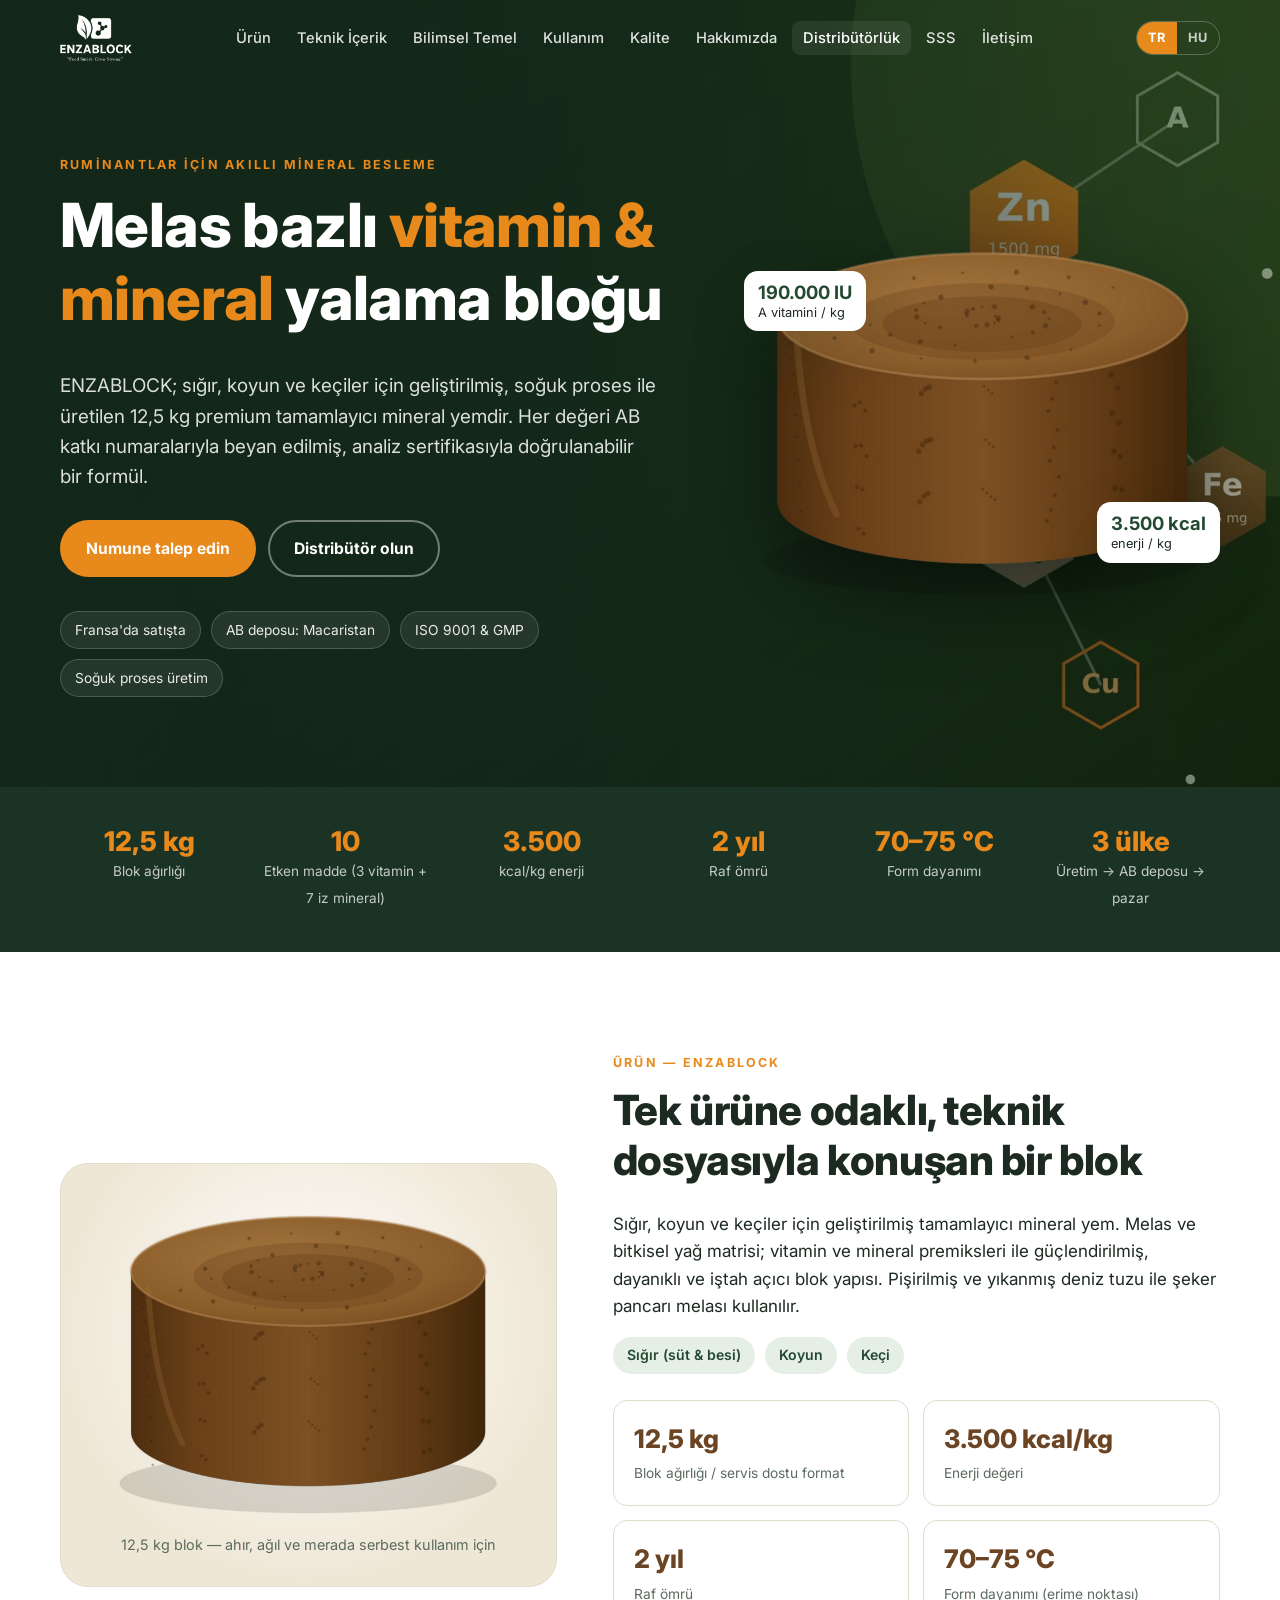
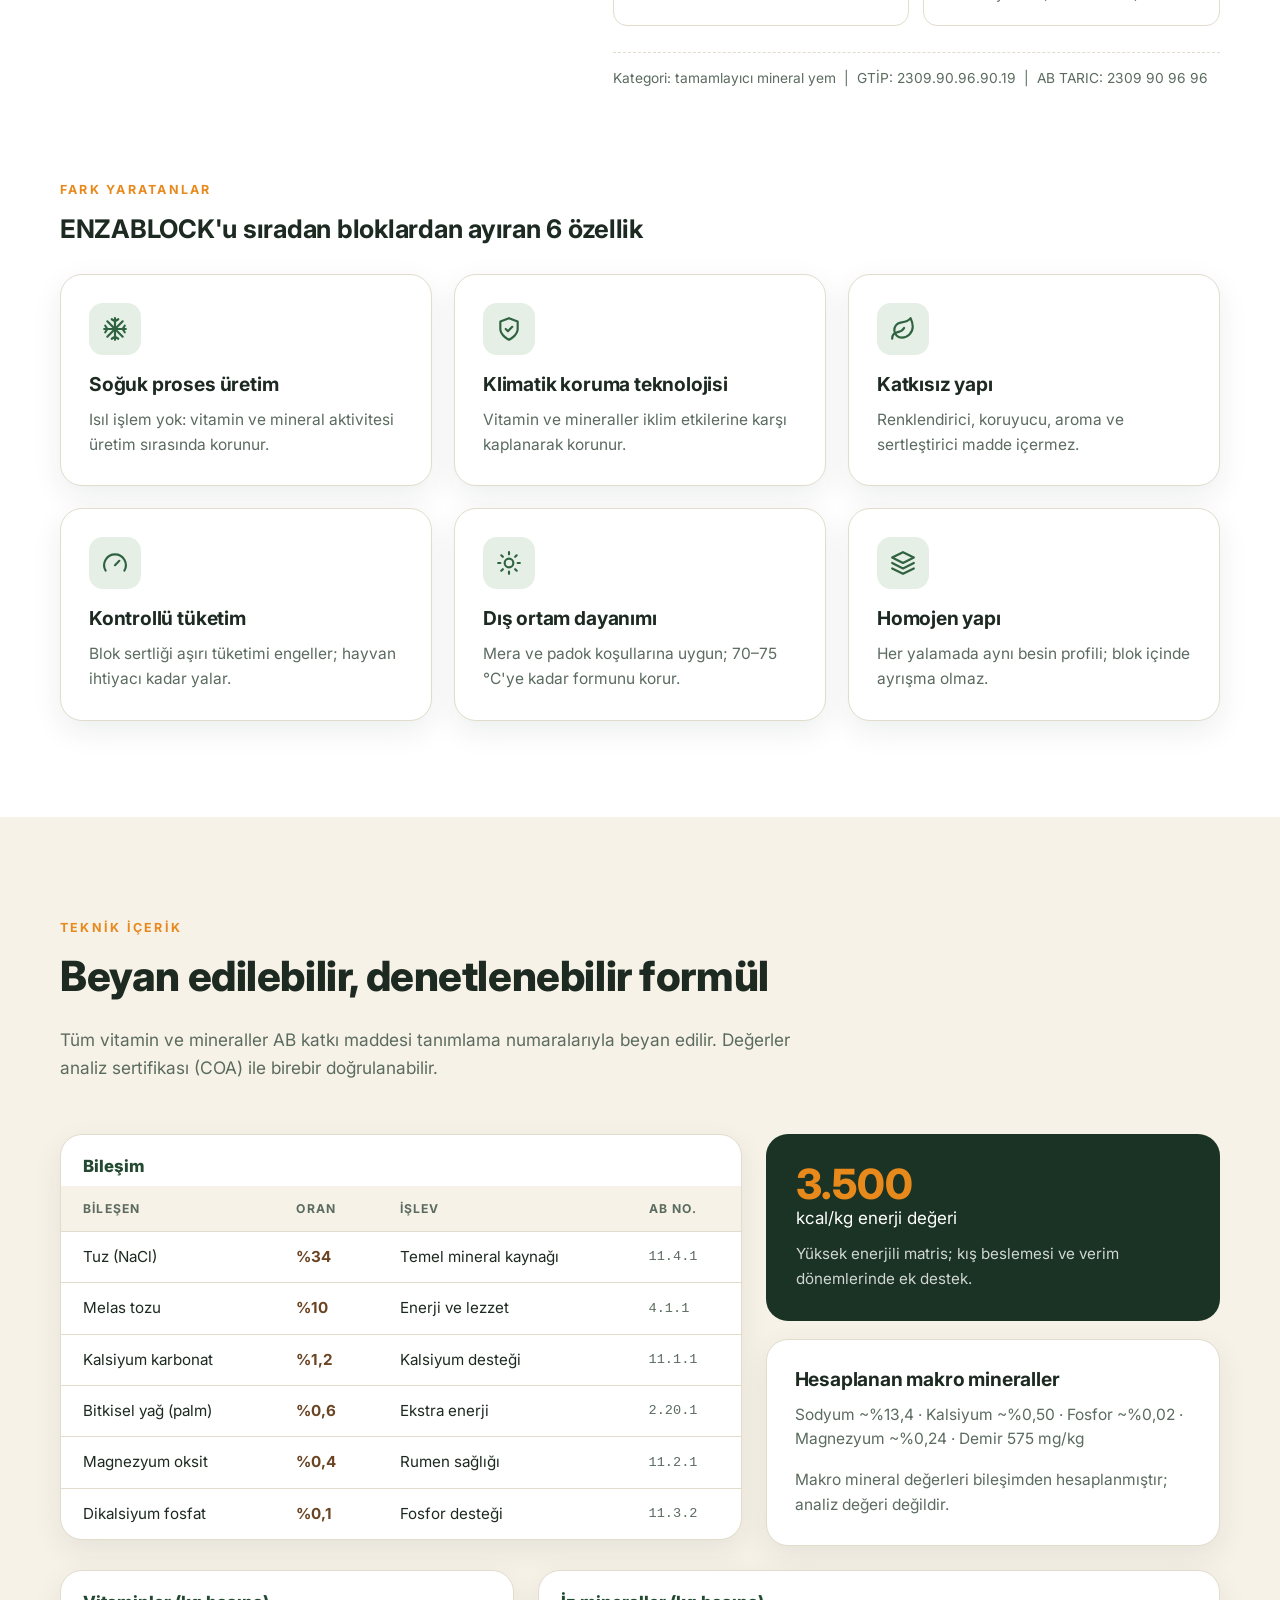
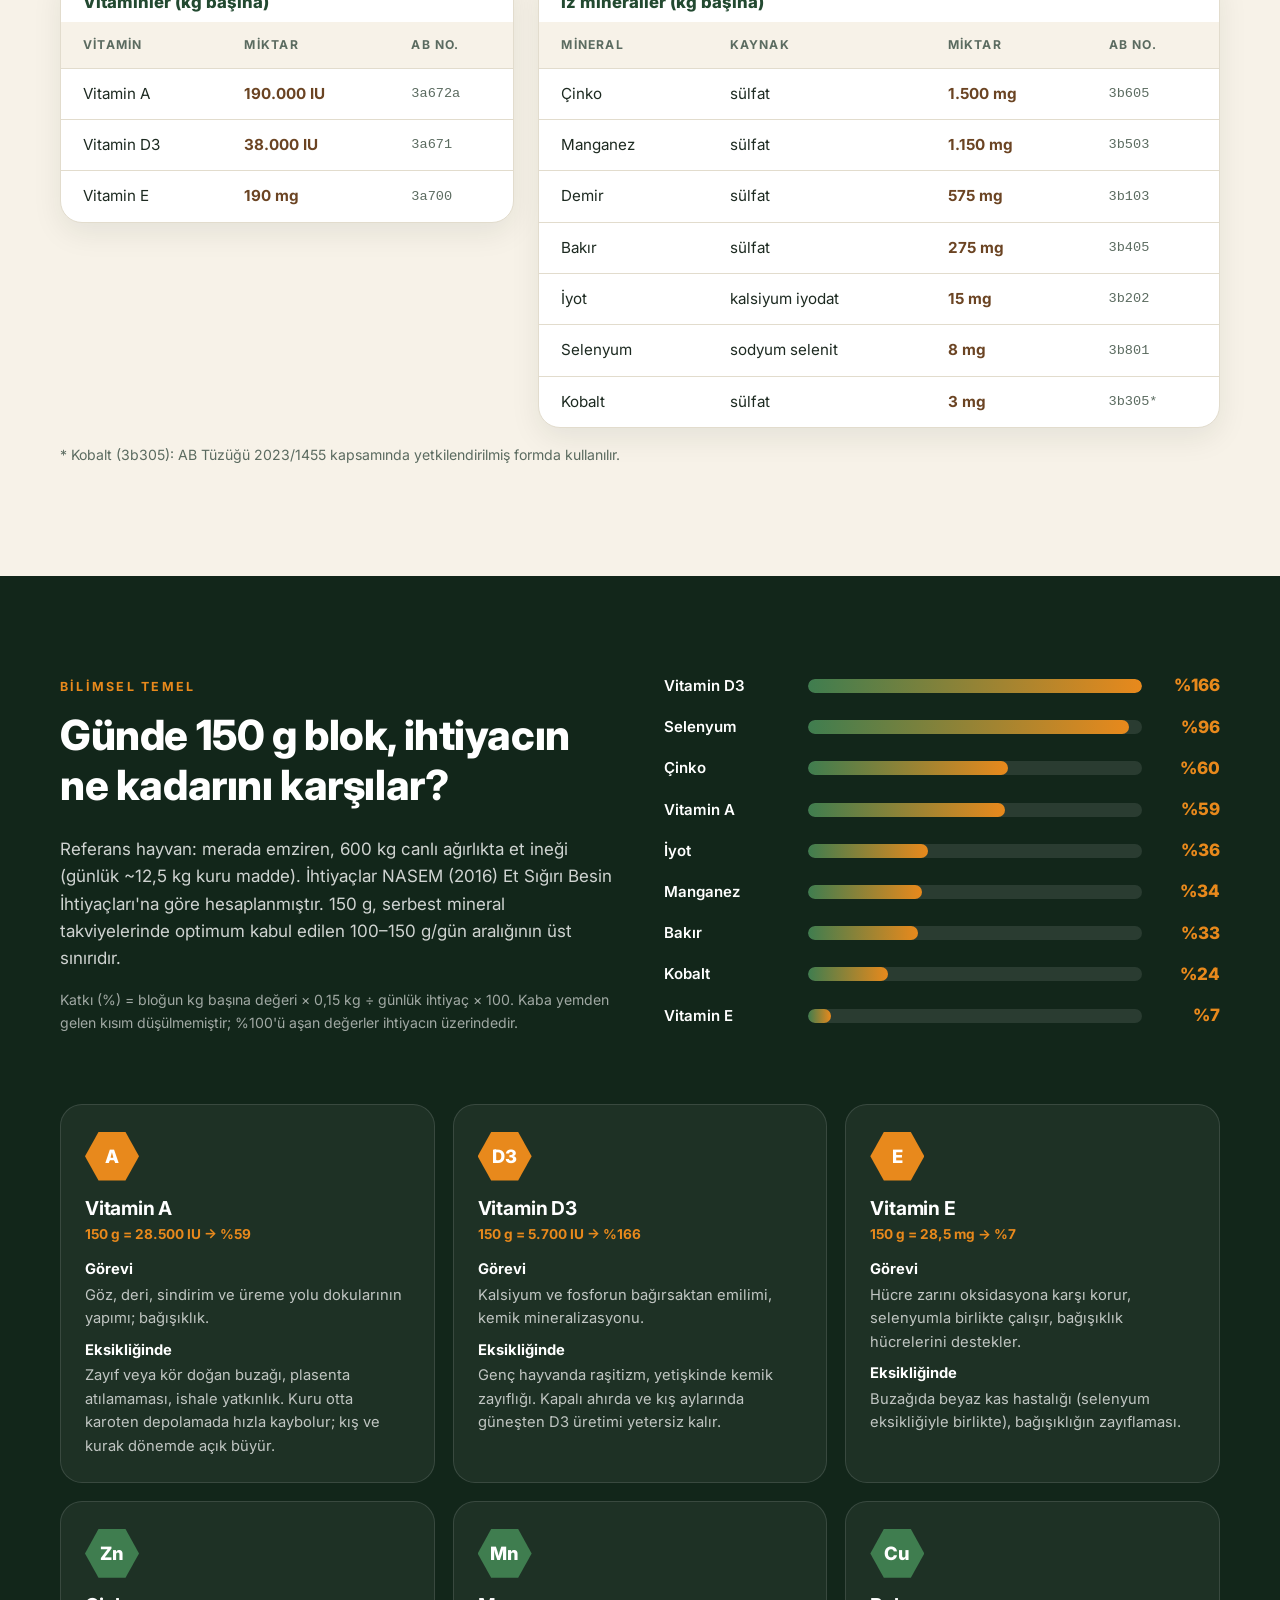
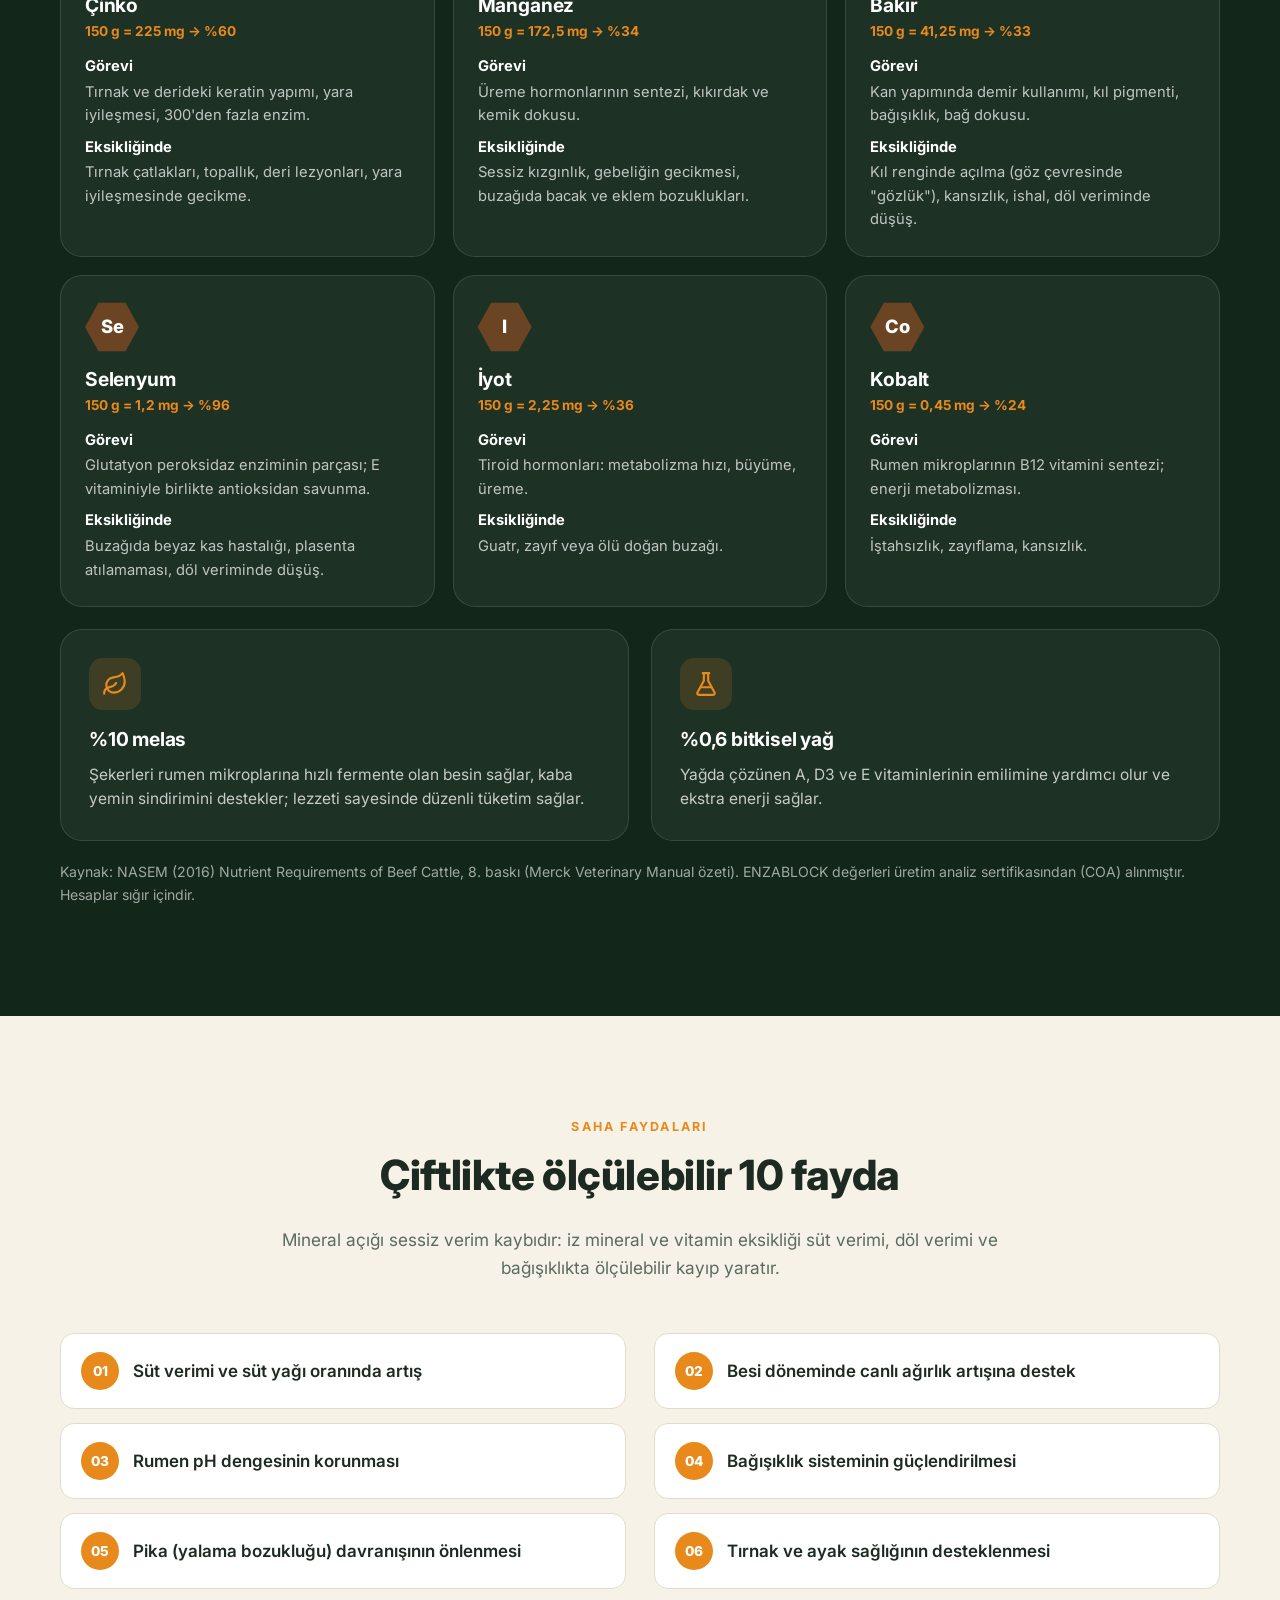
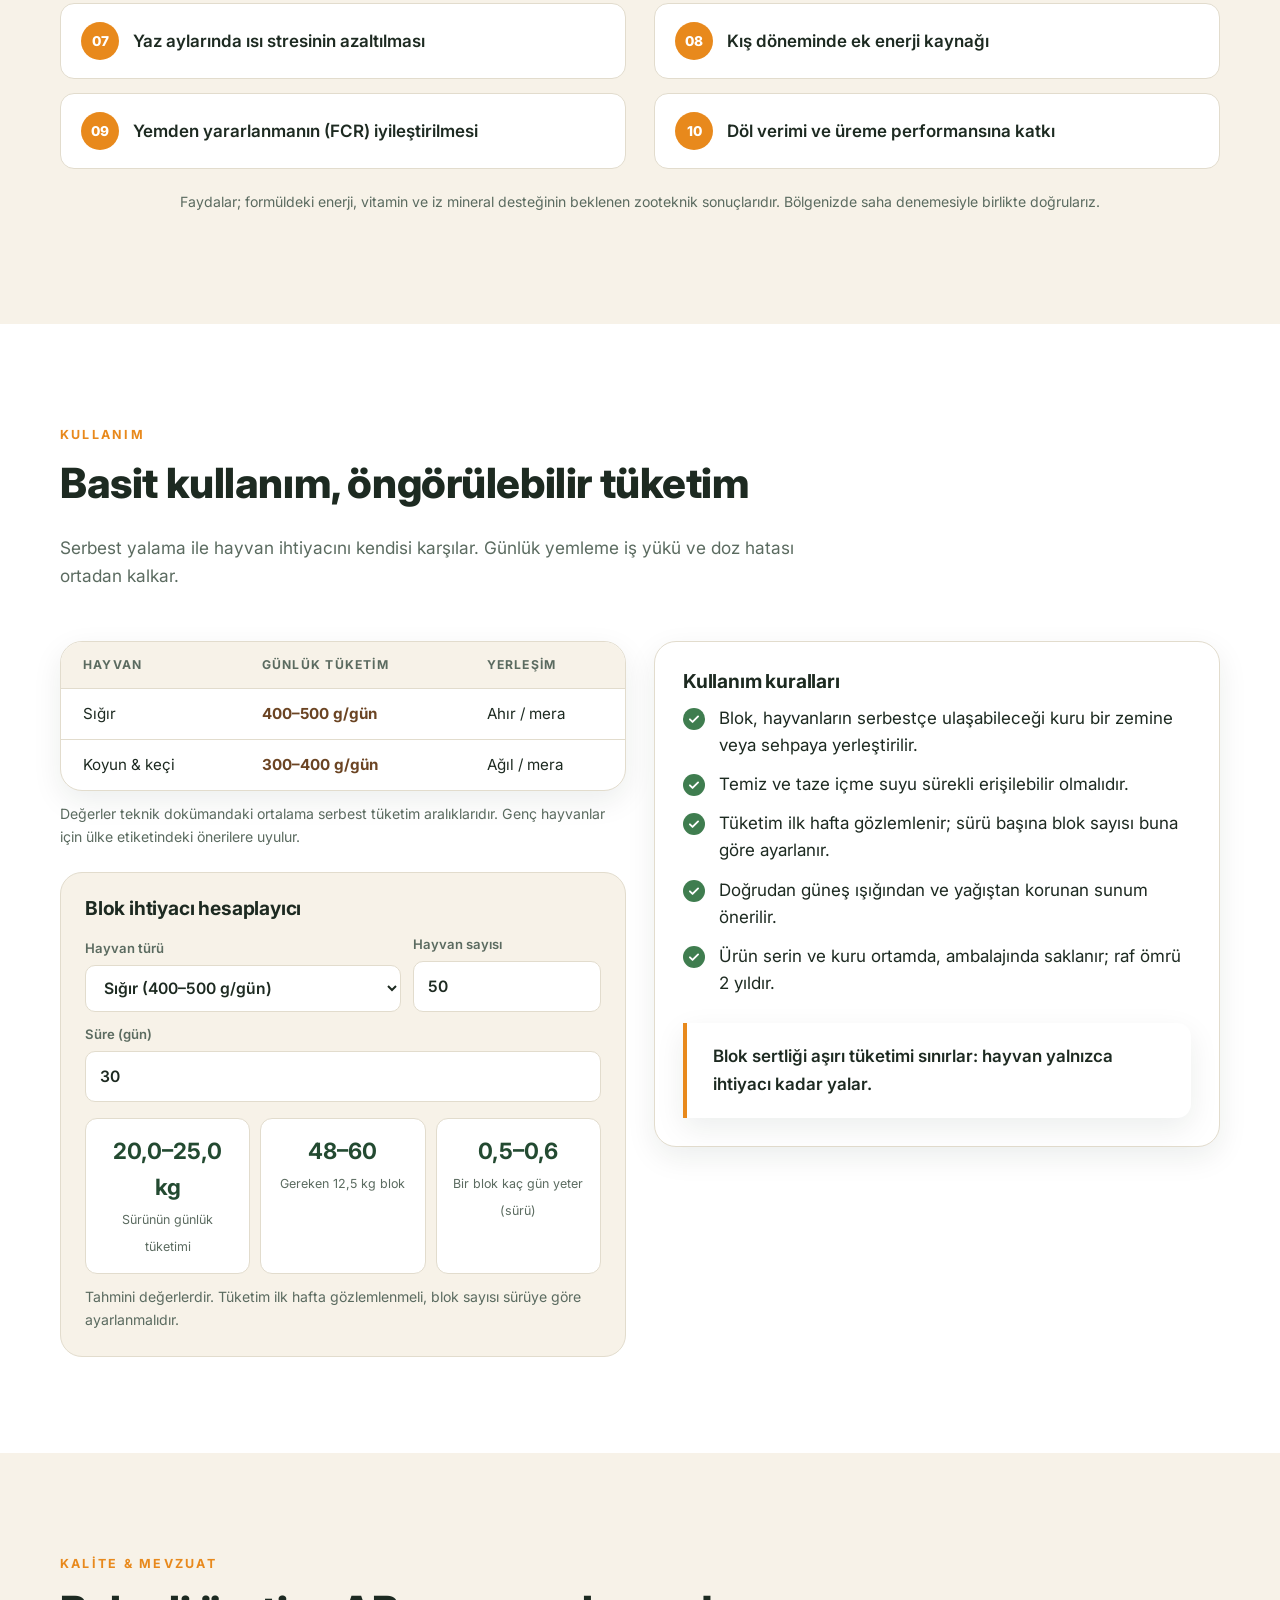
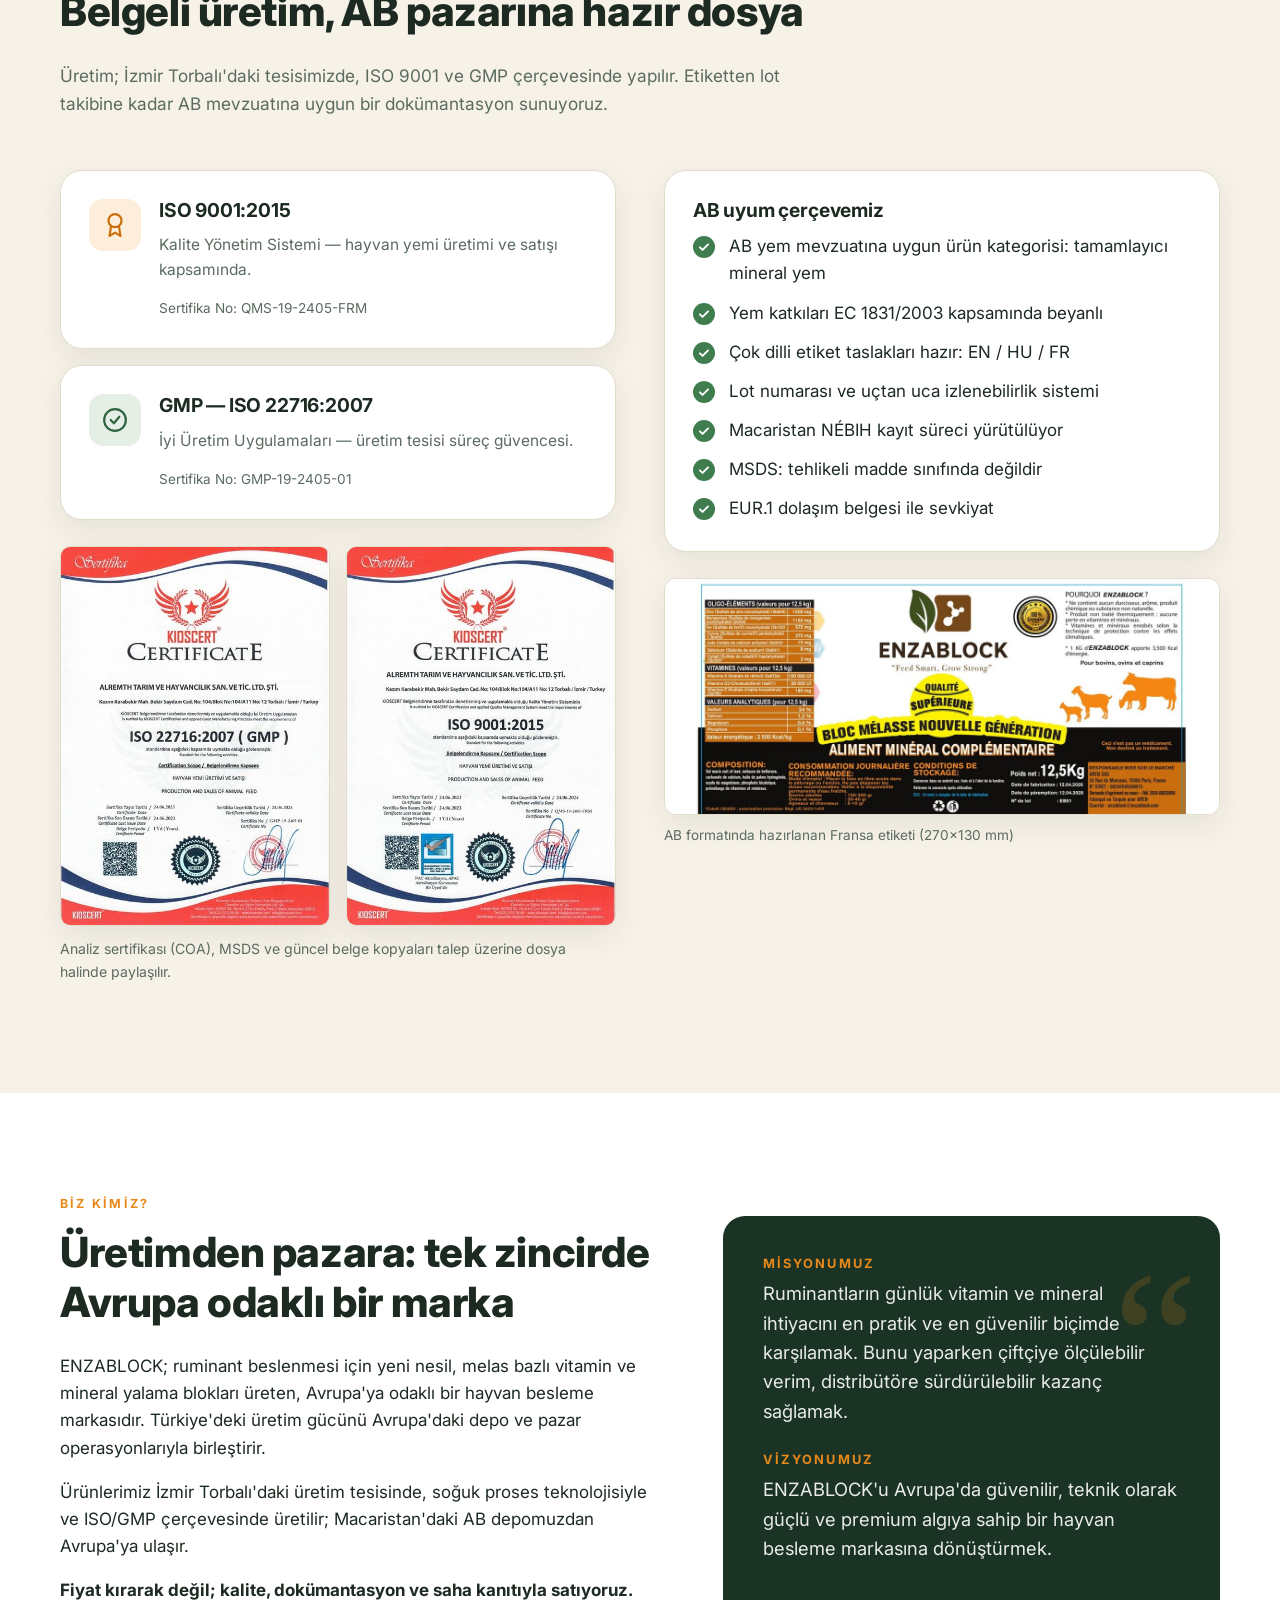
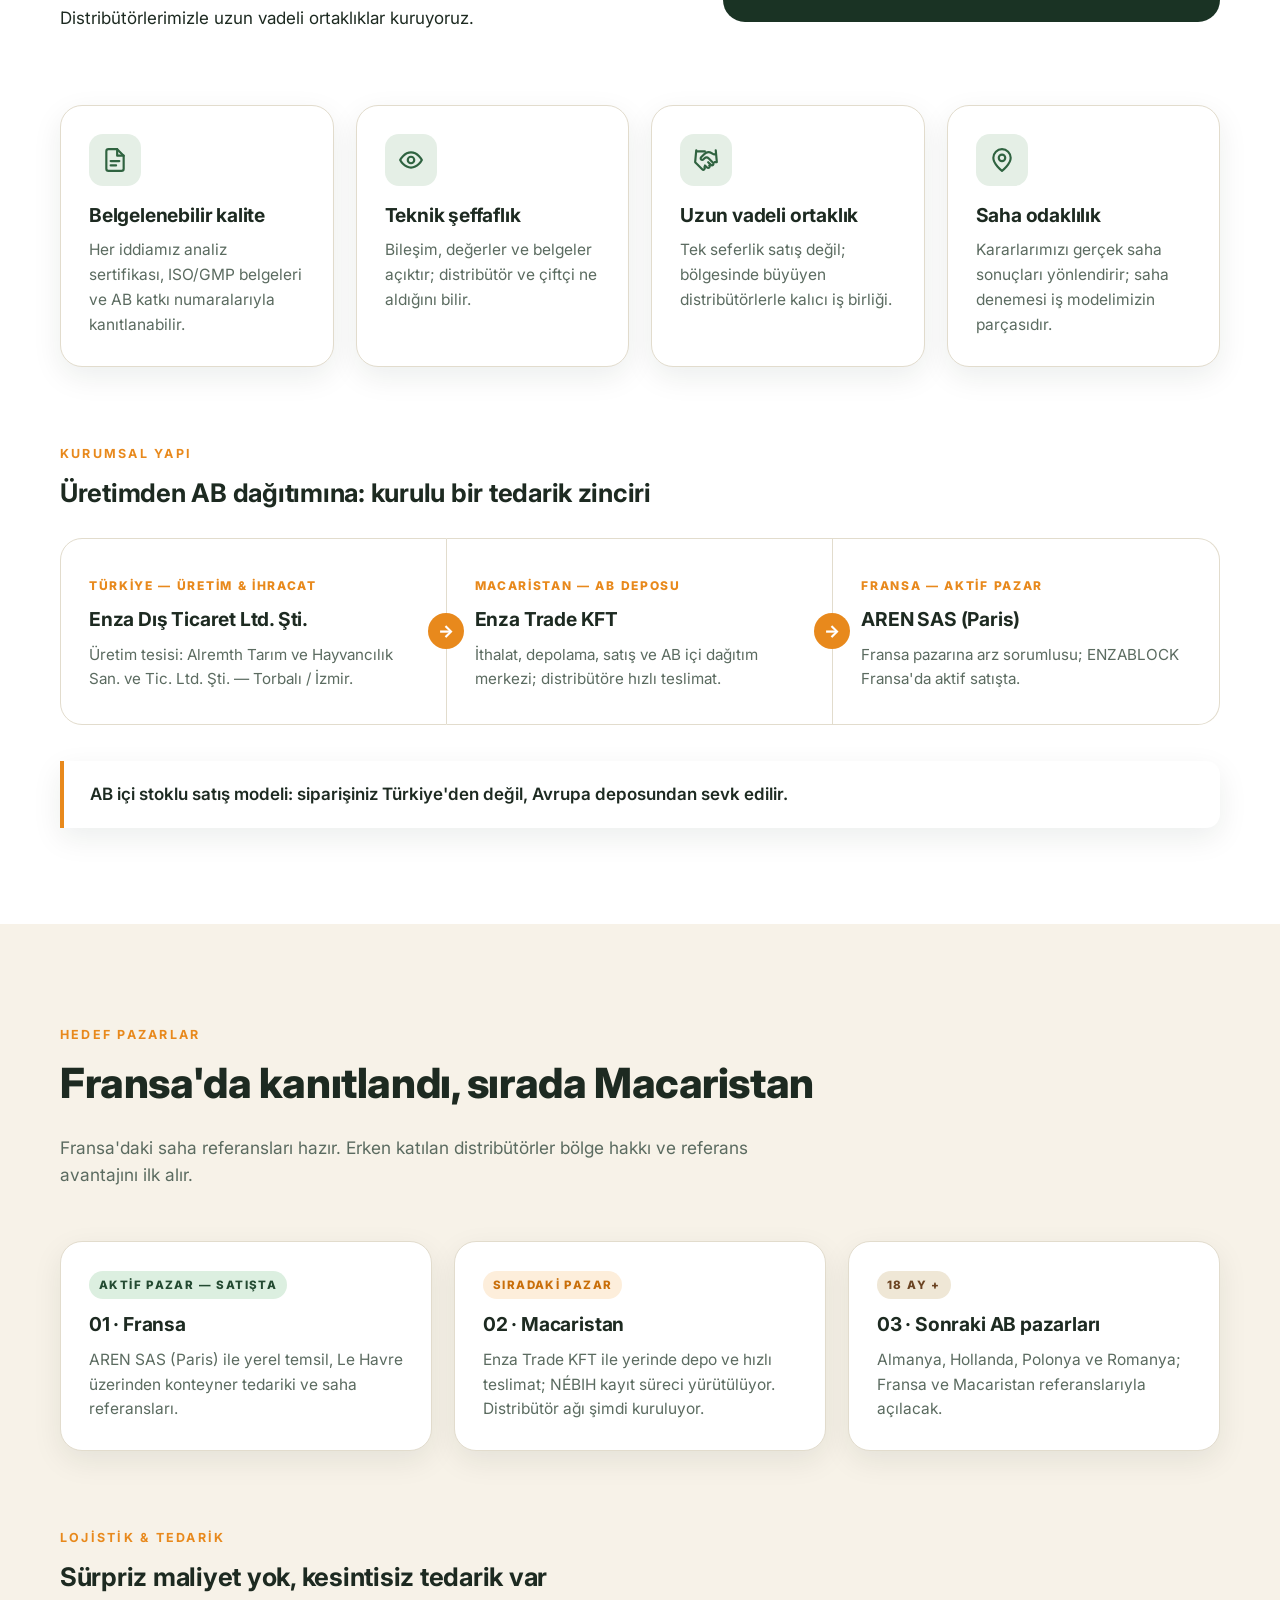
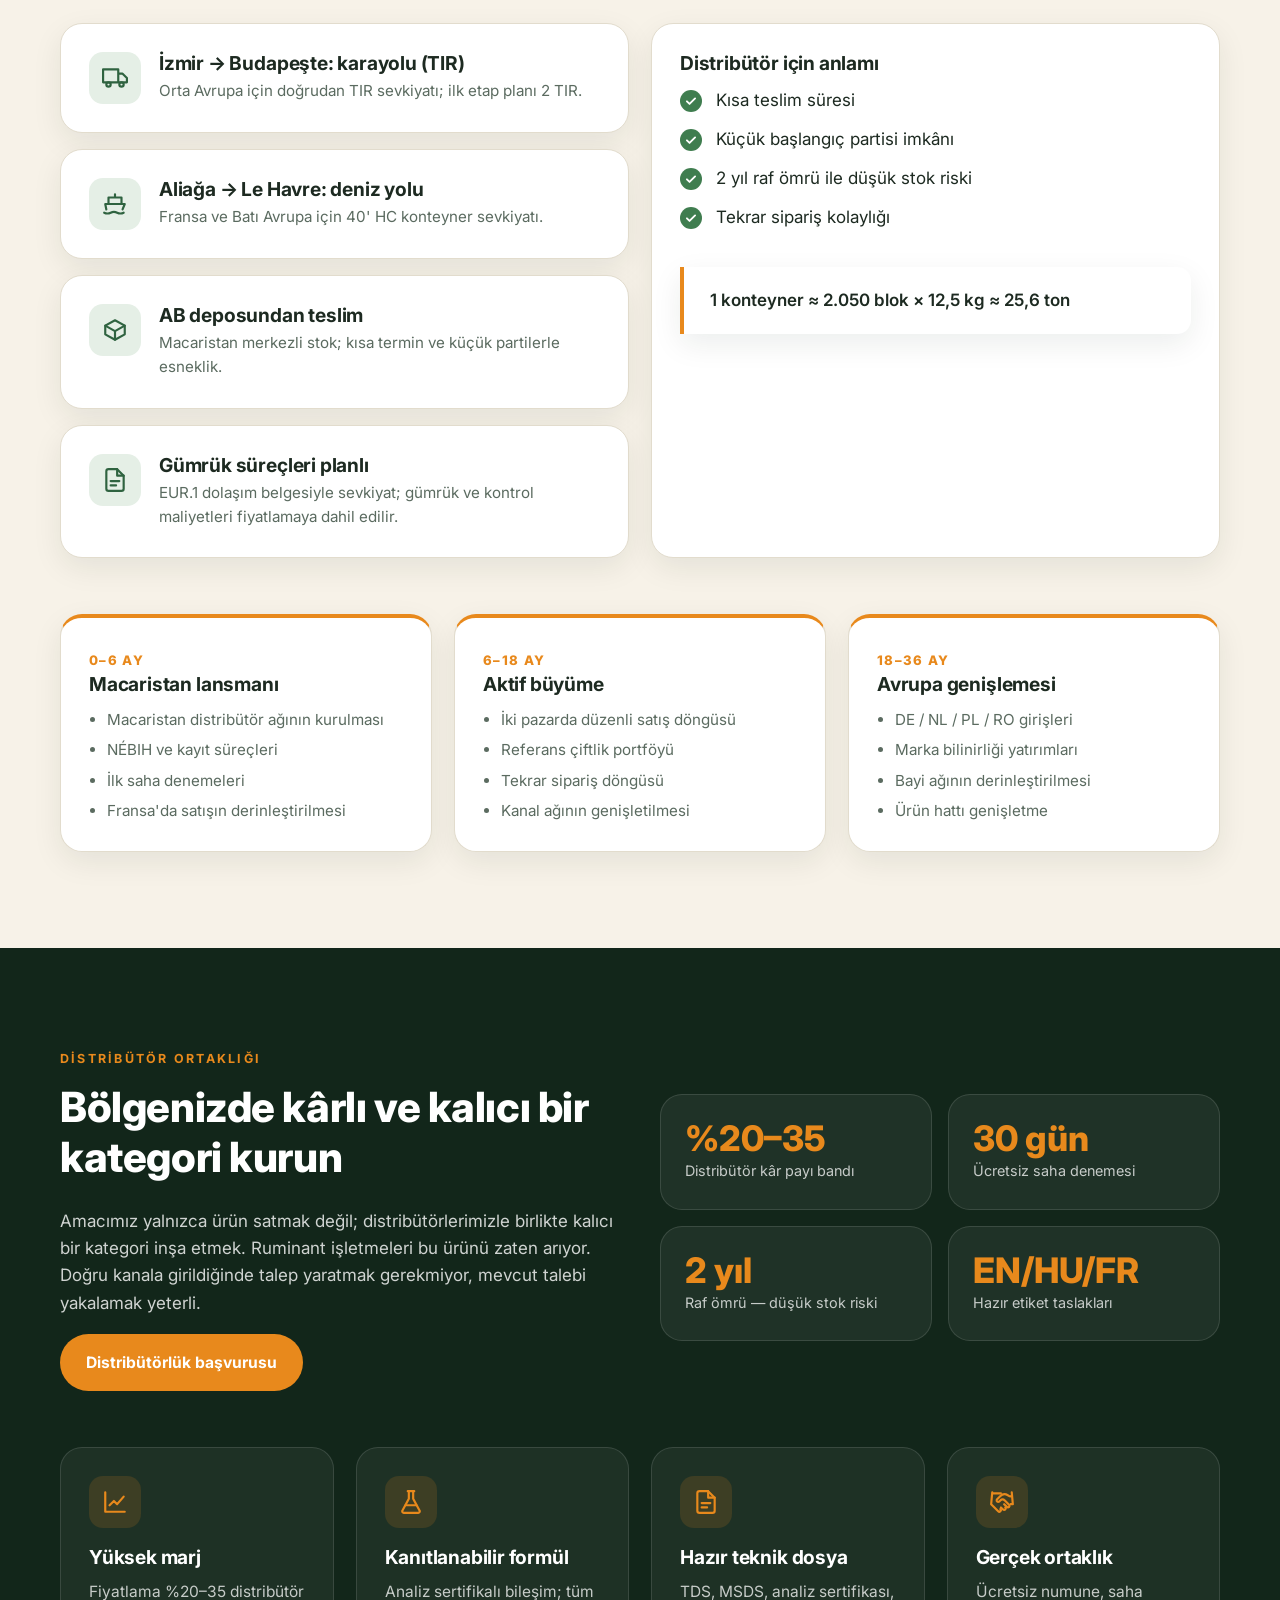
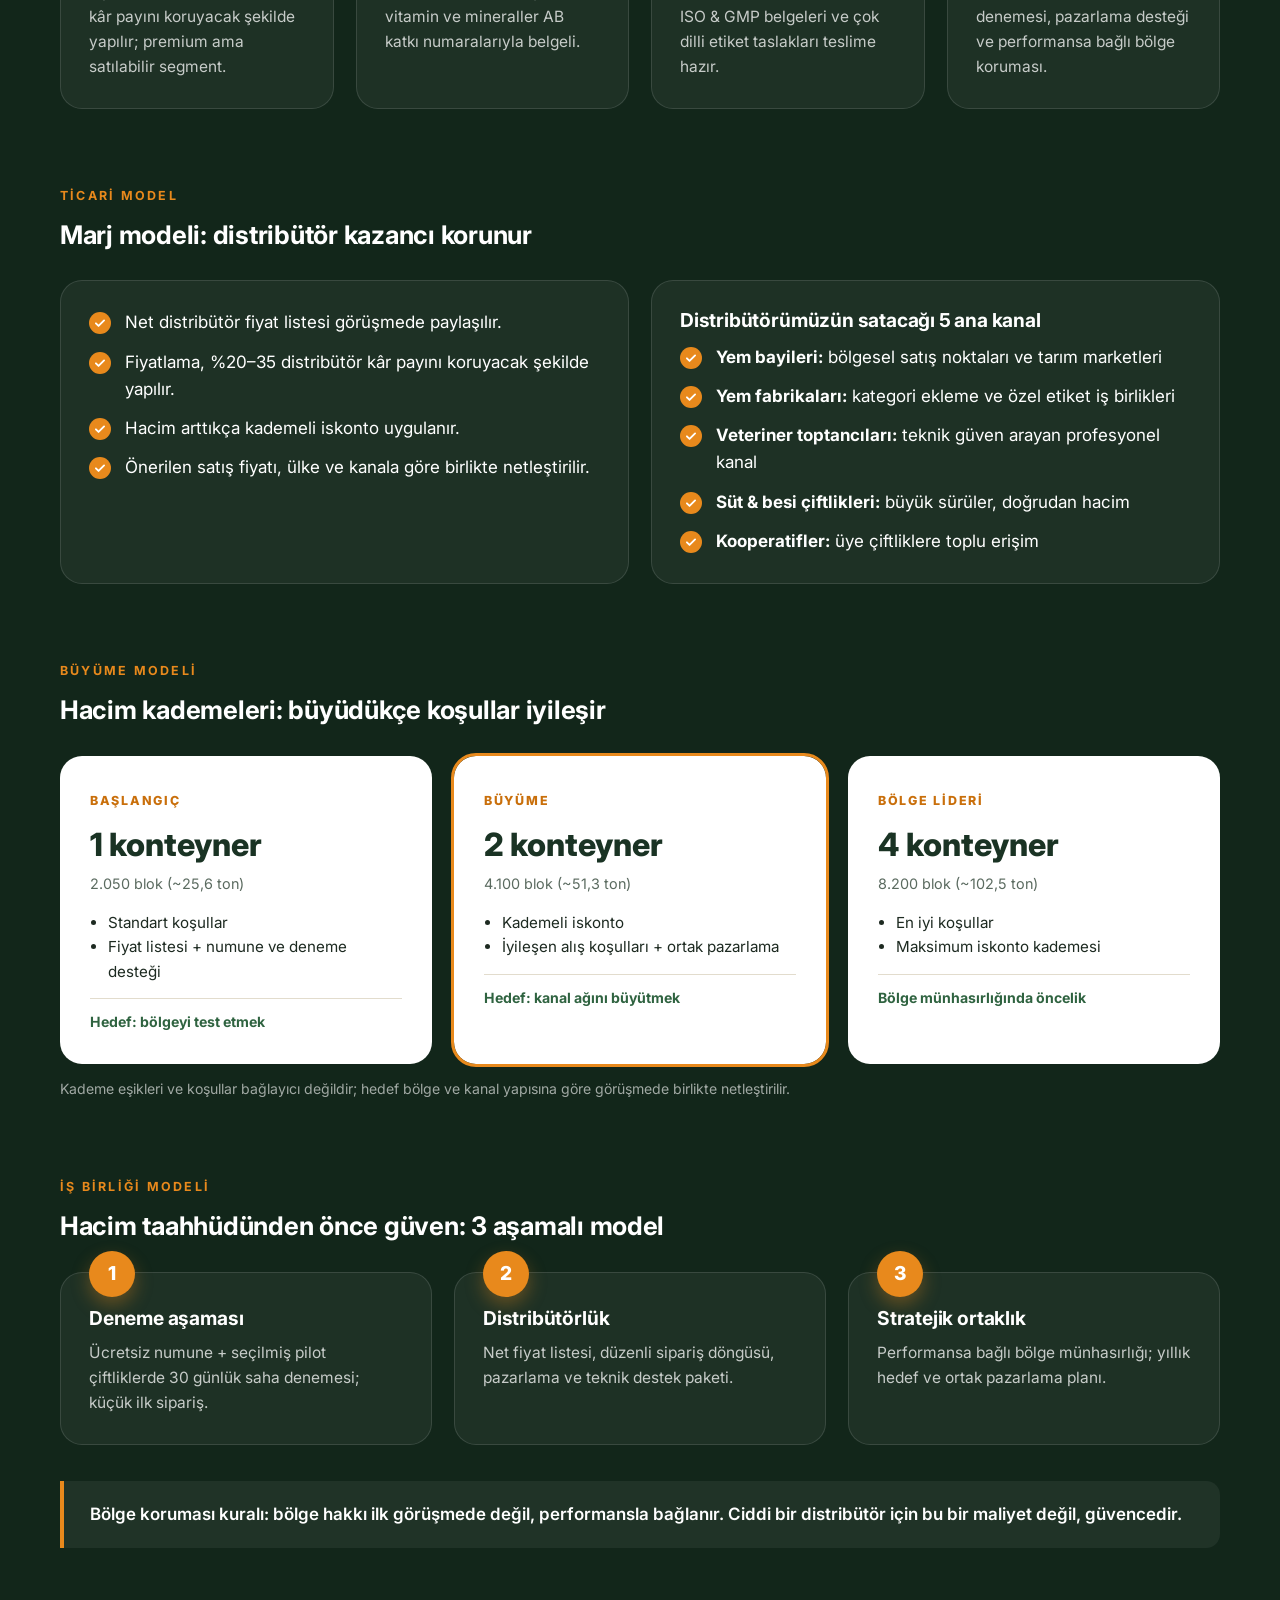
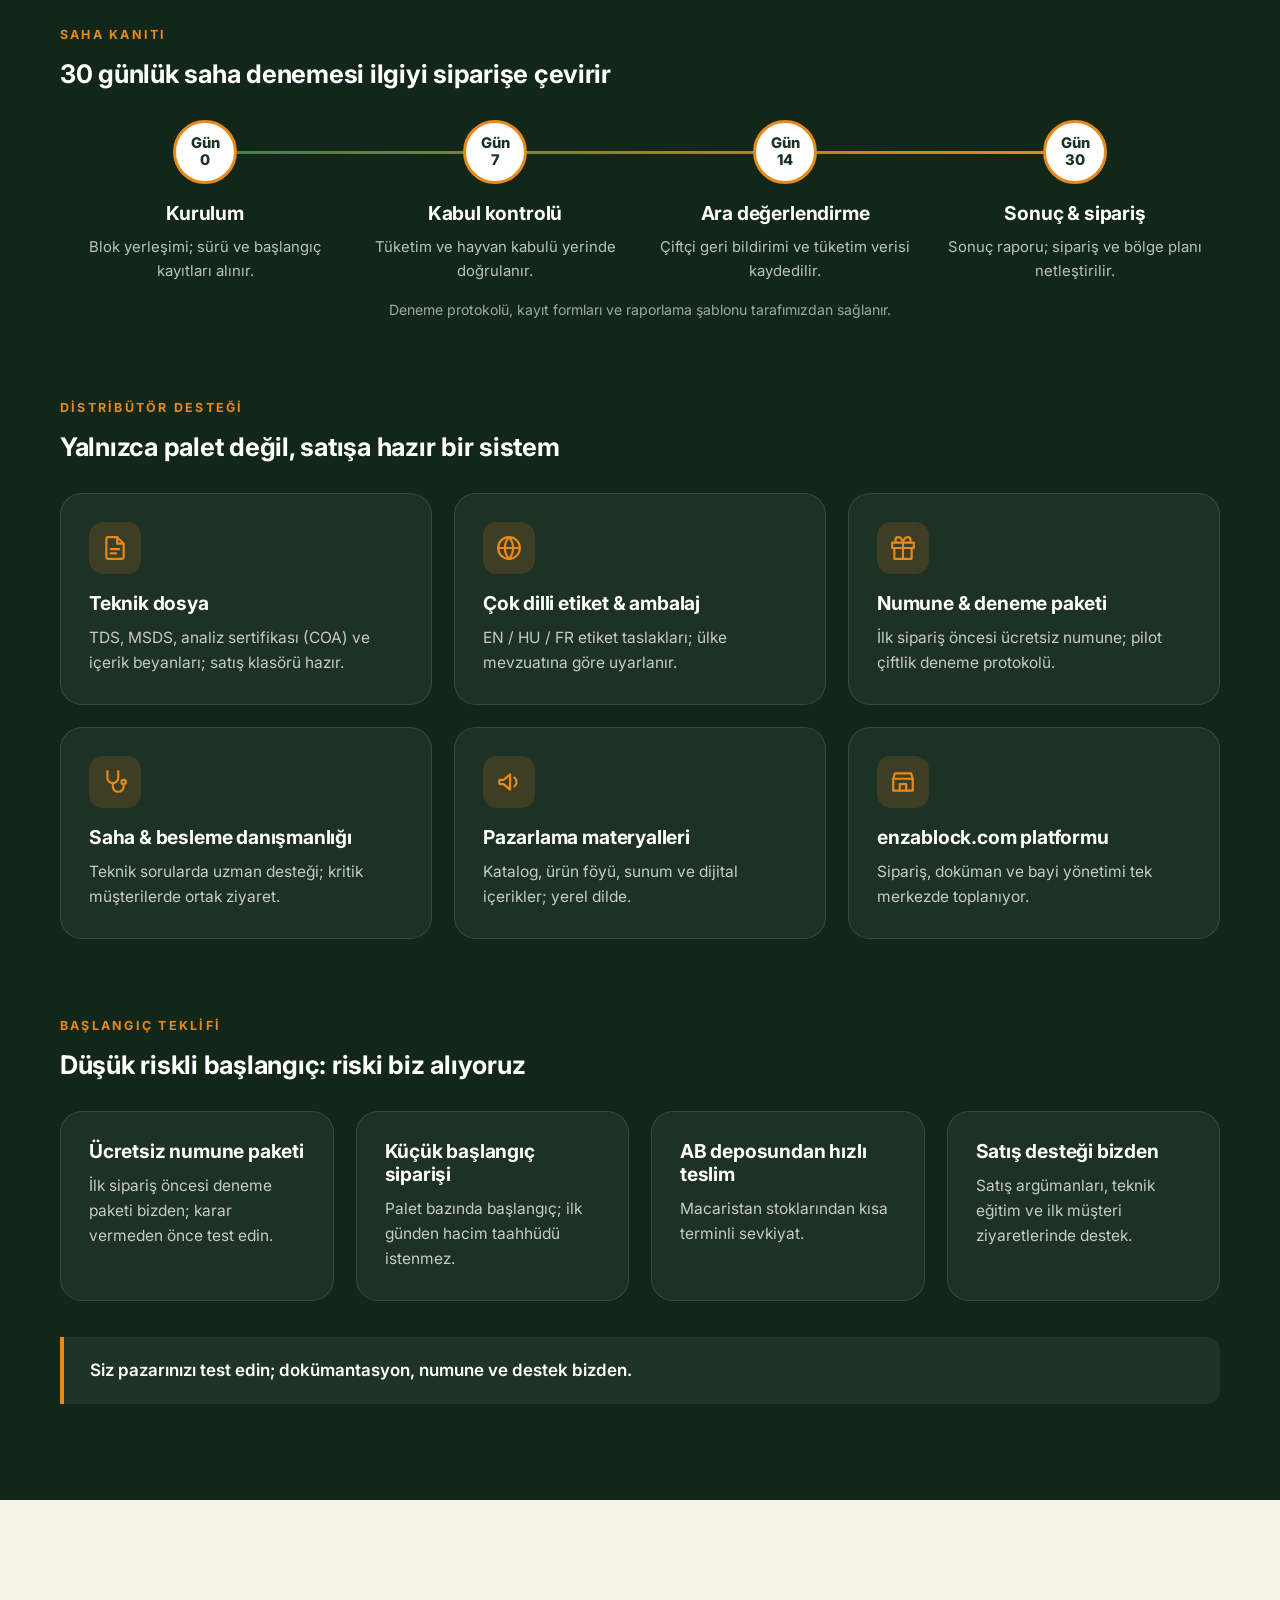
==== index.html @ 6ae9e3ce "Add bilingual (TR/HU) ENZABLOCK website Static product and distributor site built from the company d" ====
<!doctype html>
<html lang="tr">
<head>
  <meta charset="utf-8">
  <script>document.documentElement.classList.add("js")</script>
  <meta name="viewport" content="width=device-width, initial-scale=1">
  <title>ENZABLOCK — Melas Bazlı Vitamin & Mineral Yalama Bloğu</title>
  <meta name="description" content="ENZABLOCK: sığır, koyun ve keçiler için melas bazlı, vitamin ve mineral destekli 12,5 kg premium yalama bloğu. Soğuk proses üretim, ISO 9001 & GMP, AB katkı numaralarıyla beyanlı formül. Fransa'da satışta, Macaristan'da AB deposu.">
  <meta name="theme-color" content="#12261a">
  <link rel="canonical" href="https://www.enzablock.com/">
  <link rel="alternate" hreflang="tr" href="https://www.enzablock.com/">
  <link rel="alternate" hreflang="hu" href="https://www.enzablock.com/hu/">
  <link rel="alternate" hreflang="x-default" href="https://www.enzablock.com/">
  <meta property="og:type" content="website">
  <meta property="og:site_name" content="ENZABLOCK">
  <meta property="og:title" content="ENZABLOCK — Feed Smart, Grow Strong">
  <meta property="og:description" content="Melas bazlı vitamin & mineral yalama bloğu — sığır, koyun ve keçiler için 12,5 kg premium blok.">
  <meta property="og:image" content="https://www.enzablock.com/assets/img/og-image.jpg">
  <meta property="og:locale" content="tr_TR">
  <meta property="og:locale:alternate" content="hu_HU">
  <link rel="icon" type="image/png" href="assets/img/favicon.png">
  <link rel="apple-touch-icon" href="assets/img/apple-touch-icon.png">
  <link rel="preconnect" href="https://fonts.googleapis.com">
  <link rel="preconnect" href="https://fonts.gstatic.com" crossorigin>
  <link href="https://fonts.googleapis.com/css2?family=Inter:wght@400;500;600;700;800&display=swap" rel="stylesheet">
  <link rel="stylesheet" href="assets/css/style.css">
  <script type="application/ld+json">
  {
    "@context": "https://schema.org",
    "@graph": [
      {
        "@type": "Organization",
        "name": "ENZABLOCK",
        "url": "https://www.enzablock.com/",
        "logo": "https://www.enzablock.com/assets/img/logo-white.png",
        "slogan": "Feed Smart, Grow Strong",
        "email": "info@enzablock.com",
        "telephone": "+36 70 533 31 51",
        "founder": { "@type": "Person", "name": "Eray Arpasin", "jobTitle": "Founder & President" }
      },
      {
        "@type": "Product",
        "name": "ENZABLOCK 12,5 kg",
        "brand": { "@type": "Brand", "name": "ENZABLOCK" },
        "image": "https://www.enzablock.com/assets/img/product.png",
        "description": "Sığır, koyun ve keçiler için melas bazlı vitamin ve mineral yalama bloğu (tamamlayıcı mineral yem).",
        "weight": { "@type": "QuantitativeValue", "value": 12.5, "unitCode": "KGM" }
      }
    ]
  }
  </script>
</head>
<body>
<a class="skip-link" href="#main">İçeriğe geç</a>

<svg width="0" height="0" style="position:absolute" aria-hidden="true">
  <defs>
    <symbol id="i-snow" viewBox="0 0 24 24" fill="none" stroke="currentColor" stroke-width="2" stroke-linecap="round" stroke-linejoin="round"><path d="M12 2v20M4.9 4.9l14.2 14.2M2 12h20M4.9 19.1L19.1 4.9M9 3l3 2 3-2M9 21l3-2 3 2M3 9l2 3-2 3M21 9l-2 3 2 3"/></symbol>
    <symbol id="i-shield" viewBox="0 0 24 24" fill="none" stroke="currentColor" stroke-width="2" stroke-linecap="round" stroke-linejoin="round"><path d="M12 22s8-4 8-10V5l-8-3-8 3v7c0 6 8 10 8 10z"/><path d="M9 12l2 2 4-4"/></symbol>
    <symbol id="i-leaf" viewBox="0 0 24 24" fill="none" stroke="currentColor" stroke-width="2" stroke-linecap="round" stroke-linejoin="round"><path d="M11 20A7 7 0 0 1 9.8 6.1C15.5 5 17 4.5 19 2c1 2 2 4.2 2 8 0 5.5-4.8 10-10 10z"/><path d="M2 21c0-3 1.9-5.5 5.1-6.1 2.4-.5 4.9-2 5.9-3.9"/></symbol>
    <symbol id="i-gauge" viewBox="0 0 24 24" fill="none" stroke="currentColor" stroke-width="2" stroke-linecap="round" stroke-linejoin="round"><path d="M12 14l4-4"/><path d="M3.3 19a10 10 0 1 1 17.4 0"/></symbol>
    <symbol id="i-sun" viewBox="0 0 24 24" fill="none" stroke="currentColor" stroke-width="2" stroke-linecap="round" stroke-linejoin="round"><circle cx="12" cy="12" r="4"/><path d="M12 2v2M12 20v2M4.9 4.9l1.4 1.4M17.7 17.7l1.4 1.4M2 12h2M20 12h2M6.3 17.7l-1.4 1.4M19.1 4.9l-1.4 1.4"/></symbol>
    <symbol id="i-layers" viewBox="0 0 24 24" fill="none" stroke="currentColor" stroke-width="2" stroke-linecap="round" stroke-linejoin="round"><path d="M12 2l10 5-10 5L2 7l10-5z"/><path d="M2 17l10 5 10-5M2 12l10 5 10-5"/></symbol>
    <symbol id="i-file" viewBox="0 0 24 24" fill="none" stroke="currentColor" stroke-width="2" stroke-linecap="round" stroke-linejoin="round"><path d="M14 2H6a2 2 0 0 0-2 2v16a2 2 0 0 0 2 2h12a2 2 0 0 0 2-2V8z"/><path d="M14 2v6h6M8 13h8M8 17h5"/></symbol>
    <symbol id="i-eye" viewBox="0 0 24 24" fill="none" stroke="currentColor" stroke-width="2" stroke-linecap="round" stroke-linejoin="round"><path d="M2 12s3.5-7 10-7 10 7 10 7-3.5 7-10 7S2 12 2 12z"/><circle cx="12" cy="12" r="3"/></symbol>
    <symbol id="i-hand" viewBox="0 0 24 24" fill="none" stroke="currentColor" stroke-width="2" stroke-linecap="round" stroke-linejoin="round"><path d="M11 17l2 2a1.4 1.4 0 0 0 2-2"/><path d="M14 14l2.5 2.5a1.4 1.4 0 0 0 2-2l-3.9-3.9a3 3 0 0 0-4.2 0l-.9.9a1.4 1.4 0 0 1-2-2l2.8-2.8a5.8 5.8 0 0 1 7.1-.9l.5.3a4 4 0 0 0 2.8.6L21 6"/><path d="M21 3l1 11h-2M3 3L2 14l6.5 6.5a1.4 1.4 0 0 0 2-2M3 4h8"/></symbol>
    <symbol id="i-pin" viewBox="0 0 24 24" fill="none" stroke="currentColor" stroke-width="2" stroke-linecap="round" stroke-linejoin="round"><path d="M20 10c0 6-8 12-8 12S4 16 4 10a8 8 0 0 1 16 0z"/><circle cx="12" cy="10" r="3"/></symbol>
    <symbol id="i-factory" viewBox="0 0 24 24" fill="none" stroke="currentColor" stroke-width="2" stroke-linecap="round" stroke-linejoin="round"><path d="M2 20V8l6 4V8l6 4V4h8v16z"/><path d="M6 16h2M11 16h2M16 16h2"/></symbol>
    <symbol id="i-box" viewBox="0 0 24 24" fill="none" stroke="currentColor" stroke-width="2" stroke-linecap="round" stroke-linejoin="round"><path d="M21 8l-9-5-9 5v8l9 5 9-5z"/><path d="M3 8l9 5 9-5M12 13v8"/></symbol>
    <symbol id="i-store" viewBox="0 0 24 24" fill="none" stroke="currentColor" stroke-width="2" stroke-linecap="round" stroke-linejoin="round"><path d="M3 9l1.5-5h15L21 9M3 9v11h18V9M3 9h18"/><path d="M9 20v-6h6v6"/></symbol>
    <symbol id="i-truck" viewBox="0 0 24 24" fill="none" stroke="currentColor" stroke-width="2" stroke-linecap="round" stroke-linejoin="round"><path d="M1 4h14v12H1zM15 8h4l4 4v4h-8"/><circle cx="6" cy="18" r="2"/><circle cx="18" cy="18" r="2"/></symbol>
    <symbol id="i-ship" viewBox="0 0 24 24" fill="none" stroke="currentColor" stroke-width="2" stroke-linecap="round" stroke-linejoin="round"><path d="M2 20c2 1 4 1 6 0s4-1 6 0 4 1 6 0"/><path d="M4 17l-1-5h18l-2 5M6 12V6h12v6M12 3v3"/></symbol>
    <symbol id="i-award" viewBox="0 0 24 24" fill="none" stroke="currentColor" stroke-width="2" stroke-linecap="round" stroke-linejoin="round"><circle cx="12" cy="8" r="6"/><path d="M8.2 13.9L7 22l5-3 5 3-1.2-8.1"/></symbol>
    <symbol id="i-check" viewBox="0 0 24 24" fill="none" stroke="currentColor" stroke-width="2" stroke-linecap="round" stroke-linejoin="round"><circle cx="12" cy="12" r="10"/><path d="M8 12l3 3 5-6"/></symbol>
    <symbol id="i-flask" viewBox="0 0 24 24" fill="none" stroke="currentColor" stroke-width="2" stroke-linecap="round" stroke-linejoin="round"><path d="M9 2h6M10 2v7L4 20a1.5 1.5 0 0 0 1.3 2h13.4A1.5 1.5 0 0 0 20 20l-6-11V2"/><path d="M7 15h10"/></symbol>
    <symbol id="i-users" viewBox="0 0 24 24" fill="none" stroke="currentColor" stroke-width="2" stroke-linecap="round" stroke-linejoin="round"><circle cx="9" cy="7" r="4"/><path d="M2 21v-1a6 6 0 0 1 12 0v1M16 3.1a4 4 0 0 1 0 7.8M22 21v-1a6 6 0 0 0-4-5.7"/></symbol>
    <symbol id="i-stetho" viewBox="0 0 24 24" fill="none" stroke="currentColor" stroke-width="2" stroke-linecap="round" stroke-linejoin="round"><path d="M5 2v6a5 5 0 0 0 10 0V2M10 13v3a5 5 0 0 0 10 0v-2"/><circle cx="20" cy="12" r="2"/></symbol>
    <symbol id="i-cow" viewBox="0 0 24 24" fill="none" stroke="currentColor" stroke-width="2" stroke-linecap="round" stroke-linejoin="round"><path d="M4 5l3 3h10l3-3M7 8v6a5 5 0 0 0 10 0V8"/><circle cx="10" cy="15" r=".6"/><circle cx="14" cy="15" r=".6"/><path d="M9 11h.01M15 11h.01"/></symbol>
    <symbol id="i-chart" viewBox="0 0 24 24" fill="none" stroke="currentColor" stroke-width="2" stroke-linecap="round" stroke-linejoin="round"><path d="M3 3v18h18"/><path d="M7 15l4-4 3 3 6-7"/></symbol>
    <symbol id="i-megaphone" viewBox="0 0 24 24" fill="none" stroke="currentColor" stroke-width="2" stroke-linecap="round" stroke-linejoin="round"><path d="M3 11v2a1 1 0 0 0 1 1h3l6 5V5L7 10H4a1 1 0 0 0-1 1zM17 8a5 5 0 0 1 0 8"/></symbol>
    <symbol id="i-globe" viewBox="0 0 24 24" fill="none" stroke="currentColor" stroke-width="2" stroke-linecap="round" stroke-linejoin="round"><circle cx="12" cy="12" r="10"/><path d="M2 12h20M12 2a15 15 0 0 1 0 20M12 2a15 15 0 0 0 0 20"/></symbol>
    <symbol id="i-mail" viewBox="0 0 24 24" fill="none" stroke="currentColor" stroke-width="2" stroke-linecap="round" stroke-linejoin="round"><rect x="2" y="4" width="20" height="16" rx="2"/><path d="M22 6l-10 7L2 6"/></symbol>
    <symbol id="i-phone" viewBox="0 0 24 24" fill="none" stroke="currentColor" stroke-width="2" stroke-linecap="round" stroke-linejoin="round"><path d="M22 16.9v3a2 2 0 0 1-2.2 2 19.8 19.8 0 0 1-8.6-3.1 19.5 19.5 0 0 1-6-6A19.8 19.8 0 0 1 2.1 4.2 2 2 0 0 1 4.1 2h3a2 2 0 0 1 2 1.7c.1 1 .4 1.9.7 2.8a2 2 0 0 1-.5 2.1L8 9.9a16 16 0 0 0 6 6l1.3-1.3a2 2 0 0 1 2.1-.5c.9.3 1.8.6 2.8.7a2 2 0 0 1 1.7 2z"/></symbol>
    <symbol id="i-gift" viewBox="0 0 24 24" fill="none" stroke="currentColor" stroke-width="2" stroke-linecap="round" stroke-linejoin="round"><path d="M20 12v10H4V12M2 7h20v5H2zM12 22V7M12 7H7.5a2.5 2.5 0 0 1 0-5C11 2 12 7 12 7zM12 7h4.5a2.5 2.5 0 0 0 0-5C13 2 12 7 12 7z"/></symbol>
    <symbol id="i-up" viewBox="0 0 24 24" fill="none" stroke="currentColor" stroke-width="2.4" stroke-linecap="round" stroke-linejoin="round"><path d="M12 19V5M5 12l7-7 7 7"/></symbol>
  </defs>
</svg>

<header class="site-header">
  <div class="container nav">
    <a class="brand" href="#top" aria-label="ENZABLOCK ana sayfa"><img src="assets/img/logo-white.png" alt="ENZABLOCK — Feed Smart, Grow Strong" width="520" height="335"></a>
    <ul class="nav-links" id="nav-links">
      <li><a href="#urun">Ürün</a></li>
      <li><a href="#teknik">Teknik İçerik</a></li>
      <li><a href="#bilim">Bilimsel Temel</a></li>
      <li><a href="#kullanim">Kullanım</a></li>
      <li><a href="#kalite">Kalite</a></li>
      <li><a href="#hakkimizda">Hakkımızda</a></li>
      <li><a href="#distributor">Distribütörlük</a></li>
      <li><a href="#sss">SSS</a></li>
      <li><a href="#iletisim">İletişim</a></li>
    </ul>
    <div class="nav-actions">
      <nav class="lang-switch" aria-label="Dil">
        <a href="./" aria-current="true" hreflang="tr" lang="tr">TR</a>
        <a href="hu/" hreflang="hu" lang="hu">HU</a>
      </nav>
      <button class="nav-toggle" aria-controls="nav-links" aria-expanded="false" aria-label="Menüyü aç/kapat">
        <svg viewBox="0 0 24 24" fill="none" stroke="currentColor" stroke-width="2" stroke-linecap="round"><path d="M3 6h18M3 12h18M3 18h18"/></svg>
      </button>
    </div>
  </div>
</header>

<main id="main">

<!-- HERO -->
<section class="hero" id="top">
  <div class="container">
    <div>
      <span class="eyebrow">Ruminantlar için akıllı mineral besleme</span>
      <h1>Melas bazlı <em>vitamin & mineral</em> yalama bloğu</h1>
      <p class="hero-lead">ENZABLOCK; sığır, koyun ve keçiler için geliştirilmiş, soğuk proses ile üretilen 12,5 kg premium tamamlayıcı mineral yemdir. Her değeri AB katkı numaralarıyla beyan edilmiş, analiz sertifikasıyla doğrulanabilir bir formül.</p>
      <div class="hero-ctas">
        <a class="btn btn-primary" href="#iletisim">Numune talep edin</a>
        <a class="btn btn-ghost" href="#distributor">Distribütör olun</a>
      </div>
      <ul class="hero-badges">
        <li>Fransa'da satışta</li>
        <li>AB deposu: Macaristan</li>
        <li>ISO 9001 & GMP</li>
        <li>Soğuk proses üretim</li>
      </ul>
    </div>
    <div class="hero-visual">
      <img src="assets/img/product.png" alt="ENZABLOCK 12,5 kg melas bazlı yalama bloğu" width="720" height="600">
      <div class="hero-tag t1"><strong>190.000 IU</strong>A vitamini / kg</div>
      <div class="hero-tag t2"><strong>3.500 kcal</strong>enerji / kg</div>
    </div>
  </div>
</section>

<!-- STATS -->
<div class="stats">
  <div class="container stats-grid">
    <div class="stat"><b>12,5 kg</b><span>Blok ağırlığı</span></div>
    <div class="stat"><b>10</b><span>Etken madde (3 vitamin + 7 iz mineral)</span></div>
    <div class="stat"><b>3.500</b><span>kcal/kg enerji</span></div>
    <div class="stat"><b>2 yıl</b><span>Raf ömrü</span></div>
    <div class="stat"><b>70–75 °C</b><span>Form dayanımı</span></div>
    <div class="stat"><b>3 ülke</b><span>Üretim → AB deposu → pazar</span></div>
  </div>
</div>

<!-- PRODUCT -->
<section id="urun">
  <div class="container">
    <div class="product-grid">
      <figure class="product-visual reveal">
        <img src="assets/img/product.png" alt="ENZABLOCK yalama bloğu" width="720" height="600" loading="lazy">
        <figcaption>12,5 kg blok — ahır, ağıl ve merada serbest kullanım için</figcaption>
      </figure>
      <div class="reveal">
        <span class="eyebrow">Ürün — ENZABLOCK</span>
        <h2>Tek ürüne odaklı, teknik dosyasıyla konuşan bir blok</h2>
        <p>Sığır, koyun ve keçiler için geliştirilmiş tamamlayıcı mineral yem. Melas ve bitkisel yağ matrisi; vitamin ve mineral premiksleri ile güçlendirilmiş, dayanıklı ve iştah açıcı blok yapısı. Pişirilmiş ve yıkanmış deniz tuzu ile şeker pancarı melası kullanılır.</p>
        <ul class="species">
          <li>Sığır (süt & besi)</li>
          <li>Koyun</li>
          <li>Keçi</li>
        </ul>
        <div class="spec-grid">
          <div class="spec"><b>12,5 kg</b><span>Blok ağırlığı / servis dostu format</span></div>
          <div class="spec"><b>3.500 kcal/kg</b><span>Enerji değeri</span></div>
          <div class="spec"><b>2 yıl</b><span>Raf ömrü</span></div>
          <div class="spec"><b>70–75 °C</b><span>Form dayanımı (erime noktası)</span></div>
        </div>
        <p class="codes">Kategori: tamamlayıcı mineral yem &nbsp;|&nbsp; GTİP: 2309.90.96.90.19 &nbsp;|&nbsp; AB TARIC: 2309 90 96 96</p>
      </div>
    </div>

    <div class="subhead reveal">
      <span class="eyebrow">Fark yaratanlar</span>
      <h3>ENZABLOCK'u sıradan bloklardan ayıran 6 özellik</h3>
    </div>
    <div class="grid grid-3">
      <article class="card reveal"><div class="icon"><svg><use href="#i-snow"/></svg></div><h3>Soğuk proses üretim</h3><p>Isıl işlem yok: vitamin ve mineral aktivitesi üretim sırasında korunur.</p></article>
      <article class="card reveal"><div class="icon"><svg><use href="#i-shield"/></svg></div><h3>Klimatik koruma teknolojisi</h3><p>Vitamin ve mineraller iklim etkilerine karşı kaplanarak korunur.</p></article>
      <article class="card reveal"><div class="icon"><svg><use href="#i-leaf"/></svg></div><h3>Katkısız yapı</h3><p>Renklendirici, koruyucu, aroma ve sertleştirici madde içermez.</p></article>
      <article class="card reveal"><div class="icon"><svg><use href="#i-gauge"/></svg></div><h3>Kontrollü tüketim</h3><p>Blok sertliği aşırı tüketimi engeller; hayvan ihtiyacı kadar yalar.</p></article>
      <article class="card reveal"><div class="icon"><svg><use href="#i-sun"/></svg></div><h3>Dış ortam dayanımı</h3><p>Mera ve padok koşullarına uygun; 70–75 °C'ye kadar formunu korur.</p></article>
      <article class="card reveal"><div class="icon"><svg><use href="#i-layers"/></svg></div><h3>Homojen yapı</h3><p>Her yalamada aynı besin profili; blok içinde ayrışma olmaz.</p></article>
    </div>
  </div>
</section>

<!-- TECHNICAL -->
<section id="teknik" class="section-alt">
  <div class="container">
    <div class="section-head reveal">
      <span class="eyebrow">Teknik içerik</span>
      <h2>Beyan edilebilir, denetlenebilir formül</h2>
      <p>Tüm vitamin ve mineraller AB katkı maddesi tanımlama numaralarıyla beyan edilir. Değerler analiz sertifikası (COA) ile birebir doğrulanabilir.</p>
    </div>

    <div class="tech-grid">
      <div class="table-wrap reveal">
        <table>
          <caption>Bileşim</caption>
          <thead><tr><th>Bileşen</th><th>Oran</th><th>İşlev</th><th>AB No.</th></tr></thead>
          <tbody>
            <tr><td>Tuz (NaCl)</td><td class="val">%34</td><td>Temel mineral kaynağı</td><td class="code">11.4.1</td></tr>
            <tr><td>Melas tozu</td><td class="val">%10</td><td>Enerji ve lezzet</td><td class="code">4.1.1</td></tr>
            <tr><td>Kalsiyum karbonat</td><td class="val">%1,2</td><td>Kalsiyum desteği</td><td class="code">11.1.1</td></tr>
            <tr><td>Bitkisel yağ (palm)</td><td class="val">%0,6</td><td>Ekstra enerji</td><td class="code">2.20.1</td></tr>
            <tr><td>Magnezyum oksit</td><td class="val">%0,4</td><td>Rumen sağlığı</td><td class="code">11.2.1</td></tr>
            <tr><td>Dikalsiyum fosfat</td><td class="val">%0,1</td><td>Fosfor desteği</td><td class="code">11.3.2</td></tr>
          </tbody>
        </table>
      </div>
      <div class="tech-side">
        <div class="energy reveal">
          <b>3.500</b>
          <span>kcal/kg enerji değeri</span>
          <p>Yüksek enerjili matris; kış beslemesi ve verim dönemlerinde ek destek.</p>
        </div>
        <div class="card reveal">
          <h3>Hesaplanan makro mineraller</h3>
          <p>Sodyum ~%13,4 · Kalsiyum ~%0,50 · Fosfor ~%0,02 · Magnezyum ~%0,24 · Demir 575 mg/kg</p>
          <p class="note">Makro mineral değerleri bileşimden hesaplanmıştır; analiz değeri değildir.</p>
        </div>
      </div>
    </div>

    <div class="premix-grid">
      <div class="table-wrap reveal">
        <table>
          <caption>Vitaminler (kg başına)</caption>
          <thead><tr><th>Vitamin</th><th>Miktar</th><th>AB No.</th></tr></thead>
          <tbody>
            <tr><td>Vitamin A</td><td class="val">190.000 IU</td><td class="code">3a672a</td></tr>
            <tr><td>Vitamin D3</td><td class="val">38.000 IU</td><td class="code">3a671</td></tr>
            <tr><td>Vitamin E</td><td class="val">190 mg</td><td class="code">3a700</td></tr>
          </tbody>
        </table>
      </div>
      <div class="table-wrap reveal">
        <table>
          <caption>İz mineraller (kg başına)</caption>
          <thead><tr><th>Mineral</th><th>Kaynak</th><th>Miktar</th><th>AB No.</th></tr></thead>
          <tbody>
            <tr><td>Çinko</td><td>sülfat</td><td class="val">1.500 mg</td><td class="code">3b605</td></tr>
            <tr><td>Manganez</td><td>sülfat</td><td class="val">1.150 mg</td><td class="code">3b503</td></tr>
            <tr><td>Demir</td><td>sülfat</td><td class="val">575 mg</td><td class="code">3b103</td></tr>
            <tr><td>Bakır</td><td>sülfat</td><td class="val">275 mg</td><td class="code">3b405</td></tr>
            <tr><td>İyot</td><td>kalsiyum iyodat</td><td class="val">15 mg</td><td class="code">3b202</td></tr>
            <tr><td>Selenyum</td><td>sodyum selenit</td><td class="val">8 mg</td><td class="code">3b801</td></tr>
            <tr><td>Kobalt</td><td>sülfat</td><td class="val">3 mg</td><td class="code">3b305*</td></tr>
          </tbody>
        </table>
      </div>
    </div>
    <p class="note" style="margin-top:16px">* Kobalt (3b305): AB Tüzüğü 2023/1455 kapsamında yetkilendirilmiş formda kullanılır.</p>
  </div>
</section>

<!-- SCIENCE -->
<section id="bilim" class="section-dark">
  <div class="container">
    <div class="science-grid">
      <div class="reveal">
        <span class="eyebrow">Bilimsel temel</span>
        <h2>Günde 150 g blok, ihtiyacın ne kadarını karşılar?</h2>
        <p>Referans hayvan: merada emziren, 600 kg canlı ağırlıkta et ineği (günlük ~12,5 kg kuru madde). İhtiyaçlar NASEM (2016) Et Sığırı Besin İhtiyaçları'na göre hesaplanmıştır. 150 g, serbest mineral takviyelerinde optimum kabul edilen 100–150 g/gün aralığının üst sınırıdır.</p>
        <p class="note">Katkı (%) = bloğun kg başına değeri × 0,15 kg ÷ günlük ihtiyaç × 100. Kaba yemden gelen kısım düşülmemiştir; %100'ü aşan değerler ihtiyacın üzerindedir.</p>
      </div>
      <div class="coverage reveal" aria-label="150 g/gün ile günlük ihtiyaç karşılama oranları">
        <div class="bar-row"><span class="lbl">Vitamin D3</span><span class="bar"><i data-w="166"></i></span><span class="pct">%166</span></div>
        <div class="bar-row"><span class="lbl">Selenyum</span><span class="bar"><i data-w="96"></i></span><span class="pct">%96</span></div>
        <div class="bar-row"><span class="lbl">Çinko</span><span class="bar"><i data-w="60"></i></span><span class="pct">%60</span></div>
        <div class="bar-row"><span class="lbl">Vitamin A</span><span class="bar"><i data-w="59"></i></span><span class="pct">%59</span></div>
        <div class="bar-row"><span class="lbl">İyot</span><span class="bar"><i data-w="36"></i></span><span class="pct">%36</span></div>
        <div class="bar-row"><span class="lbl">Manganez</span><span class="bar"><i data-w="34"></i></span><span class="pct">%34</span></div>
        <div class="bar-row"><span class="lbl">Bakır</span><span class="bar"><i data-w="33"></i></span><span class="pct">%33</span></div>
        <div class="bar-row"><span class="lbl">Kobalt</span><span class="bar"><i data-w="24"></i></span><span class="pct">%24</span></div>
        <div class="bar-row"><span class="lbl">Vitamin E</span><span class="bar"><i data-w="7"></i></span><span class="pct">%7</span></div>
      </div>
    </div>

    <div class="nutrient-grid">
      <article class="card nutrient reveal">
        <div class="sym">A</div><h3>Vitamin A</h3><div class="dose">150 g = 28.500 IU → %59</div>
        <dl><dt>Görevi</dt><dd>Göz, deri, sindirim ve üreme yolu dokularının yapımı; bağışıklık.</dd>
        <dt>Eksikliğinde</dt><dd>Zayıf veya kör doğan buzağı, plasenta atılamaması, ishale yatkınlık. Kuru otta karoten depolamada hızla kaybolur; kış ve kurak dönemde açık büyür.</dd></dl>
      </article>
      <article class="card nutrient reveal">
        <div class="sym">D3</div><h3>Vitamin D3</h3><div class="dose">150 g = 5.700 IU → %166</div>
        <dl><dt>Görevi</dt><dd>Kalsiyum ve fosforun bağırsaktan emilimi, kemik mineralizasyonu.</dd>
        <dt>Eksikliğinde</dt><dd>Genç hayvanda raşitizm, yetişkinde kemik zayıflığı. Kapalı ahırda ve kış aylarında güneşten D3 üretimi yetersiz kalır.</dd></dl>
      </article>
      <article class="card nutrient reveal">
        <div class="sym">E</div><h3>Vitamin E</h3><div class="dose">150 g = 28,5 mg → %7</div>
        <dl><dt>Görevi</dt><dd>Hücre zarını oksidasyona karşı korur, selenyumla birlikte çalışır, bağışıklık hücrelerini destekler.</dd>
        <dt>Eksikliğinde</dt><dd>Buzağıda beyaz kas hastalığı (selenyum eksikliğiyle birlikte), bağışıklığın zayıflaması.</dd></dl>
      </article>
      <article class="card nutrient reveal">
        <div class="sym g">Zn</div><h3>Çinko</h3><div class="dose">150 g = 225 mg → %60</div>
        <dl><dt>Görevi</dt><dd>Tırnak ve derideki keratin yapımı, yara iyileşmesi, 300'den fazla enzim.</dd>
        <dt>Eksikliğinde</dt><dd>Tırnak çatlakları, topallık, deri lezyonları, yara iyileşmesinde gecikme.</dd></dl>
      </article>
      <article class="card nutrient reveal">
        <div class="sym g">Mn</div><h3>Manganez</h3><div class="dose">150 g = 172,5 mg → %34</div>
        <dl><dt>Görevi</dt><dd>Üreme hormonlarının sentezi, kıkırdak ve kemik dokusu.</dd>
        <dt>Eksikliğinde</dt><dd>Sessiz kızgınlık, gebeliğin gecikmesi, buzağıda bacak ve eklem bozuklukları.</dd></dl>
      </article>
      <article class="card nutrient reveal">
        <div class="sym g">Cu</div><h3>Bakır</h3><div class="dose">150 g = 41,25 mg → %33</div>
        <dl><dt>Görevi</dt><dd>Kan yapımında demir kullanımı, kıl pigmenti, bağışıklık, bağ dokusu.</dd>
        <dt>Eksikliğinde</dt><dd>Kıl renginde açılma (göz çevresinde "gözlük"), kansızlık, ishal, döl veriminde düşüş.</dd></dl>
      </article>
      <article class="card nutrient reveal">
        <div class="sym b">Se</div><h3>Selenyum</h3><div class="dose">150 g = 1,2 mg → %96</div>
        <dl><dt>Görevi</dt><dd>Glutatyon peroksidaz enziminin parçası; E vitaminiyle birlikte antioksidan savunma.</dd>
        <dt>Eksikliğinde</dt><dd>Buzağıda beyaz kas hastalığı, plasenta atılamaması, döl veriminde düşüş.</dd></dl>
      </article>
      <article class="card nutrient reveal">
        <div class="sym b">I</div><h3>İyot</h3><div class="dose">150 g = 2,25 mg → %36</div>
        <dl><dt>Görevi</dt><dd>Tiroid hormonları: metabolizma hızı, büyüme, üreme.</dd>
        <dt>Eksikliğinde</dt><dd>Guatr, zayıf veya ölü doğan buzağı.</dd></dl>
      </article>
      <article class="card nutrient reveal">
        <div class="sym b">Co</div><h3>Kobalt</h3><div class="dose">150 g = 0,45 mg → %24</div>
        <dl><dt>Görevi</dt><dd>Rumen mikroplarının B12 vitamini sentezi; enerji metabolizması.</dd>
        <dt>Eksikliğinde</dt><dd>İştahsızlık, zayıflama, kansızlık.</dd></dl>
      </article>
    </div>

    <div class="grid grid-2" style="margin-top:22px">
      <article class="card reveal"><div class="icon"><svg><use href="#i-leaf"/></svg></div><h3>%10 melas</h3><p>Şekerleri rumen mikroplarına hızlı fermente olan besin sağlar, kaba yemin sindirimini destekler; lezzeti sayesinde düzenli tüketim sağlar.</p></article>
      <article class="card reveal"><div class="icon"><svg><use href="#i-flask"/></svg></div><h3>%0,6 bitkisel yağ</h3><p>Yağda çözünen A, D3 ve E vitaminlerinin emilimine yardımcı olur ve ekstra enerji sağlar.</p></article>
    </div>
    <p class="note" style="margin-top:20px">Kaynak: NASEM (2016) Nutrient Requirements of Beef Cattle, 8. baskı (Merck Veterinary Manual özeti). ENZABLOCK değerleri üretim analiz sertifikasından (COA) alınmıştır. Hesaplar sığır içindir.</p>
  </div>
</section>

<!-- BENEFITS -->
<section id="faydalar" class="section-alt">
  <div class="container">
    <div class="section-head center reveal">
      <span class="eyebrow">Saha faydaları</span>
      <h2>Çiftlikte ölçülebilir 10 fayda</h2>
      <p>Mineral açığı sessiz verim kaybıdır: iz mineral ve vitamin eksikliği süt verimi, döl verimi ve bağışıklıkta ölçülebilir kayıp yaratır.</p>
    </div>
    <ul class="benefits reveal">
      <li><span>01</span>Süt verimi ve süt yağı oranında artış</li>
      <li><span>02</span>Besi döneminde canlı ağırlık artışına destek</li>
      <li><span>03</span>Rumen pH dengesinin korunması</li>
      <li><span>04</span>Bağışıklık sisteminin güçlendirilmesi</li>
      <li><span>05</span>Pika (yalama bozukluğu) davranışının önlenmesi</li>
      <li><span>06</span>Tırnak ve ayak sağlığının desteklenmesi</li>
      <li><span>07</span>Yaz aylarında ısı stresinin azaltılması</li>
      <li><span>08</span>Kış döneminde ek enerji kaynağı</li>
      <li><span>09</span>Yemden yararlanmanın (FCR) iyileştirilmesi</li>
      <li><span>10</span>Döl verimi ve üreme performansına katkı</li>
    </ul>
    <p class="note" style="text-align:center;margin-top:22px">Faydalar; formüldeki enerji, vitamin ve iz mineral desteğinin beklenen zooteknik sonuçlarıdır. Bölgenizde saha denemesiyle birlikte doğrularız.</p>
  </div>
</section>

<!-- USAGE -->
<section id="kullanim">
  <div class="container">
    <div class="section-head reveal">
      <span class="eyebrow">Kullanım</span>
      <h2>Basit kullanım, öngörülebilir tüketim</h2>
      <p>Serbest yalama ile hayvan ihtiyacını kendisi karşılar. Günlük yemleme iş yükü ve doz hatası ortadan kalkar.</p>
    </div>
    <div class="usage-grid">
      <div class="reveal">
        <div class="table-wrap">
          <table>
            <thead><tr><th>Hayvan</th><th>Günlük tüketim</th><th>Yerleşim</th></tr></thead>
            <tbody>
              <tr><td>Sığır</td><td class="val">400–500 g/gün</td><td>Ahır / mera</td></tr>
              <tr><td>Koyun & keçi</td><td class="val">300–400 g/gün</td><td>Ağıl / mera</td></tr>
            </tbody>
          </table>
        </div>
        <p class="note" style="margin-top:12px">Değerler teknik dokümandaki ortalama serbest tüketim aralıklarıdır. Genç hayvanlar için ülke etiketindeki önerilere uyulur.</p>

        <form class="calc" data-calc onsubmit="return false">
          <h3>Blok ihtiyacı hesaplayıcı</h3>
          <div class="calc-row">
            <label>Hayvan türü
              <select name="species">
                <option value="400-500">Sığır (400–500 g/gün)</option>
                <option value="300-400">Koyun & keçi (300–400 g/gün)</option>
              </select>
            </label>
            <label>Hayvan sayısı
              <input name="herd" type="number" min="1" max="100000" value="50" inputmode="numeric">
            </label>
            <label>Süre (gün)
              <input name="days" type="number" min="1" max="3650" value="30" inputmode="numeric">
            </label>
          </div>
          <div class="calc-out" aria-live="polite">
            <div><b data-out="daily">–</b><span>Sürünün günlük tüketimi</span></div>
            <div><b data-out="blocks">–</b><span>Gereken 12,5 kg blok</span></div>
            <div><b data-out="last">–</b><span>Bir blok kaç gün yeter (sürü)</span></div>
          </div>
          <p class="note" style="margin:12px 0 0">Tahmini değerlerdir. Tüketim ilk hafta gözlemlenmeli, blok sayısı sürüye göre ayarlanmalıdır.</p>
        </form>
      </div>
      <div class="card reveal">
        <h3>Kullanım kuralları</h3>
        <ul class="check-list">
          <li>Blok, hayvanların serbestçe ulaşabileceği kuru bir zemine veya sehpaya yerleştirilir.</li>
          <li>Temiz ve taze içme suyu sürekli erişilebilir olmalıdır.</li>
          <li>Tüketim ilk hafta gözlemlenir; sürü başına blok sayısı buna göre ayarlanır.</li>
          <li>Doğrudan güneş ışığından ve yağıştan korunan sunum önerilir.</li>
          <li>Ürün serin ve kuru ortamda, ambalajında saklanır; raf ömrü 2 yıldır.</li>
        </ul>
        <div class="callout" style="margin-top:26px">Blok sertliği aşırı tüketimi sınırlar: hayvan yalnızca ihtiyacı kadar yalar.</div>
      </div>
    </div>
  </div>
</section>

<!-- QUALITY -->
<section id="kalite" class="section-alt">
  <div class="container">
    <div class="section-head reveal">
      <span class="eyebrow">Kalite & mevzuat</span>
      <h2>Belgeli üretim, AB pazarına hazır dosya</h2>
      <p>Üretim; İzmir Torbalı'daki tesisimizde, ISO 9001 ve GMP çerçevesinde yapılır. Etiketten lot takibine kadar AB mevzuatına uygun bir dokümantasyon sunuyoruz.</p>
    </div>
    <div class="quality-grid">
      <div class="reveal">
        <div class="cert-cards">
          <div class="card cert-card"><div class="icon orange"><svg><use href="#i-award"/></svg></div><div><h3>ISO 9001:2015</h3><p>Kalite Yönetim Sistemi — hayvan yemi üretimi ve satışı kapsamında.</p><small>Sertifika No: QMS-19-2405-FRM</small></div></div>
          <div class="card cert-card"><div class="icon"><svg><use href="#i-check"/></svg></div><div><h3>GMP — ISO 22716:2007</h3><p>İyi Üretim Uygulamaları — üretim tesisi süreç güvencesi.</p><small>Sertifika No: GMP-19-2405-01</small></div></div>
        </div>
        <div class="cert-imgs">
          <img src="assets/img/cert-iso9001.jpg" alt="Üretim tesisi ISO 9001:2015 sertifikası örneği" width="480" height="678" loading="lazy">
          <img src="assets/img/cert-gmp.jpg" alt="Üretim tesisi GMP ISO 22716:2007 sertifikası örneği" width="480" height="678" loading="lazy">
        </div>
        <p class="note" style="margin-top:12px">Analiz sertifikası (COA), MSDS ve güncel belge kopyaları talep üzerine dosya halinde paylaşılır.</p>
      </div>
      <div class="reveal">
        <div class="card">
          <h3>AB uyum çerçevemiz</h3>
          <ul class="check-list">
            <li>AB yem mevzuatına uygun ürün kategorisi: tamamlayıcı mineral yem</li>
            <li>Yem katkıları EC 1831/2003 kapsamında beyanlı</li>
            <li>Çok dilli etiket taslakları hazır: EN / HU / FR</li>
            <li>Lot numarası ve uçtan uca izlenebilirlik sistemi</li>
            <li>Macaristan NÉBIH kayıt süreci yürütülüyor</li>
            <li>MSDS: tehlikeli madde sınıfında değildir</li>
            <li>EUR.1 dolaşım belgesi ile sevkiyat</li>
          </ul>
        </div>
        <figure class="label-fig">
          <img src="assets/img/label-fr.jpg" alt="ENZABLOCK Fransa etiketi" width="1200" height="510" loading="lazy">
          <figcaption>AB formatında hazırlanan Fransa etiketi (270×130 mm)</figcaption>
        </figure>
      </div>
    </div>
  </div>
</section>

<!-- ABOUT -->
<section id="hakkimizda">
  <div class="container">
    <div class="about-grid">
      <div class="reveal">
        <span class="eyebrow">Biz kimiz?</span>
        <h2>Üretimden pazara: tek zincirde Avrupa odaklı bir marka</h2>
        <p>ENZABLOCK; ruminant beslenmesi için yeni nesil, melas bazlı vitamin ve mineral yalama blokları üreten, Avrupa'ya odaklı bir hayvan besleme markasıdır. Türkiye'deki üretim gücünü Avrupa'daki depo ve pazar operasyonlarıyla birleştirir.</p>
        <p>Ürünlerimiz İzmir Torbalı'daki üretim tesisinde, soğuk proses teknolojisiyle ve ISO/GMP çerçevesinde üretilir; Macaristan'daki AB depomuzdan Avrupa'ya ulaşır.</p>
        <p><strong>Fiyat kırarak değil; kalite, dokümantasyon ve saha kanıtıyla satıyoruz.</strong> Distribütörlerimizle uzun vadeli ortaklıklar kuruyoruz.</p>
      </div>
      <div class="about-quote reveal">
        <h3>Misyonumuz</h3>
        <p>Ruminantların günlük vitamin ve mineral ihtiyacını en pratik ve en güvenilir biçimde karşılamak. Bunu yaparken çiftçiye ölçülebilir verim, distribütöre sürdürülebilir kazanç sağlamak.</p>
        <h3>Vizyonumuz</h3>
        <p>ENZABLOCK'u Avrupa'da güvenilir, teknik olarak güçlü ve premium algıya sahip bir hayvan besleme markasına dönüştürmek.</p>
      </div>
    </div>

    <div class="values grid grid-4">
      <article class="card reveal"><div class="icon"><svg><use href="#i-file"/></svg></div><h3>Belgelenebilir kalite</h3><p>Her iddiamız analiz sertifikası, ISO/GMP belgeleri ve AB katkı numaralarıyla kanıtlanabilir.</p></article>
      <article class="card reveal"><div class="icon"><svg><use href="#i-eye"/></svg></div><h3>Teknik şeffaflık</h3><p>Bileşim, değerler ve belgeler açıktır; distribütör ve çiftçi ne aldığını bilir.</p></article>
      <article class="card reveal"><div class="icon"><svg><use href="#i-hand"/></svg></div><h3>Uzun vadeli ortaklık</h3><p>Tek seferlik satış değil; bölgesinde büyüyen distribütörlerle kalıcı iş birliği.</p></article>
      <article class="card reveal"><div class="icon"><svg><use href="#i-pin"/></svg></div><h3>Saha odaklılık</h3><p>Kararlarımızı gerçek saha sonuçları yönlendirir; saha denemesi iş modelimizin parçasıdır.</p></article>
    </div>

    <div class="subhead reveal">
      <span class="eyebrow">Kurumsal yapı</span>
      <h3>Üretimden AB dağıtımına: kurulu bir tedarik zinciri</h3>
    </div>
    <div class="chain reveal">
      <div class="chain-step"><span class="flag">Türkiye — Üretim & ihracat</span><h3>Enza Dış Ticaret Ltd. Şti.</h3><p>Üretim tesisi: Alremth Tarım ve Hayvancılık San. ve Tic. Ltd. Şti. — Torbalı / İzmir.</p></div>
      <div class="chain-step"><span class="flag">Macaristan — AB deposu</span><h3>Enza Trade KFT</h3><p>İthalat, depolama, satış ve AB içi dağıtım merkezi; distribütöre hızlı teslimat.</p></div>
      <div class="chain-step"><span class="flag">Fransa — Aktif pazar</span><h3>AREN SAS (Paris)</h3><p>Fransa pazarına arz sorumlusu; ENZABLOCK Fransa'da aktif satışta.</p></div>
    </div>
    <div class="callout reveal">AB içi stoklu satış modeli: siparişiniz Türkiye'den değil, Avrupa deposundan sevk edilir.</div>
  </div>
</section>

<!-- MARKETS & LOGISTICS -->
<section id="pazarlar" class="section-alt">
  <div class="container">
    <div class="section-head reveal">
      <span class="eyebrow">Hedef pazarlar</span>
      <h2>Fransa'da kanıtlandı, sırada Macaristan</h2>
      <p>Fransa'daki saha referansları hazır. Erken katılan distribütörler bölge hakkı ve referans avantajını ilk alır.</p>
    </div>
    <div class="grid grid-3">
      <article class="card market reveal"><span class="status live">Aktif pazar — satışta</span><h3>01 · Fransa</h3><p>AREN SAS (Paris) ile yerel temsil, Le Havre üzerinden konteyner tedariki ve saha referansları.</p></article>
      <article class="card market reveal"><span class="status next">Sıradaki pazar</span><h3>02 · Macaristan</h3><p>Enza Trade KFT ile yerinde depo ve hızlı teslimat; NÉBIH kayıt süreci yürütülüyor. Distribütör ağı şimdi kuruluyor.</p></article>
      <article class="card market reveal"><span class="status later">18 ay +</span><h3>03 · Sonraki AB pazarları</h3><p>Almanya, Hollanda, Polonya ve Romanya; Fransa ve Macaristan referanslarıyla açılacak.</p></article>
    </div>

    <div class="subhead reveal">
      <span class="eyebrow">Lojistik & tedarik</span>
      <h3>Sürpriz maliyet yok, kesintisiz tedarik var</h3>
    </div>
    <div class="grid grid-2">
      <div class="routes reveal">
        <div class="card route"><div class="icon"><svg><use href="#i-truck"/></svg></div><div><h3>İzmir → Budapeşte: karayolu (TIR)</h3><p>Orta Avrupa için doğrudan TIR sevkiyatı; ilk etap planı 2 TIR.</p></div></div>
        <div class="card route"><div class="icon"><svg><use href="#i-ship"/></svg></div><div><h3>Aliağa → Le Havre: deniz yolu</h3><p>Fransa ve Batı Avrupa için 40' HC konteyner sevkiyatı.</p></div></div>
        <div class="card route"><div class="icon"><svg><use href="#i-box"/></svg></div><div><h3>AB deposundan teslim</h3><p>Macaristan merkezli stok; kısa termin ve küçük partilerle esneklik.</p></div></div>
        <div class="card route"><div class="icon"><svg><use href="#i-file"/></svg></div><div><h3>Gümrük süreçleri planlı</h3><p>EUR.1 dolaşım belgesiyle sevkiyat; gümrük ve kontrol maliyetleri fiyatlamaya dahil edilir.</p></div></div>
      </div>
      <div class="card reveal">
        <h3>Distribütör için anlamı</h3>
        <ul class="check-list">
          <li>Kısa teslim süresi</li>
          <li>Küçük başlangıç partisi imkânı</li>
          <li>2 yıl raf ömrü ile düşük stok riski</li>
          <li>Tekrar sipariş kolaylığı</li>
        </ul>
        <div class="callout">1 konteyner ≈ 2.050 blok × 12,5 kg ≈ 25,6 ton</div>
      </div>
    </div>

    <div class="timeline">
      <article class="card phase reveal"><span class="when">0–6 AY</span><h3>Macaristan lansmanı</h3><ul><li>Macaristan distribütör ağının kurulması</li><li>NÉBIH ve kayıt süreçleri</li><li>İlk saha denemeleri</li><li>Fransa'da satışın derinleştirilmesi</li></ul></article>
      <article class="card phase reveal"><span class="when">6–18 AY</span><h3>Aktif büyüme</h3><ul><li>İki pazarda düzenli satış döngüsü</li><li>Referans çiftlik portföyü</li><li>Tekrar sipariş döngüsü</li><li>Kanal ağının genişletilmesi</li></ul></article>
      <article class="card phase reveal"><span class="when">18–36 AY</span><h3>Avrupa genişlemesi</h3><ul><li>DE / NL / PL / RO girişleri</li><li>Marka bilinirliği yatırımları</li><li>Bayi ağının derinleştirilmesi</li><li>Ürün hattı genişletme</li></ul></article>
    </div>
  </div>
</section>

<!-- DISTRIBUTOR -->
<section id="distributor" class="section-dark">
  <div class="container">
    <div class="dist-hero">
      <div class="reveal">
        <span class="eyebrow">Distribütör ortaklığı</span>
        <h2>Bölgenizde kârlı ve kalıcı bir kategori kurun</h2>
        <p>Amacımız yalnızca ürün satmak değil; distribütörlerimizle birlikte kalıcı bir kategori inşa etmek. Ruminant işletmeleri bu ürünü zaten arıyor. Doğru kanala girildiğinde talep yaratmak gerekmiyor, mevcut talebi yakalamak yeterli.</p>
        <a class="btn btn-primary" href="#iletisim">Distribütörlük başvurusu</a>
      </div>
      <div class="big-nums reveal">
        <div class="big-num"><b>%20–35</b><span>Distribütör kâr payı bandı</span></div>
        <div class="big-num"><b>30 gün</b><span>Ücretsiz saha denemesi</span></div>
        <div class="big-num"><b>2 yıl</b><span>Raf ömrü — düşük stok riski</span></div>
        <div class="big-num"><b>EN/HU/FR</b><span>Hazır etiket taslakları</span></div>
      </div>
    </div>

    <div class="grid grid-4">
      <article class="card reveal"><div class="icon"><svg><use href="#i-chart"/></svg></div><h3>Yüksek marj</h3><p>Fiyatlama %20–35 distribütör kâr payını koruyacak şekilde yapılır; premium ama satılabilir segment.</p></article>
      <article class="card reveal"><div class="icon"><svg><use href="#i-flask"/></svg></div><h3>Kanıtlanabilir formül</h3><p>Analiz sertifikalı bileşim; tüm vitamin ve mineraller AB katkı numaralarıyla belgeli.</p></article>
      <article class="card reveal"><div class="icon"><svg><use href="#i-file"/></svg></div><h3>Hazır teknik dosya</h3><p>TDS, MSDS, analiz sertifikası, ISO & GMP belgeleri ve çok dilli etiket taslakları teslime hazır.</p></article>
      <article class="card reveal"><div class="icon"><svg><use href="#i-hand"/></svg></div><h3>Gerçek ortaklık</h3><p>Ücretsiz numune, saha denemesi, pazarlama desteği ve performansa bağlı bölge koruması.</p></article>
    </div>

    <div class="subhead reveal"><span class="eyebrow">Ticari model</span><h3>Marj modeli: distribütör kazancı korunur</h3></div>
    <div class="grid grid-2">
      <div class="card reveal">
        <ul class="check-list">
          <li>Net distribütör fiyat listesi görüşmede paylaşılır.</li>
          <li>Fiyatlama, %20–35 distribütör kâr payını koruyacak şekilde yapılır.</li>
          <li>Hacim arttıkça kademeli iskonto uygulanır.</li>
          <li>Önerilen satış fiyatı, ülke ve kanala göre birlikte netleştirilir.</li>
        </ul>
      </div>
      <div class="card reveal">
        <h3>Distribütörümüzün satacağı 5 ana kanal</h3>
        <ul class="check-list">
          <li><strong>Yem bayileri:</strong> bölgesel satış noktaları ve tarım marketleri</li>
          <li><strong>Yem fabrikaları:</strong> kategori ekleme ve özel etiket iş birlikleri</li>
          <li><strong>Veteriner toptancıları:</strong> teknik güven arayan profesyonel kanal</li>
          <li><strong>Süt & besi çiftlikleri:</strong> büyük sürüler, doğrudan hacim</li>
          <li><strong>Kooperatifler:</strong> üye çiftliklere toplu erişim</li>
        </ul>
      </div>
    </div>

    <div class="subhead reveal"><span class="eyebrow">Büyüme modeli</span><h3>Hacim kademeleri: büyüdükçe koşullar iyileşir</h3></div>
    <div class="tiers">
      <article class="tier reveal">
        <span class="tier-name">BAŞLANGIÇ</span>
        <div class="tier-vol">1 konteyner</div>
        <div class="tier-sub">2.050 blok (~25,6 ton)</div>
        <ul><li>Standart koşullar</li><li>Fiyat listesi + numune ve deneme desteği</li></ul>
        <p class="goal">Hedef: bölgeyi test etmek</p>
      </article>
      <article class="tier featured reveal">
        <span class="tier-name">BÜYÜME</span>
        <div class="tier-vol">2 konteyner</div>
        <div class="tier-sub">4.100 blok (~51,3 ton)</div>
        <ul><li>Kademeli iskonto</li><li>İyileşen alış koşulları + ortak pazarlama</li></ul>
        <p class="goal">Hedef: kanal ağını büyütmek</p>
      </article>
      <article class="tier reveal">
        <span class="tier-name">BÖLGE LİDERİ</span>
        <div class="tier-vol">4 konteyner</div>
        <div class="tier-sub">8.200 blok (~102,5 ton)</div>
        <ul><li>En iyi koşullar</li><li>Maksimum iskonto kademesi</li></ul>
        <p class="goal">Bölge münhasırlığında öncelik</p>
      </article>
    </div>
    <p class="note" style="margin-top:14px">Kademe eşikleri ve koşullar bağlayıcı değildir; hedef bölge ve kanal yapısına göre görüşmede birlikte netleştirilir.</p>

    <div class="subhead reveal"><span class="eyebrow">İş birliği modeli</span><h3>Hacim taahhüdünden önce güven: 3 aşamalı model</h3></div>
    <div class="steps">
      <article class="card step reveal"><h3>Deneme aşaması</h3><p>Ücretsiz numune + seçilmiş pilot çiftliklerde 30 günlük saha denemesi; küçük ilk sipariş.</p></article>
      <article class="card step reveal"><h3>Distribütörlük</h3><p>Net fiyat listesi, düzenli sipariş döngüsü, pazarlama ve teknik destek paketi.</p></article>
      <article class="card step reveal"><h3>Stratejik ortaklık</h3><p>Performansa bağlı bölge münhasırlığı; yıllık hedef ve ortak pazarlama planı.</p></article>
    </div>
    <div class="callout reveal">Bölge koruması kuralı: bölge hakkı ilk görüşmede değil, performansla bağlanır. Ciddi bir distribütör için bu bir maliyet değil, güvencedir.</div>

    <div class="subhead reveal"><span class="eyebrow">Saha kanıtı</span><h3>30 günlük saha denemesi ilgiyi siparişe çevirir</h3></div>
    <div class="trial reveal">
      <div class="trial-day"><div class="dot">Gün<br>0</div><h3>Kurulum</h3><p>Blok yerleşimi; sürü ve başlangıç kayıtları alınır.</p></div>
      <div class="trial-day"><div class="dot">Gün<br>7</div><h3>Kabul kontrolü</h3><p>Tüketim ve hayvan kabulü yerinde doğrulanır.</p></div>
      <div class="trial-day"><div class="dot">Gün<br>14</div><h3>Ara değerlendirme</h3><p>Çiftçi geri bildirimi ve tüketim verisi kaydedilir.</p></div>
      <div class="trial-day"><div class="dot">Gün<br>30</div><h3>Sonuç & sipariş</h3><p>Sonuç raporu; sipariş ve bölge planı netleştirilir.</p></div>
    </div>
    <p class="note" style="text-align:center">Deneme protokolü, kayıt formları ve raporlama şablonu tarafımızdan sağlanır.</p>

    <div class="subhead reveal"><span class="eyebrow">Distribütör desteği</span><h3>Yalnızca palet değil, satışa hazır bir sistem</h3></div>
    <div class="grid grid-3">
      <article class="card reveal"><div class="icon"><svg><use href="#i-file"/></svg></div><h3>Teknik dosya</h3><p>TDS, MSDS, analiz sertifikası (COA) ve içerik beyanları; satış klasörü hazır.</p></article>
      <article class="card reveal"><div class="icon"><svg><use href="#i-globe"/></svg></div><h3>Çok dilli etiket & ambalaj</h3><p>EN / HU / FR etiket taslakları; ülke mevzuatına göre uyarlanır.</p></article>
      <article class="card reveal"><div class="icon"><svg><use href="#i-gift"/></svg></div><h3>Numune & deneme paketi</h3><p>İlk sipariş öncesi ücretsiz numune; pilot çiftlik deneme protokolü.</p></article>
      <article class="card reveal"><div class="icon"><svg><use href="#i-stetho"/></svg></div><h3>Saha & besleme danışmanlığı</h3><p>Teknik sorularda uzman desteği; kritik müşterilerde ortak ziyaret.</p></article>
      <article class="card reveal"><div class="icon"><svg><use href="#i-megaphone"/></svg></div><h3>Pazarlama materyalleri</h3><p>Katalog, ürün föyü, sunum ve dijital içerikler; yerel dilde.</p></article>
      <article class="card reveal"><div class="icon"><svg><use href="#i-store"/></svg></div><h3>enzablock.com platformu</h3><p>Sipariş, doküman ve bayi yönetimi tek merkezde toplanıyor.</p></article>
    </div>

    <div class="subhead reveal"><span class="eyebrow">Başlangıç teklifi</span><h3>Düşük riskli başlangıç: riski biz alıyoruz</h3></div>
    <div class="grid grid-4">
      <article class="card reveal"><h3>Ücretsiz numune paketi</h3><p>İlk sipariş öncesi deneme paketi bizden; karar vermeden önce test edin.</p></article>
      <article class="card reveal"><h3>Küçük başlangıç siparişi</h3><p>Palet bazında başlangıç; ilk günden hacim taahhüdü istenmez.</p></article>
      <article class="card reveal"><h3>AB deposundan hızlı teslim</h3><p>Macaristan stoklarından kısa terminli sevkiyat.</p></article>
      <article class="card reveal"><h3>Satış desteği bizden</h3><p>Satış argümanları, teknik eğitim ve ilk müşteri ziyaretlerinde destek.</p></article>
    </div>
    <div class="callout reveal">Siz pazarınızı test edin; dokümantasyon, numune ve destek bizden.</div>
  </div>
</section>

<!-- FAQ -->
<section id="sss" class="section-alt">
  <div class="container">
    <div class="section-head center reveal">
      <span class="eyebrow">Sıkça sorulan sorular</span>
      <h2>Merak edilenler</h2>
    </div>
    <div class="faq reveal">
      <details><summary>ENZABLOCK hangi hayvanlar için uygundur?</summary><p>Sığır (süt ve besi), koyun ve keçiler için geliştirilmiş tamamlayıcı mineral yemdir. Ahırda, ağılda ve merada serbest yalama ile kullanılır.</p></details>
      <details><summary>Hayvan başına günlük ne kadar tüketilir?</summary><p>Teknik dokümana göre ortalama serbest tüketim sığırda 400–500 g/gün, koyun ve keçide 300–400 g/gün aralığındadır. Tüketim ilk hafta gözlemlenmeli, sürü başına blok sayısı buna göre ayarlanmalıdır. Genç hayvanlar için ülke etiketindeki önerilere uyulur.</p></details>
      <details><summary>Klasik tuz bloklarından farkı nedir?</summary><p>ENZABLOCK bir tuz bloğu değil, melas bazlı bir vitamin-mineral bloğudur. Tuz oranı %34'tür (sodyum ~%13,4), yani tipik tuz bloklarının (%37–38 sodyum) yaklaşık üçte biri kadar sodyum içerir. Buna karşılık yüksek A ve D3 vitamini, dengeli iz mineraller, %10 melas ve %0,6 bitkisel yağ içerir.</p></details>
      <details><summary>İçinde katkı maddesi var mı?</summary><p>Renklendirici, koruyucu, aroma ve sertleştirici madde içermez. Formüldeki tüm vitamin ve mineraller AB katkı maddesi numaralarıyla beyan edilmiştir (EC 1831/2003).</p></details>
      <details><summary>Merada, yağmurda ve sıcakta kullanılabilir mi?</summary><p>Blok mera ve padok koşullarına uygundur ve 70–75 °C'ye kadar formunu korur. Yine de en iyi sonuç için doğrudan güneş ışığından ve yağıştan korunan bir yerde sunulması önerilir.</p></details>
      <details><summary>Raf ömrü ve saklama koşulları nedir?</summary><p>Raf ömrü 2 yıldır. Serin, kuru ve doğrudan güneş almayan bir ortamda, ambalajında saklanmalıdır.</p></details>
      <details><summary>Hangi belgeleri sağlıyorsunuz?</summary><p>Teknik veri föyü (TDS), güvenlik bilgi formu (MSDS), analiz sertifikası (COA), üretim tesisinin ISO 9001:2015 ve GMP (ISO 22716:2007) sertifikaları ve EN/HU/FR etiket taslakları. Belgeler talep üzerine dosya halinde paylaşılır.</p></details>
      <details><summary>ENZABLOCK'u nereden satın alabilirim?</summary><p>Fransa'da AREN SAS (Paris) üzerinden satıştadır. Macaristan'da distribütör ağı Enza Trade KFT üzerinden kurulmaktadır. Bölgenizdeki satış noktası için bizimle iletişime geçin.</p></details>
      <details><summary>Nasıl distribütör olabilirim?</summary><p>Üç aşamalı bir model uyguluyoruz: ücretsiz numune ve 30 günlük saha denemesiyle başlıyoruz, ardından net fiyat listesiyle distribütörlüğe geçiyoruz, performansa bağlı olarak da bölge münhasırlığı sunuyoruz. İlk günden hacim taahhüdü istemiyoruz. İletişim formundan başvurabilirsiniz.</p></details>
      <details><summary>Fiyatlar nedir?</summary><p>Net distribütör fiyat listesi görüşmede paylaşılır. Fiyatlama, distribütörün %20–35 kâr payını koruyacak şekilde yapılır; önerilen satış fiyatı ülke ve kanala göre birlikte netleştirilir. Hacim arttıkça kademeli iskonto uygulanır.</p></details>
      <details><summary>Teslimat nasıl yapılıyor?</summary><p>Orta Avrupa'ya İzmir'den Budapeşte'ye karayoluyla, Fransa ve Batı Avrupa'ya Aliağa'dan Le Havre'a deniz yoluyla sevkiyat yapılır. Distribütörlere Macaristan'daki AB depomuzdan kısa termin ve küçük partilerle teslimat yapılır.</p></details>
    </div>
  </div>
</section>

<!-- CONTACT -->
<section id="iletisim" class="section-dark">
  <div class="container contact-grid">
    <div class="reveal">
      <span class="eyebrow">İletişim</span>
      <h2>Bölgenizi birlikte kazanalım</h2>
      <ol class="contact-steps">
        <li>Ürünü ve teknik dosya paketini inceleyin.</li>
        <li>Hedef bölge ve kanal uyumunu birlikte netleştirelim.</li>
        <li>Ücretsiz numune ve 30 günlük saha denemesini planlayalım.</li>
        <li>İlk sipariş, fiyat ve bölge koşullarını bağlayalım.</li>
      </ol>
      <div class="contact-card">
        <a class="contact-line" href="mailto:info@enzablock.com"><span class="icon"><svg><use href="#i-mail"/></svg></span>info@enzablock.com</a>
        <a class="contact-line" href="tel:+36705333151"><span class="icon"><svg><use href="#i-phone"/></svg></span>+36 70 533 31 51 (HU)</a>
        <a class="contact-line" href="tel:+33766295777"><span class="icon"><svg><use href="#i-phone"/></svg></span>+33 7 66 29 57 77 (FR)</a>
        <a class="contact-line" href="https://www.enzablock.com"><span class="icon"><svg><use href="#i-globe"/></svg></span>www.enzablock.com</a>
      </div>
      <div class="person">
        <b>Eray Arpasin</b>
        <span>Kurucu & Başkan · Founder & President</span><br>
        <a href="mailto:eray@enzablock.com" style="color:rgba(255,255,255,.8)">eray@enzablock.com</a>
      </div>
    </div>
    <form class="form reveal" data-contact
          data-sent="E-posta uygulamanız açıldı. Mesajınızı göndermeyi unutmayın; en kısa sürede dönüş yapacağız."
          data-labels='{"name":"Ad Soyad","company":"Firma","country":"Ülke","email":"E-posta","phone":"Telefon","topic":"Konu"}'>
      <h3>Bize yazın</h3>
      <div class="row">
        <label>Ad Soyad *<input name="name" required autocomplete="name"></label>
        <label>Firma<input name="company" autocomplete="organization"></label>
      </div>
      <div class="row">
        <label>E-posta *<input name="email" type="email" required autocomplete="email"></label>
        <label>Telefon<input name="phone" type="tel" autocomplete="tel"></label>
      </div>
      <div class="row">
        <label>Ülke<input name="country" autocomplete="country-name"></label>
        <label>Konu *
          <select name="topic" required>
            <option>Numune talebi</option>
            <option>Distribütörlük başvurusu</option>
            <option>Teknik dosya talebi</option>
            <option>Satın alma / satış noktası</option>
            <option>Diğer</option>
          </select>
        </label>
      </div>
      <label>Mesajınız *<textarea name="message" required placeholder="Bölgeniz, sürü büyüklüğü veya satış kanallarınız hakkında kısa bilgi..."></textarea></label>
      <label class="consent"><input type="checkbox" required> Bilgilerimin bu talep kapsamında benimle iletişim kurulması amacıyla kullanılmasını kabul ediyorum.</label>
      <button class="btn btn-primary" type="submit">Gönder</button>
      <p class="form-msg" role="status"></p>
    </form>
  </div>
</section>

</main>

<footer class="site-footer">
  <div class="container">
    <div class="footer-grid">
      <div class="footer-brand">
        <img src="assets/img/logo-white.png" alt="ENZABLOCK" width="520" height="335" loading="lazy">
        <p>Ruminantlar için akıllı mineral besleme. Melas bazlı vitamin & mineral yalama bloğu.</p>
      </div>
      <div>
        <h4>Ürün</h4>
        <ul>
          <li><a href="#urun">ENZABLOCK 12,5 kg</a></li>
          <li><a href="#teknik">Teknik içerik</a></li>
          <li><a href="#bilim">Bilimsel temel</a></li>
          <li><a href="#kullanim">Kullanım</a></li>
        </ul>
      </div>
      <div>
        <h4>Şirket</h4>
        <ul>
          <li><a href="#hakkimizda">Hakkımızda</a></li>
          <li><a href="#kalite">Kalite & mevzuat</a></li>
          <li><a href="#pazarlar">Pazarlar & lojistik</a></li>
          <li><a href="#distributor">Distribütörlük</a></li>
        </ul>
      </div>
      <div>
        <h4>İletişim</h4>
        <ul>
          <li><a href="mailto:info@enzablock.com">info@enzablock.com</a></li>
          <li><a href="tel:+36705333151">+36 70 533 31 51</a></li>
          <li><a href="tel:+33766295777">+33 7 66 29 57 77</a></li>
          <li>Enza Trade KFT · Macaristan</li>
        </ul>
      </div>
    </div>
    <div class="footer-bottom">
      <span>© <span data-year>2026</span> ENZABLOCK · Enza Dış Ticaret Ltd. Şti. · Enza Trade KFT</span>
      <span>“Feed Smart, Grow Strong”</span>
    </div>
  </div>
</footer>

<button class="to-top" aria-label="Yukarı çık"><svg width="22" height="22"><use href="#i-up"/></svg></button>
<script src="assets/js/main.js"></script>
</body>
</html>
---- assets/css/style.css ----
/* ENZABLOCK — site styles */
:root {
  --green-900: #12261a;
  --green-800: #1a3324;
  --green-700: #234a31;
  --green-600: #2f6340;
  --green-500: #3f7d4f;
  --green-100: #e5efe6;
  --orange: #e8891c;
  --orange-dark: #c96f0b;
  --brown: #6b4423;
  --cream: #f7f2e8;
  --cream-2: #efe7d6;
  --ink: #1d2a21;
  --muted: #5b6b60;
  --line: #e2dccd;
  --white: #ffffff;
  --radius: 14px;
  --radius-lg: 22px;
  --shadow: 0 10px 30px rgba(18, 38, 26, .08);
  --shadow-lg: 0 24px 60px rgba(18, 38, 26, .16);
  --container: 1200px;
  --font: "Inter", system-ui, -apple-system, "Segoe UI", Roboto, sans-serif;
}

*, *::before, *::after { box-sizing: border-box; }
html { scroll-behavior: smooth; scroll-padding-top: 84px; }
body {
  margin: 0;
  font-family: var(--font);
  color: var(--ink);
  background: var(--white);
  line-height: 1.6;
  font-size: 17px;
  -webkit-font-smoothing: antialiased;
  overflow-x: hidden;
}
img { max-width: 100%; height: auto; display: block; }
figure { margin: 0; }
a { color: var(--green-600); text-decoration: none; }
a:hover { color: var(--orange-dark); }
h1, h2, h3, h4 { line-height: 1.2; margin: 0 0 .6em; letter-spacing: -.01em; }
h1 { font-size: clamp(2.2rem, 5vw, 3.8rem); font-weight: 800; }
h2 { font-size: clamp(1.8rem, 3.4vw, 2.6rem); font-weight: 800; }
h3 { font-size: 1.2rem; font-weight: 700; }
p { margin: 0 0 1em; }
.container { width: 100%; max-width: var(--container); margin: 0 auto; padding: 0 20px; }
.skip-link { position: absolute; left: -999px; top: 8px; background: var(--orange); color: #fff; padding: 8px 14px; border-radius: 8px; z-index: 200; }
.skip-link:focus { left: 8px; }

/* ---------- Header ---------- */
.site-header {
  position: fixed; inset: 0 0 auto 0; z-index: 100;
  background: rgba(18, 38, 26, .0);
  transition: background .3s, box-shadow .3s;
}
.site-header.scrolled { background: rgba(18, 38, 26, .96); box-shadow: 0 6px 24px rgba(0,0,0,.18); backdrop-filter: blur(8px); }
.nav { display: flex; align-items: center; justify-content: space-between; height: 76px; gap: 20px; }
.brand img { height: 46px; width: auto; }
.nav-links { display: flex; align-items: center; gap: 4px; list-style: none; margin: 0; padding: 0; }
.nav-links a { color: rgba(255,255,255,.86); font-size: .92rem; font-weight: 500; padding: 8px 11px; border-radius: 8px; white-space: nowrap; }
.nav-links a:hover, .nav-links a.active { color: #fff; background: rgba(255,255,255,.08); }
.nav-actions { display: flex; align-items: center; gap: 10px; }
.lang-switch { display: flex; border: 1px solid rgba(255,255,255,.25); border-radius: 999px; overflow: hidden; }
.lang-switch a { color: rgba(255,255,255,.75); font-size: .8rem; font-weight: 700; padding: 6px 11px; letter-spacing: .04em; }
.lang-switch a[aria-current="true"] { background: var(--orange); color: #fff; }
.nav-toggle { display: none; background: none; border: 0; color: #fff; width: 44px; height: 44px; cursor: pointer; border-radius: 10px; }
.nav-toggle svg { width: 26px; height: 26px; }

/* ---------- Buttons ---------- */
.btn {
  display: inline-flex; align-items: center; justify-content: center; gap: 8px;
  padding: 14px 24px; border-radius: 999px; font-weight: 700; font-size: .98rem;
  border: 2px solid transparent; cursor: pointer; transition: transform .15s, background .2s, color .2s, border-color .2s;
  font-family: inherit; text-align: center;
}
.btn:hover { transform: translateY(-1px); }
.btn-primary { background: var(--orange); color: #fff; }
.btn-primary:hover { background: var(--orange-dark); color: #fff; }
.btn-ghost { border-color: rgba(255,255,255,.4); color: #fff; }
.btn-ghost:hover { border-color: #fff; color: #fff; background: rgba(255,255,255,.08); }
.btn-dark { background: var(--green-800); color: #fff; }
.btn-dark:hover { background: var(--green-700); color: #fff; }
.btn-sm { padding: 9px 16px; font-size: .88rem; }

/* ---------- Hero ---------- */
.hero {
  position: relative; color: #fff; overflow: hidden;
  background: var(--green-900) url("../img/hero-bg.jpg") right center / cover no-repeat;
  padding: 150px 0 90px;
}
.hero::before {
  content: ""; position: absolute; inset: 0;
  background: linear-gradient(90deg, rgba(18,38,26,.96) 0%, rgba(18,38,26,.86) 45%, rgba(18,38,26,.35) 100%);
}
.hero .container { position: relative; display: grid; grid-template-columns: 1.15fr .85fr; gap: 40px; align-items: center; }
.eyebrow { display: inline-block; font-size: .78rem; font-weight: 700; letter-spacing: .18em; text-transform: uppercase; color: var(--orange); margin-bottom: 14px; }
.hero h1 { color: #fff; }
.hero h1 em { font-style: normal; color: var(--orange); }
.hero-lead { font-size: 1.18rem; color: rgba(255,255,255,.85); max-width: 600px; margin-bottom: 28px; }
.hero-ctas { display: flex; flex-wrap: wrap; gap: 12px; margin-bottom: 34px; }
.hero-badges { display: flex; flex-wrap: wrap; gap: 10px; list-style: none; padding: 0; margin: 0; }
.hero-badges li { background: rgba(255,255,255,.08); border: 1px solid rgba(255,255,255,.18); padding: 7px 14px; border-radius: 999px; font-size: .86rem; color: rgba(255,255,255,.9); }
.hero-visual { position: relative; display: flex; justify-content: center; }
.hero-visual img { width: 100%; max-width: 440px; filter: drop-shadow(0 30px 40px rgba(0,0,0,.45)); animation: float 6s ease-in-out infinite; }
.hero-tag {
  position: absolute; background: #fff; color: var(--ink); border-radius: 14px; padding: 10px 14px; box-shadow: var(--shadow-lg);
  font-size: .8rem; line-height: 1.3;
}
.hero-tag strong { display: block; font-size: 1.15rem; color: var(--green-700); }
.hero-tag.t1 { top: 6%; left: 0; }
.hero-tag.t2 { bottom: 10%; right: 0; }
@keyframes float { 0%,100% { transform: translateY(0); } 50% { transform: translateY(-12px); } }

/* ---------- Stats strip ---------- */
.stats { background: var(--green-800); color: #fff; padding: 34px 0; }
.stats-grid { display: grid; grid-template-columns: repeat(6, 1fr); gap: 18px; }
.stat { text-align: center; padding: 6px; }
.stat b { display: block; font-size: 1.7rem; font-weight: 800; color: var(--orange); line-height: 1.1; }
.stat span { font-size: .85rem; color: rgba(255,255,255,.75); }

/* ---------- Sections ---------- */
section { padding: 96px 0; }
.section-alt { background: var(--cream); }
.section-dark { background: var(--green-900); color: #fff; }
.section-dark h2, .section-dark h3 { color: #fff; }
.section-dark p { color: rgba(255,255,255,.8); }
.section-head { max-width: 760px; margin-bottom: 52px; }
.section-head.center { margin-left: auto; margin-right: auto; text-align: center; }
.section-head p { color: var(--muted); font-size: 1.08rem; }
.section-dark .section-head p { color: rgba(255,255,255,.75); }
.note { font-size: .88rem; color: var(--muted); }
.section-dark .note { color: rgba(255,255,255,.6); }
.callout {
  margin-top: 36px; padding: 20px 26px; border-left: 4px solid var(--orange);
  background: var(--white); border-radius: 0 var(--radius) var(--radius) 0; box-shadow: var(--shadow); font-weight: 600;
}
.section-dark .callout { background: rgba(255,255,255,.06); box-shadow: none; color: #fff; }

.grid { display: grid; gap: 22px; }
.grid > *, [class$="-grid"] > *, .hero .container > *, .chain > *, .tiers > *, .steps > *, .timeline > *, .dist-hero > *, .big-nums > *, .hero-visual > * { min-width: 0; }
.grid-2 { grid-template-columns: repeat(2, 1fr); }
.grid-3 { grid-template-columns: repeat(3, 1fr); }
.grid-4 { grid-template-columns: repeat(4, 1fr); }
.grid-5 { grid-template-columns: repeat(5, 1fr); }

.card {
  background: var(--white); border: 1px solid var(--line); border-radius: var(--radius-lg);
  padding: 28px; box-shadow: var(--shadow); transition: transform .2s, box-shadow .2s;
}
.card:hover { transform: translateY(-3px); box-shadow: var(--shadow-lg); }
.card p:last-child { margin-bottom: 0; }
.card p { color: var(--muted); font-size: .97rem; }
.section-dark .card { background: rgba(255,255,255,.05); border-color: rgba(255,255,255,.12); box-shadow: none; }
.section-dark .card p { color: rgba(255,255,255,.75); }
.icon {
  width: 52px; height: 52px; border-radius: 14px; display: grid; place-items: center;
  background: var(--green-100); color: var(--green-600); margin-bottom: 18px;
}
.icon svg { width: 26px; height: 26px; }
.icon.orange { background: #fdeedb; color: var(--orange-dark); }
.section-dark .icon { background: rgba(232,137,28,.15); color: var(--orange); }
.num { font-size: .8rem; font-weight: 800; letter-spacing: .14em; color: var(--orange); display: block; margin-bottom: 10px; }

/* ---------- About ---------- */
.about-grid { display: grid; grid-template-columns: 1.1fr .9fr; gap: 56px; align-items: center; }
.about-quote {
  background: var(--green-800); color: #fff; border-radius: var(--radius-lg); padding: 40px; position: relative; overflow: hidden;
}
.about-quote::after { content: "“"; position: absolute; right: 22px; top: -30px; font-size: 12rem; color: rgba(232,137,28,.18); font-family: Georgia, serif; }
.about-quote h3 { color: var(--orange); font-size: .8rem; letter-spacing: .16em; text-transform: uppercase; }
.about-quote p { font-size: 1.15rem; color: rgba(255,255,255,.9); position: relative; }
.about-quote p + h3 { margin-top: 26px; }
.values { margin-top: 56px; }

/* ---------- Chain ---------- */
.chain { display: grid; grid-template-columns: repeat(3, 1fr); gap: 0; position: relative; }
.chain-step { position: relative; padding: 32px 28px; background: var(--white); border: 1px solid var(--line); }
.chain-step:first-child { border-radius: var(--radius-lg) 0 0 var(--radius-lg); }
.chain-step:last-child { border-radius: 0 var(--radius-lg) var(--radius-lg) 0; }
.chain-step + .chain-step { border-left: 0; }
.chain-step .flag { font-size: .75rem; font-weight: 800; letter-spacing: .14em; color: var(--orange); text-transform: uppercase; }
.chain-step h3 { margin-top: 10px; }
.chain-step p { color: var(--muted); font-size: .95rem; margin: 0; }
.chain-step:not(:last-child)::after {
  content: "→"; position: absolute; right: -18px; top: 50%; transform: translateY(-50%);
  width: 36px; height: 36px; border-radius: 50%; background: var(--orange); color: #fff; display: grid; place-items: center; z-index: 2; font-weight: 800;
}

/* ---------- Product ---------- */
.product-grid { display: grid; grid-template-columns: .9fr 1.1fr; gap: 56px; align-items: center; }
.product-visual {
  background: radial-gradient(circle at 50% 40%, #fff 0%, var(--cream-2) 70%);
  border-radius: 28px; padding: 50px 40px 30px; text-align: center; border: 1px solid var(--line);
}
.product-visual img { margin: 0 auto 18px; max-width: min(380px, 100%); }
.product-visual figcaption { font-size: .9rem; color: var(--muted); }
.spec-grid { display: grid; grid-template-columns: repeat(2, 1fr); gap: 14px; margin: 26px 0; }
.spec { background: var(--white); border: 1px solid var(--line); border-radius: var(--radius); padding: 18px 20px; }
.spec b { display: block; font-size: 1.6rem; color: var(--brown); font-weight: 800; }
.spec span { font-size: .86rem; color: var(--muted); }
.species { display: flex; flex-wrap: wrap; gap: 10px; list-style: none; padding: 0; margin: 0 0 20px; }
.species li { background: var(--green-100); color: var(--green-700); font-weight: 600; font-size: .88rem; padding: 7px 14px; border-radius: 999px; }
.codes { font-size: .86rem; color: var(--muted); border-top: 1px dashed var(--line); padding-top: 14px; }

/* ---------- Tables ---------- */
.table-wrap { overflow-x: auto; border-radius: var(--radius-lg); border: 1px solid var(--line); background: var(--white); box-shadow: var(--shadow); }
table { width: 100%; border-collapse: collapse; font-size: .95rem; }
caption { text-align: left; padding: 18px 22px 6px; font-weight: 800; font-size: 1.05rem; color: var(--green-700); }
th, td { padding: 13px 22px; text-align: left; border-bottom: 1px solid var(--line); white-space: nowrap; }
th { font-size: .76rem; text-transform: uppercase; letter-spacing: .1em; color: var(--muted); font-weight: 700; background: var(--cream); }
tbody tr:last-child td { border-bottom: 0; }
tbody tr:hover { background: #fbf8f1; }
td.val { font-weight: 700; color: var(--brown); }
td.code { font-family: ui-monospace, SFMono-Regular, Menlo, monospace; font-size: .85rem; color: var(--muted); }
.tech-grid { display: grid; grid-template-columns: 1.2fr .8fr; gap: 24px; align-items: start; }
.tech-side { display: grid; gap: 18px; }
.energy { background: var(--green-800); color: #fff; border-radius: var(--radius-lg); padding: 30px; }
.energy b { font-size: 2.6rem; color: var(--orange); display: block; line-height: 1; font-weight: 800; }
.energy p { color: rgba(255,255,255,.8); margin: 10px 0 0; font-size: .95rem; }
.premix-grid { display: grid; grid-template-columns: .8fr 1.2fr; gap: 24px; margin-top: 24px; align-items: start; }

/* ---------- Science ---------- */
.coverage { display: grid; gap: 14px; }
.bar-row { display: grid; grid-template-columns: 130px 1fr 64px; gap: 14px; align-items: center; }
.bar-row .lbl { font-weight: 600; font-size: .94rem; }
.bar { height: 14px; border-radius: 999px; background: rgba(255,255,255,.1); overflow: hidden; }
.bar i { display: block; height: 100%; border-radius: 999px; background: linear-gradient(90deg, var(--green-500), var(--orange)); width: 0; transition: width 1.4s cubic-bezier(.2,.8,.2,1); }
.bar-row .pct { font-weight: 800; color: var(--orange); text-align: right; }
.science-grid { display: grid; grid-template-columns: 1fr 1fr; gap: 48px; align-items: start; }
.nutrient-grid { display: grid; grid-template-columns: repeat(3, 1fr); gap: 18px; margin-top: 56px; }
.nutrient { padding: 24px; }
.nutrient .sym {
  width: 54px; height: 54px; display: grid; place-items: center; font-weight: 800; font-size: 1.15rem; color: #fff;
  background: var(--orange); clip-path: polygon(25% 5%, 75% 5%, 100% 50%, 75% 95%, 25% 95%, 0 50%); margin-bottom: 14px;
}
.nutrient .sym.g { background: var(--green-500); }
.nutrient .sym.b { background: var(--brown); }
.nutrient h3 { margin-bottom: 4px; }
.nutrient .dose { font-size: .85rem; color: var(--orange); font-weight: 700; margin-bottom: 12px; }
.nutrient dl { margin: 0; font-size: .92rem; }
.nutrient dt { font-weight: 700; color: #fff; margin-top: 8px; }
.nutrient dd { margin: 2px 0 0; color: rgba(255,255,255,.72); }

/* ---------- Benefits ---------- */
.benefits { display: grid; grid-template-columns: repeat(2, 1fr); gap: 14px 28px; list-style: none; padding: 0; margin: 0; }
.benefits li {
  display: flex; gap: 14px; align-items: center; background: var(--white); border: 1px solid var(--line);
  padding: 18px 20px; border-radius: var(--radius); font-weight: 600;
}
.benefits li span {
  flex: 0 0 38px; height: 38px; border-radius: 50%; background: var(--orange); color: #fff; display: grid; place-items: center; font-size: .85rem; font-weight: 800;
}

/* ---------- Usage ---------- */
.usage-grid { display: grid; grid-template-columns: 1fr 1fr; gap: 28px; align-items: start; }
.check-list { list-style: none; padding: 0; margin: 0; display: grid; gap: 12px; }
.check-list li { position: relative; padding-left: 36px; }
.check-list li::before {
  content: ""; position: absolute; left: 0; top: 3px; width: 22px; height: 22px; border-radius: 50%;
  background: var(--green-500) url("data:image/svg+xml,%3Csvg xmlns='http://www.w3.org/2000/svg' viewBox='0 0 24 24' fill='none' stroke='white' stroke-width='3.2' stroke-linecap='round' stroke-linejoin='round'%3E%3Cpath d='M5 12.5l4.5 4.5L19 7.5'/%3E%3C/svg%3E") center / 14px no-repeat;
}
.section-dark .check-list li::before { background-color: var(--orange); }
.calc { margin-top: 24px; background: var(--cream); border-radius: var(--radius-lg); padding: 24px; border: 1px solid var(--line); }
.calc h3 { margin-bottom: 14px; }
.calc-row { display: flex; flex-wrap: wrap; gap: 12px; align-items: end; }
.calc label { font-size: .82rem; font-weight: 600; color: var(--muted); display: grid; gap: 6px; flex: 1 1 140px; }
.calc input, .calc select, .form input, .form select, .form textarea {
  font: inherit; font-size: .98rem; padding: 12px 14px; border: 1px solid var(--line); border-radius: 10px; background: #fff; color: var(--ink); width: 100%;
}
.calc input:focus, .calc select:focus, .form input:focus, .form select:focus, .form textarea:focus { outline: 2px solid var(--orange); outline-offset: 1px; border-color: transparent; }
.calc-out { margin-top: 16px; display: grid; grid-template-columns: repeat(3, 1fr); gap: 10px; }
.calc-out div { background: #fff; border-radius: 12px; padding: 14px; text-align: center; border: 1px solid var(--line); }
.calc-out b { display: block; font-size: 1.4rem; color: var(--green-700); }
.calc-out span { font-size: .78rem; color: var(--muted); }

/* ---------- Quality ---------- */
.quality-grid { display: grid; grid-template-columns: 1fr 1fr; gap: 48px; align-items: start; }
.cert-cards { display: grid; gap: 16px; margin-bottom: 26px; }
.cert-card { display: flex; gap: 18px; align-items: flex-start; }
.cert-card .icon { margin: 0; flex: 0 0 52px; }
.cert-card small { color: var(--muted); display: block; font-size: .85rem; }
.cert-imgs { display: grid; grid-template-columns: 1fr 1fr; gap: 16px; }
.cert-imgs img { border-radius: 10px; border: 1px solid var(--line); box-shadow: var(--shadow); }
.label-fig { margin: 26px 0 0; }
.label-fig img { border-radius: 12px; border: 1px solid var(--line); box-shadow: var(--shadow); }
.label-fig figcaption { font-size: .85rem; color: var(--muted); margin-top: 10px; }

/* ---------- Markets / Timeline ---------- */
.market { position: relative; }
.market .status { display: inline-block; font-size: .72rem; font-weight: 800; letter-spacing: .12em; text-transform: uppercase; padding: 5px 10px; border-radius: 999px; margin-bottom: 14px; }
.status.live { background: #dcefe0; color: var(--green-700); }
.status.next { background: #fdeedb; color: var(--orange-dark); }
.status.later { background: var(--cream-2); color: var(--brown); }
.timeline { display: grid; grid-template-columns: repeat(3, 1fr); gap: 22px; margin-top: 56px; }
.phase { border-top: 4px solid var(--orange); }
.phase .when { font-size: .82rem; font-weight: 800; color: var(--orange); letter-spacing: .1em; }
.phase ul { margin: 0; padding-left: 18px; color: var(--muted); font-size: .95rem; }
.phase li + li { margin-top: 6px; }

/* ---------- Distributor ---------- */
.dist-hero { display: grid; grid-template-columns: 1fr 1fr; gap: 40px; align-items: center; margin-bottom: 56px; }
.big-nums { display: grid; grid-template-columns: repeat(2, 1fr); gap: 16px; }
.big-num { background: rgba(255,255,255,.06); border: 1px solid rgba(255,255,255,.12); border-radius: var(--radius-lg); padding: 24px; }
.big-num b { display: block; font-size: 2.2rem; color: var(--orange); font-weight: 800; line-height: 1.1; }
.big-num span { font-size: .9rem; color: rgba(255,255,255,.75); }
.tiers { display: grid; grid-template-columns: repeat(3, 1fr); gap: 22px; margin: 26px 0 0; }
.tier { background: #fff; color: var(--ink); border-radius: var(--radius-lg); padding: 30px; position: relative; }
.tier.featured { outline: 3px solid var(--orange); }
.tier .tier-name { font-size: .78rem; font-weight: 800; letter-spacing: .14em; color: var(--orange-dark); }
.tier .tier-vol { font-size: 2rem; font-weight: 800; color: var(--green-800); margin: 6px 0 2px; }
.tier .tier-sub { color: var(--muted); font-size: .9rem; margin-bottom: 16px; }
.tier ul { padding-left: 18px; margin: 0 0 14px; color: var(--ink); font-size: .95rem; }
.tier .goal { font-size: .88rem; font-weight: 700; color: var(--green-600); border-top: 1px solid var(--line); padding-top: 12px; margin: 0; }
.steps { display: grid; grid-template-columns: repeat(3, 1fr); gap: 22px; counter-reset: s; }
.step { position: relative; padding-top: 34px; }
.step::before {
  counter-increment: s; content: counter(s); position: absolute; top: -22px; left: 28px; width: 46px; height: 46px; border-radius: 50%;
  background: var(--orange); color: #fff; font-weight: 800; display: grid; place-items: center; font-size: 1.2rem; box-shadow: 0 8px 18px rgba(232,137,28,.35);
}
.subhead { margin: 72px 0 30px; }
.subhead h3 { font-size: 1.6rem; }
.channels { display: grid; grid-template-columns: repeat(5, 1fr); gap: 16px; }
.channels .card { padding: 22px; text-align: center; }
.channels .icon { margin: 0 auto 14px; }

/* ---------- Trial ---------- */
.trial { display: grid; grid-template-columns: repeat(4, 1fr); gap: 0; position: relative; margin-top: 10px; }
.trial::before { content: ""; position: absolute; left: 12%; right: 12%; top: 31px; height: 3px; background: linear-gradient(90deg, var(--green-500), var(--orange)); }
.trial-day { text-align: center; padding: 0 14px; position: relative; }
.trial-day .dot {
  width: 64px; height: 64px; border-radius: 50%; margin: 0 auto 18px; background: #fff; border: 3px solid var(--orange);
  display: grid; place-items: center; font-weight: 800; color: var(--green-800); font-size: .92rem; position: relative; line-height: 1.1;
}
.trial-day p { color: var(--muted); font-size: .93rem; }

/* ---------- Logistics ---------- */
.routes { display: grid; gap: 16px; }
.route { display: flex; gap: 18px; align-items: flex-start; }
.route .icon { margin: 0; flex: 0 0 52px; }
.route h3 { margin-bottom: 4px; }
.route p { margin: 0; color: var(--muted); font-size: .95rem; }

/* ---------- FAQ ---------- */
.faq { max-width: 880px; margin: 0 auto; display: grid; gap: 12px; }
.faq details { background: #fff; border: 1px solid var(--line); border-radius: var(--radius); padding: 0 24px; transition: box-shadow .2s; }
.faq details[open] { box-shadow: var(--shadow); }
.faq summary { cursor: pointer; list-style: none; padding: 20px 30px 20px 0; font-weight: 700; position: relative; }
.faq summary::-webkit-details-marker { display: none; }
.faq summary::after { content: "+"; position: absolute; right: 0; top: 50%; transform: translateY(-50%); font-size: 1.5rem; color: var(--orange); font-weight: 400; }
.faq details[open] summary::after { content: "–"; }
.faq details p { color: var(--muted); padding-bottom: 20px; margin: 0; }

/* ---------- Contact ---------- */
.contact-grid { display: grid; grid-template-columns: .9fr 1.1fr; gap: 48px; align-items: start; }
.contact-steps { list-style: none; padding: 0; margin: 0 0 32px; counter-reset: c; display: grid; gap: 14px; }
.contact-steps li { counter-increment: c; display: flex; gap: 14px; align-items: flex-start; color: rgba(255,255,255,.88); }
.contact-steps li::before {
  content: counter(c); flex: 0 0 32px; height: 32px; border-radius: 50%; background: var(--orange); color: #fff; font-weight: 800; display: grid; place-items: center; font-size: .9rem;
}
.contact-card { display: grid; gap: 14px; }
.contact-line { display: flex; gap: 14px; align-items: center; color: #fff; font-weight: 600; }
.contact-line:hover { color: var(--orange); }
.contact-line .icon { margin: 0; width: 44px; height: 44px; flex: 0 0 44px; }
.person { margin-top: 26px; padding-top: 24px; border-top: 1px solid rgba(255,255,255,.14); }
.person b { display: block; font-size: 1.15rem; color: #fff; }
.person span { color: var(--orange); font-size: .9rem; font-weight: 600; }
.form { background: #fff; color: var(--ink); border-radius: var(--radius-lg); padding: 34px; box-shadow: var(--shadow-lg); }
.form h3 { color: var(--green-800); }
.form .row { display: grid; grid-template-columns: 1fr 1fr; gap: 14px; }
.form label { display: grid; gap: 6px; font-size: .85rem; font-weight: 600; color: var(--muted); margin-bottom: 14px; }
.form textarea { min-height: 120px; resize: vertical; }
.form .consent { display: flex; gap: 10px; align-items: flex-start; font-weight: 400; font-size: .85rem; }
.form .consent input { width: auto; margin-top: 3px; }
.form .btn { width: 100%; margin-top: 6px; }
.form-msg { margin-top: 12px; font-size: .9rem; color: var(--green-600); min-height: 1.2em; }

/* ---------- Footer ---------- */
.site-footer { background: #0c1a11; color: rgba(255,255,255,.7); padding: 64px 0 28px; font-size: .92rem; }
.footer-grid { display: grid; grid-template-columns: 1.4fr 1fr 1fr 1fr; gap: 36px; margin-bottom: 40px; }
.site-footer h4 { color: #fff; font-size: .82rem; text-transform: uppercase; letter-spacing: .14em; margin-bottom: 16px; }
.site-footer ul { list-style: none; padding: 0; margin: 0; display: grid; gap: 8px; }
.site-footer a { color: rgba(255,255,255,.7); }
.site-footer a:hover { color: var(--orange); }
.footer-brand img { height: 64px; width: auto; margin-bottom: 16px; }
.footer-bottom { border-top: 1px solid rgba(255,255,255,.1); padding-top: 22px; display: flex; flex-wrap: wrap; justify-content: space-between; gap: 12px; font-size: .84rem; }

/* ---------- Back to top ---------- */
.to-top {
  position: fixed; right: 20px; bottom: 20px; width: 48px; height: 48px; border-radius: 50%; background: var(--orange); color: #fff;
  display: grid; place-items: center; box-shadow: var(--shadow-lg); opacity: 0; pointer-events: none; transition: opacity .3s; z-index: 90; border: 0; cursor: pointer;
}
.to-top.show { opacity: 1; pointer-events: auto; }

/* ---------- Reveal ---------- */
.js .reveal { opacity: 0; transform: translateY(24px); transition: opacity .7s ease, transform .7s ease; }
.js .reveal.in { opacity: 1; transform: none; }
@media (prefers-reduced-motion: reduce) {
  html { scroll-behavior: auto; }
  .js .reveal { opacity: 1; transform: none; transition: none; }
  .hero-visual img { animation: none; }
  .bar i { transition: none; }
}

/* ---------- Responsive ---------- */
@media (max-width: 1180px) {
  .nav-links a { padding: 8px 8px; font-size: .86rem; }
}
@media (max-width: 1080px) {
  .nav-toggle { display: grid; place-items: center; }
  .nav-links {
    position: fixed; top: 76px; left: 0; right: 0; flex-direction: column; align-items: stretch; gap: 0;
    background: var(--green-900); padding: 10px 20px 24px; max-height: calc(100vh - 76px); overflow-y: auto;
    transform: translateY(-120%); transition: transform .3s; box-shadow: 0 20px 40px rgba(0,0,0,.3);
  }
  .nav-links.open { transform: none; }
  .nav-links a { display: block; padding: 14px 6px; font-size: 1rem; border-bottom: 1px solid rgba(255,255,255,.08); border-radius: 0; }
  .site-header.menu-open { background: var(--green-900); }
  .stats-grid { grid-template-columns: repeat(3, 1fr); }
  .grid-4, .grid-5, .channels { grid-template-columns: repeat(2, 1fr); }
  .nutrient-grid { grid-template-columns: repeat(2, 1fr); }
}
@media (max-width: 900px) {
  body { font-size: 16px; }
  section { padding: 72px 0; }
  .hero { padding: 120px 0 64px; background-position: 70% center; }
  .hero::before { background: linear-gradient(180deg, rgba(18,38,26,.92), rgba(18,38,26,.88)); }
  .hero .container, .about-grid, .product-grid, .tech-grid, .premix-grid, .science-grid, .usage-grid,
  .quality-grid, .dist-hero, .contact-grid { grid-template-columns: 1fr; }
  .hero-visual { order: -1; }
  .hero-visual img { max-width: min(280px, 100%); }
  .grid-3, .timeline, .tiers, .steps { grid-template-columns: 1fr; }
  .steps { gap: 44px; }
  .chain { grid-template-columns: 1fr; gap: 22px; }
  .chain-step, .chain-step:first-child, .chain-step:last-child { border-radius: var(--radius-lg); border-left: 1px solid var(--line); }
  .chain-step:not(:last-child)::after { content: "↓"; right: 50%; top: auto; bottom: -29px; transform: translateX(50%); }
  .footer-grid { grid-template-columns: 1fr 1fr; }
  .trial { grid-template-columns: 1fr 1fr; gap: 28px 0; }
  .trial::before { display: none; }
}
@media (max-width: 600px) {
  .container { padding: 0 16px; }
  .brand img { height: 38px; }
  .stats-grid { grid-template-columns: repeat(2, 1fr); }
  .grid-2, .grid-4, .grid-5, .channels, .benefits, .nutrient-grid, .spec-grid { grid-template-columns: 1fr; }
  .spec-grid { grid-template-columns: 1fr 1fr; }
  .spec { padding: 14px; }
  .spec b { font-size: 1.2rem; }
  .product-visual { padding: 30px 20px 20px; }
  .big-nums { grid-template-columns: 1fr 1fr; }
  .big-num { padding: 18px; }
  .big-num b { font-size: 1.5rem; }
  .form .row { grid-template-columns: 1fr; }
  .form { padding: 24px; }
  .footer-grid { grid-template-columns: 1fr; }
  .bar-row { grid-template-columns: 100px 1fr 52px; gap: 10px; }
  .calc-out { grid-template-columns: 1fr; }
  .hero-tag { display: none; }
  th, td { padding: 11px 14px; }
  .about-quote { padding: 28px; }
}

/* ---------- Small refinements ---------- */
.section-dark .trial-day p { color: rgba(255,255,255,.72); }
.calc-row label:first-child { flex: 2 1 220px; }
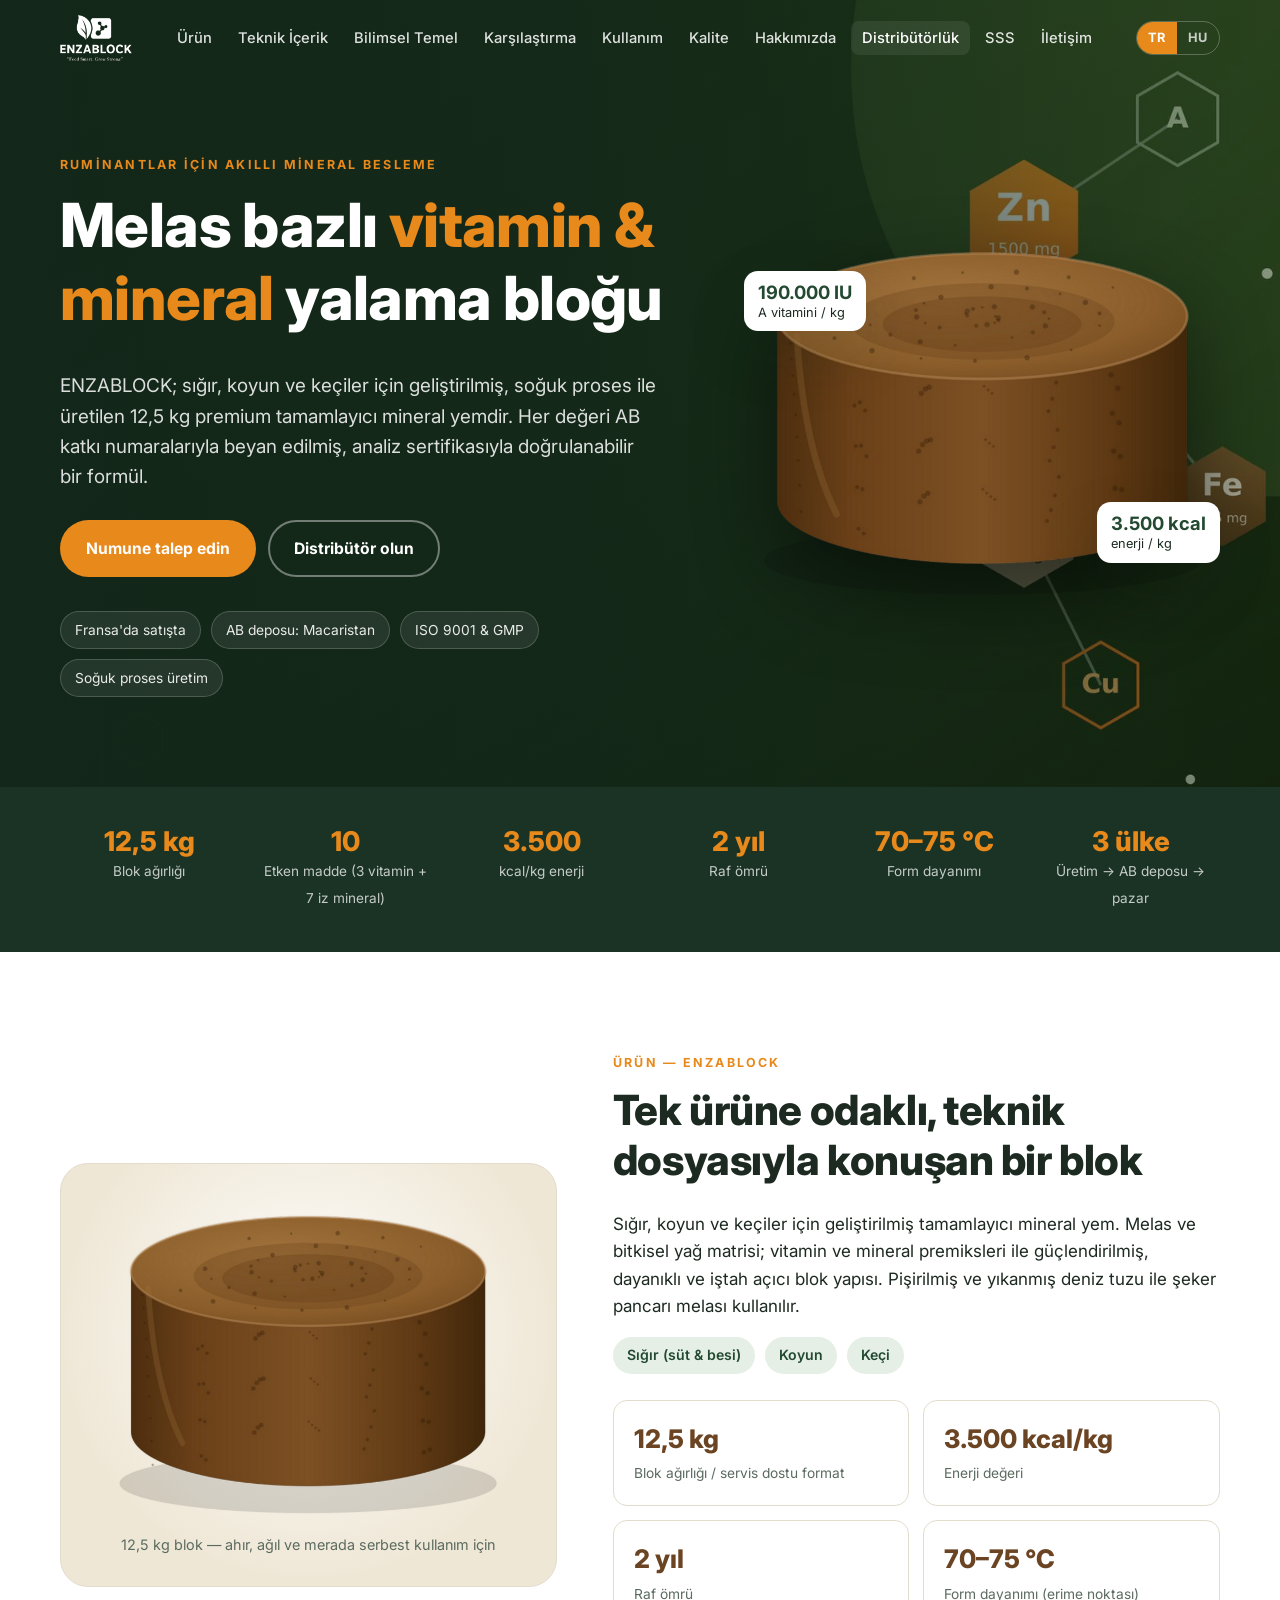
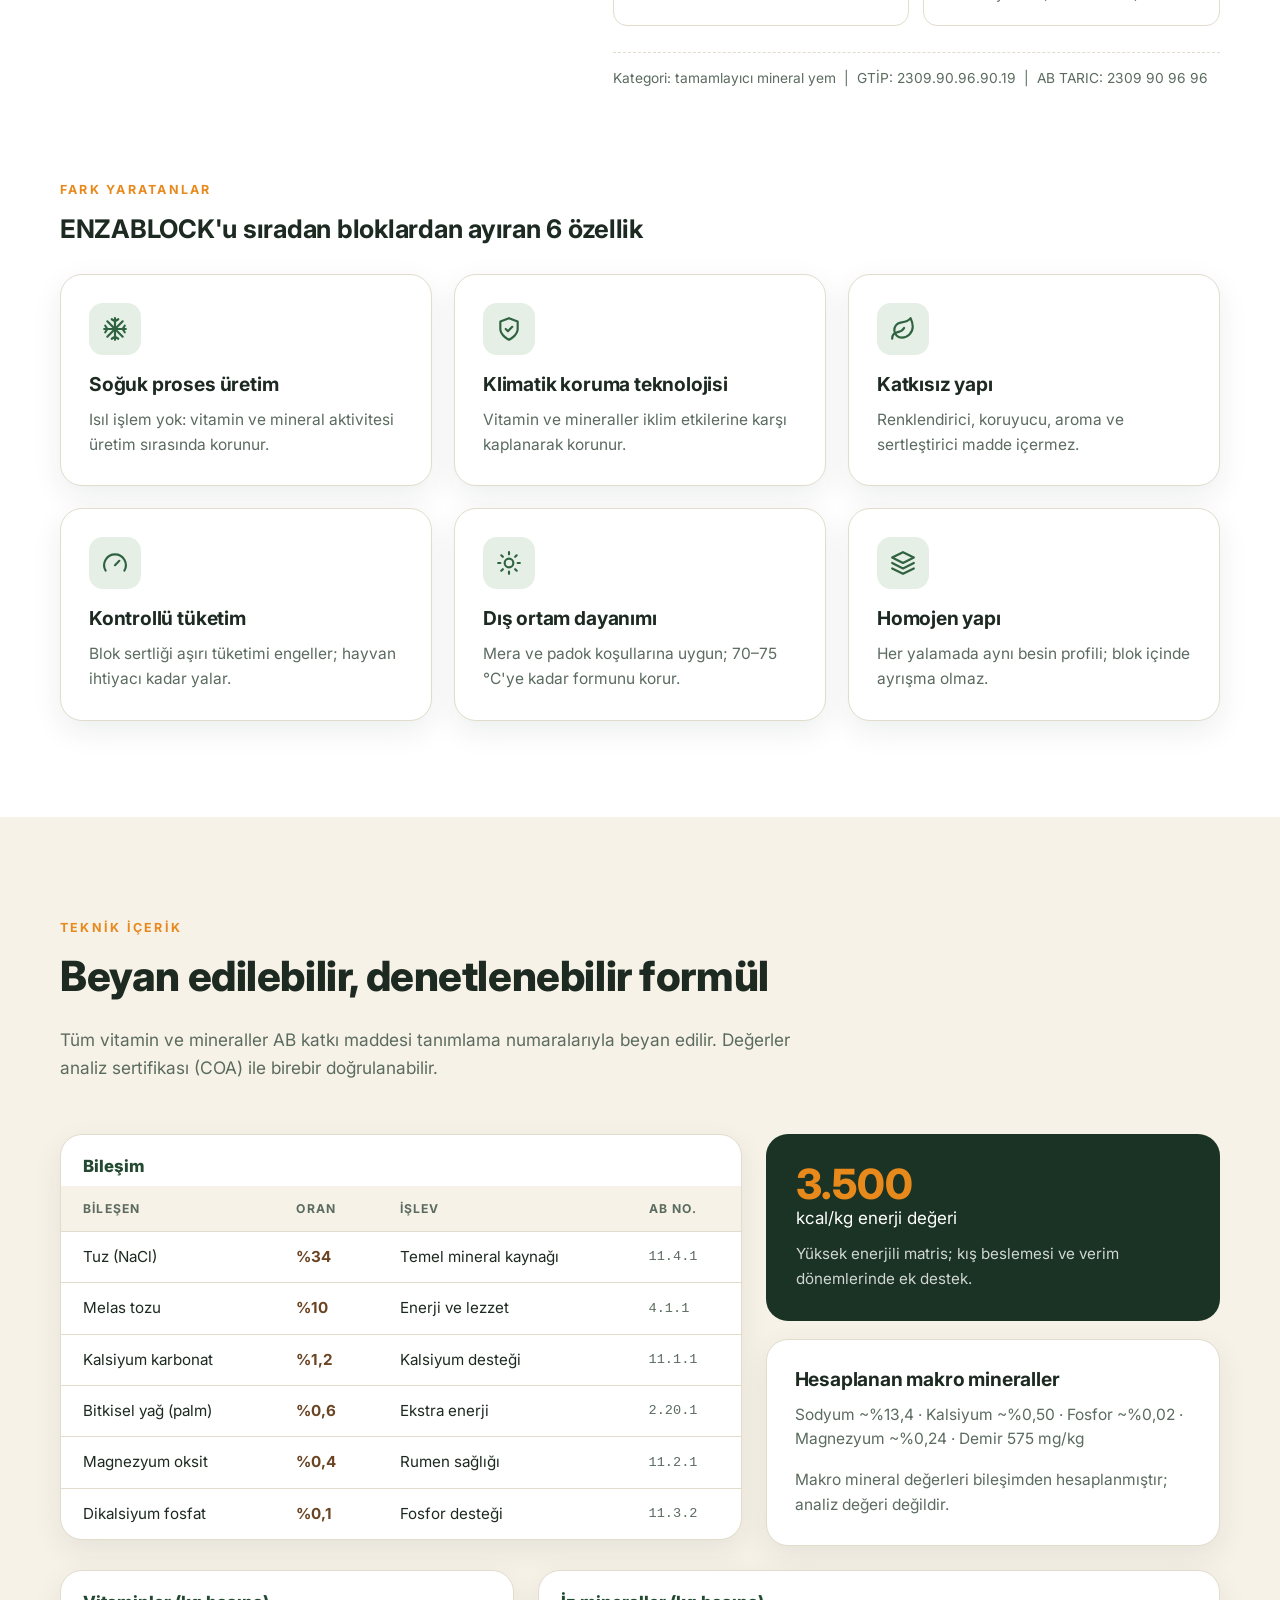
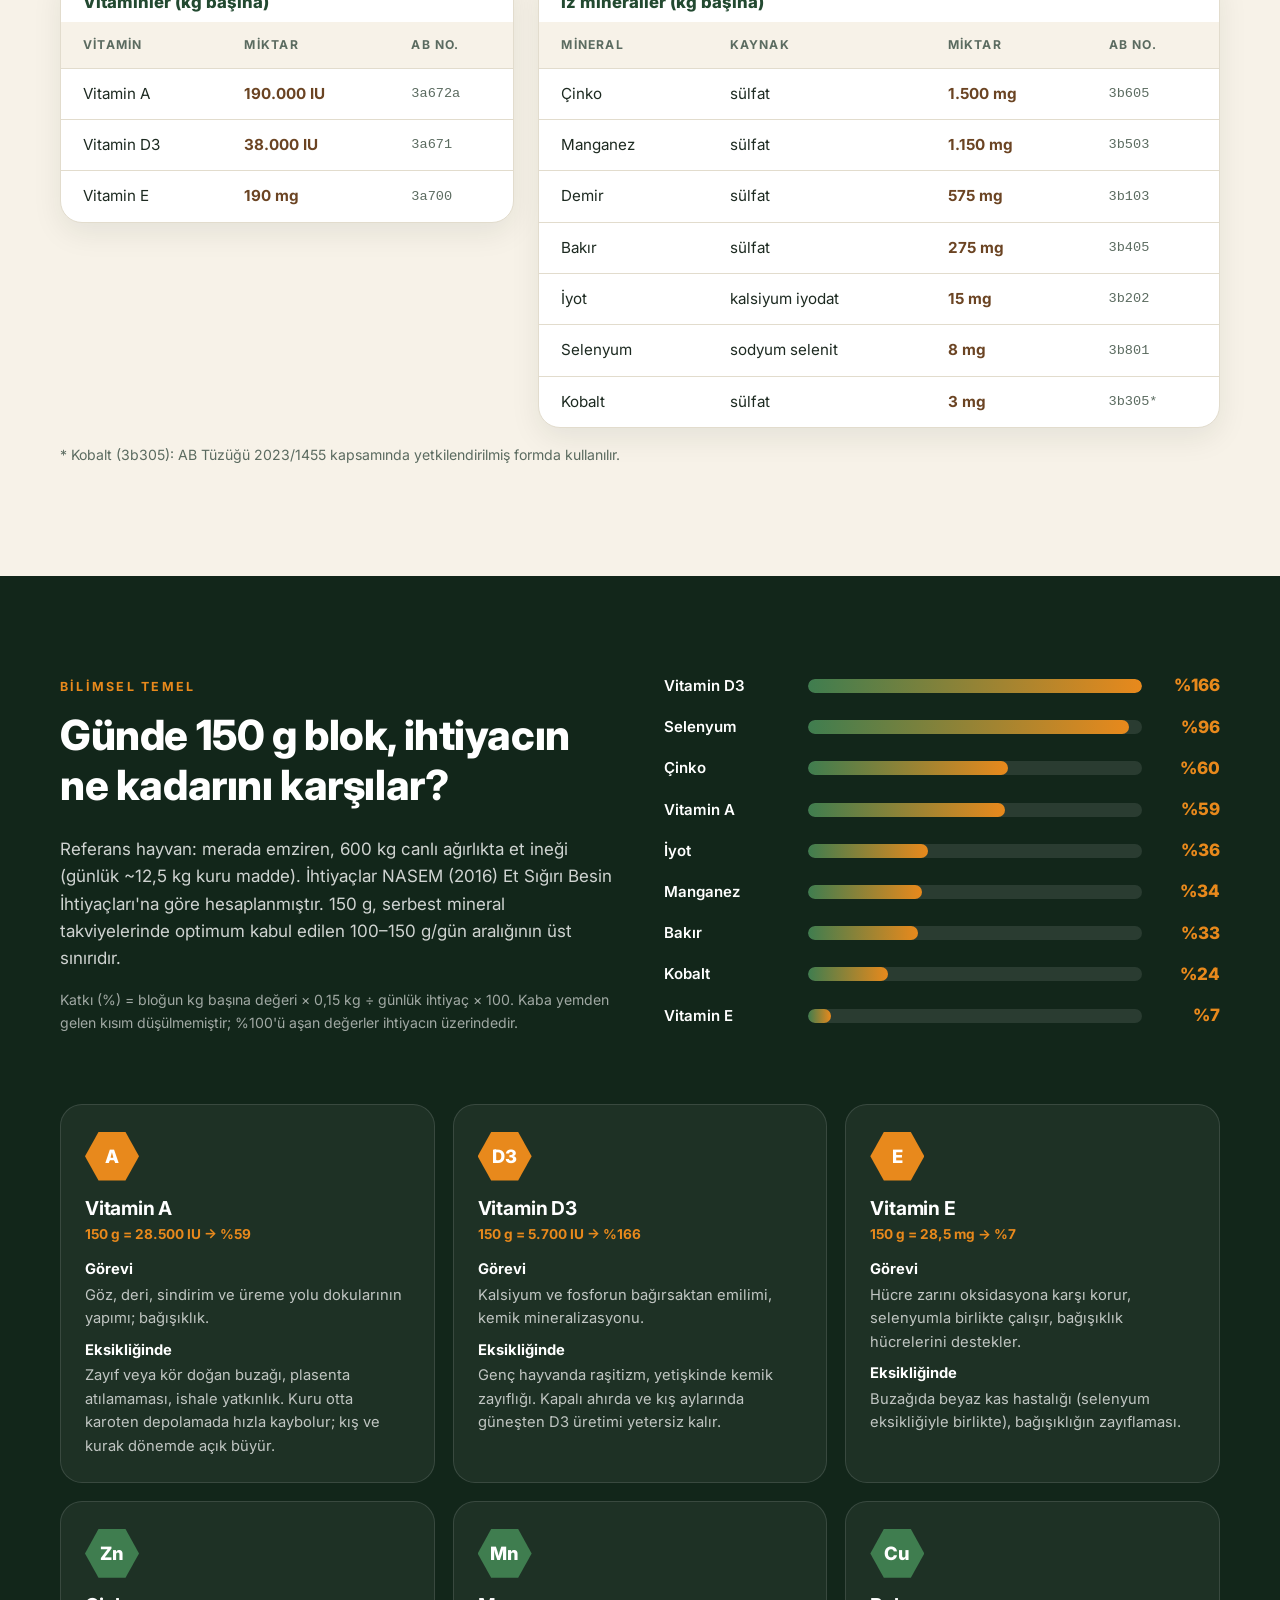
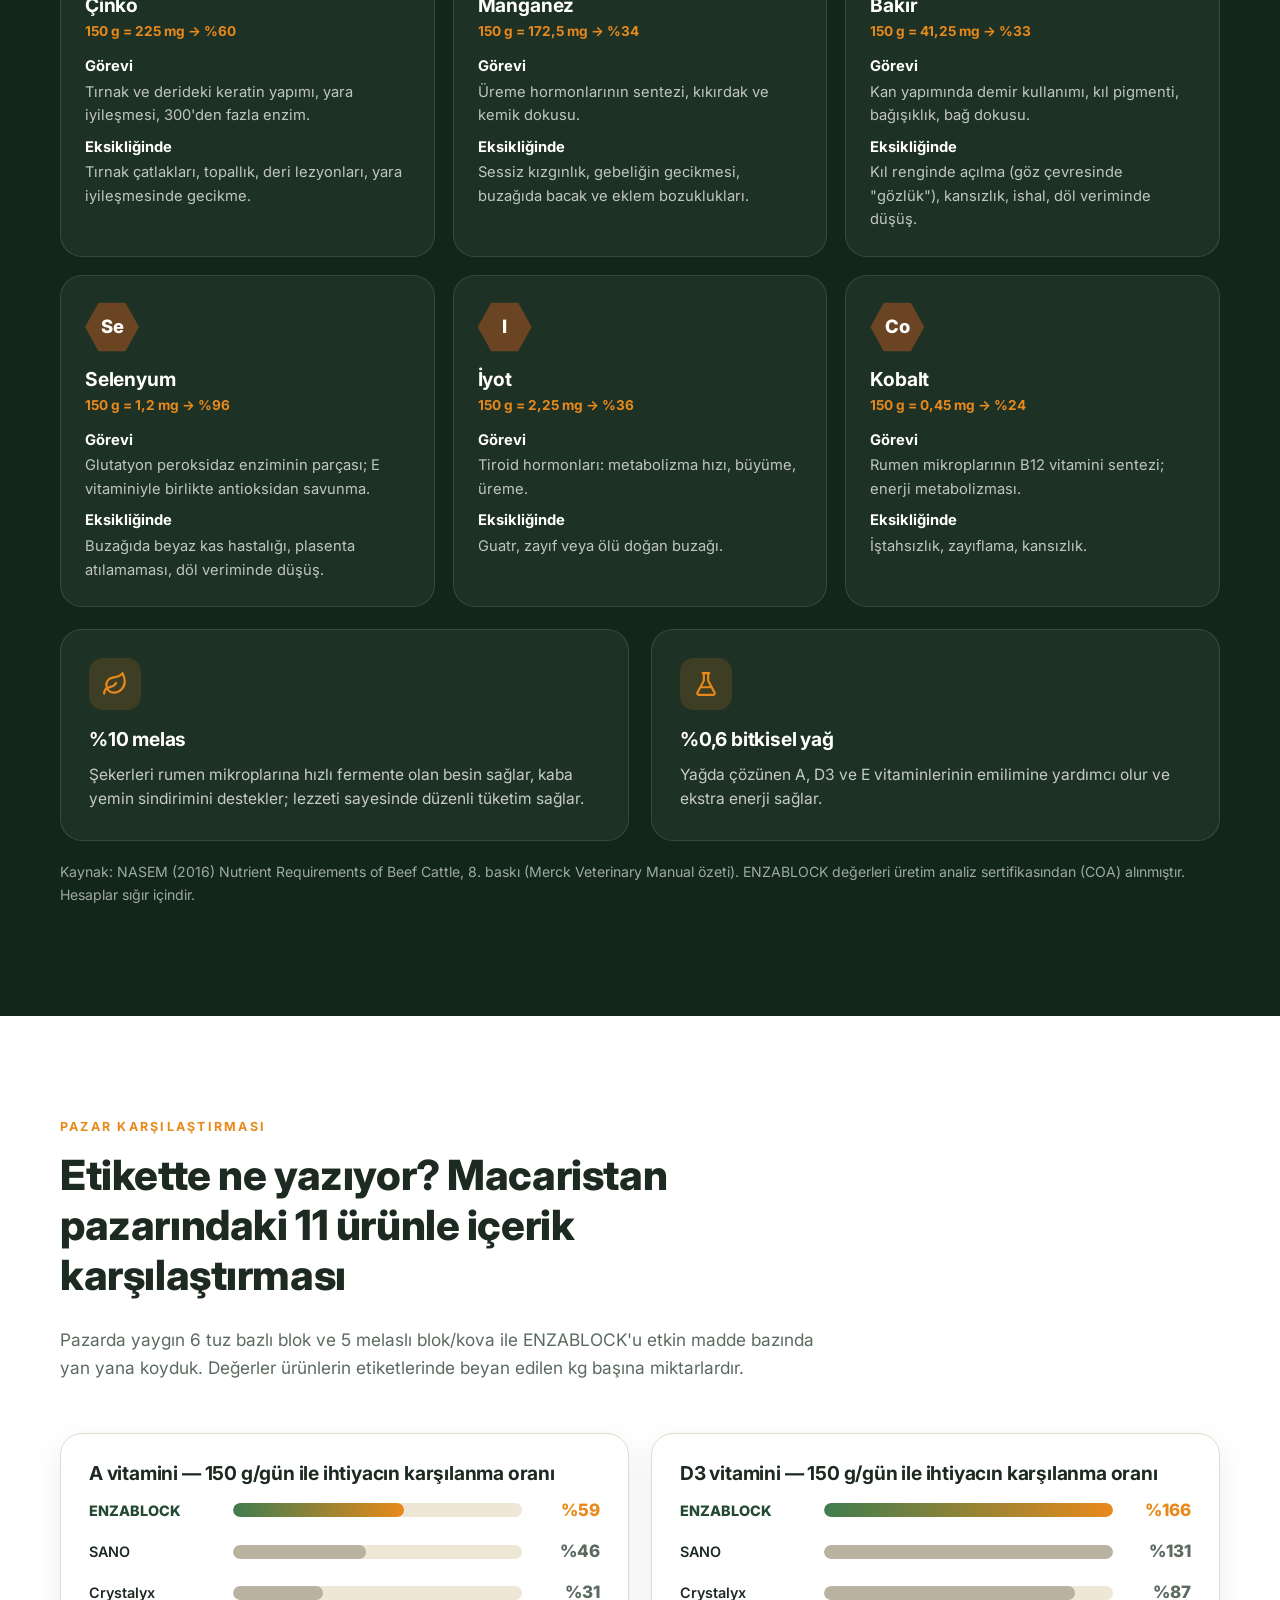
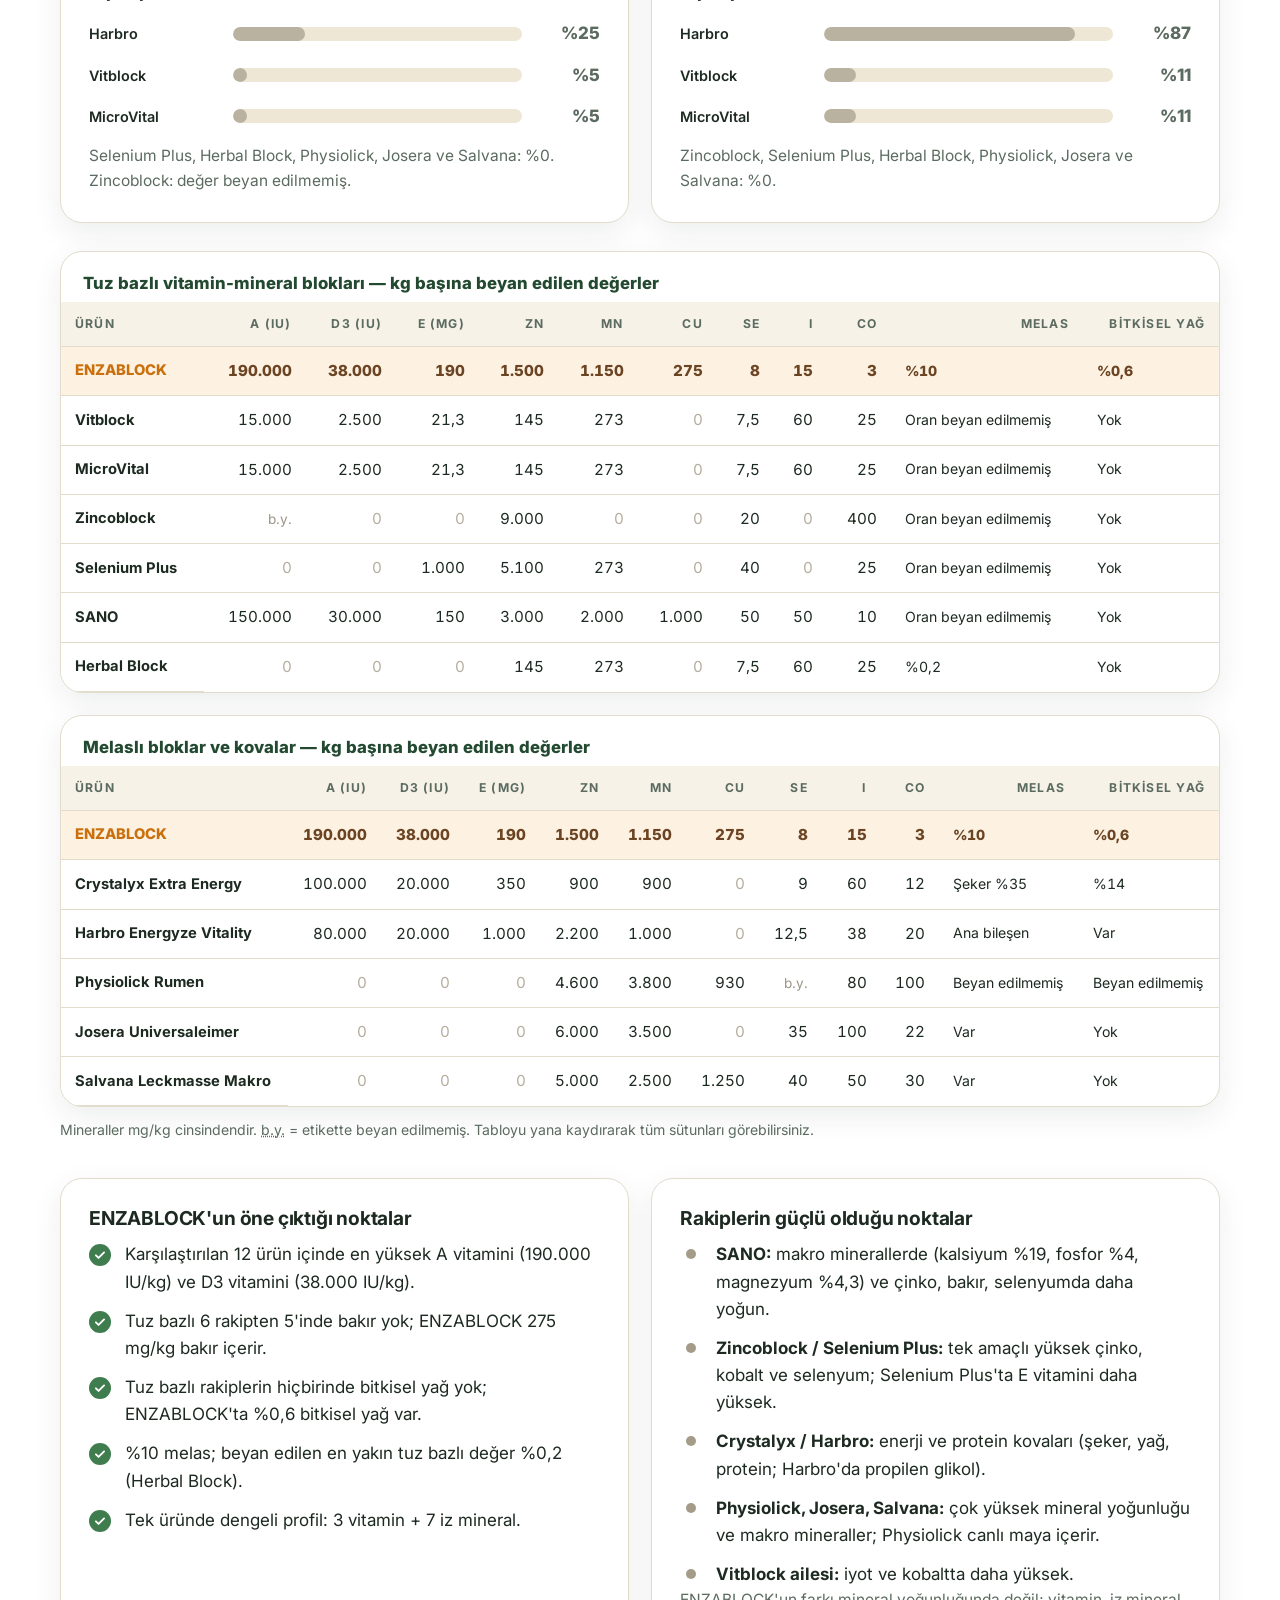
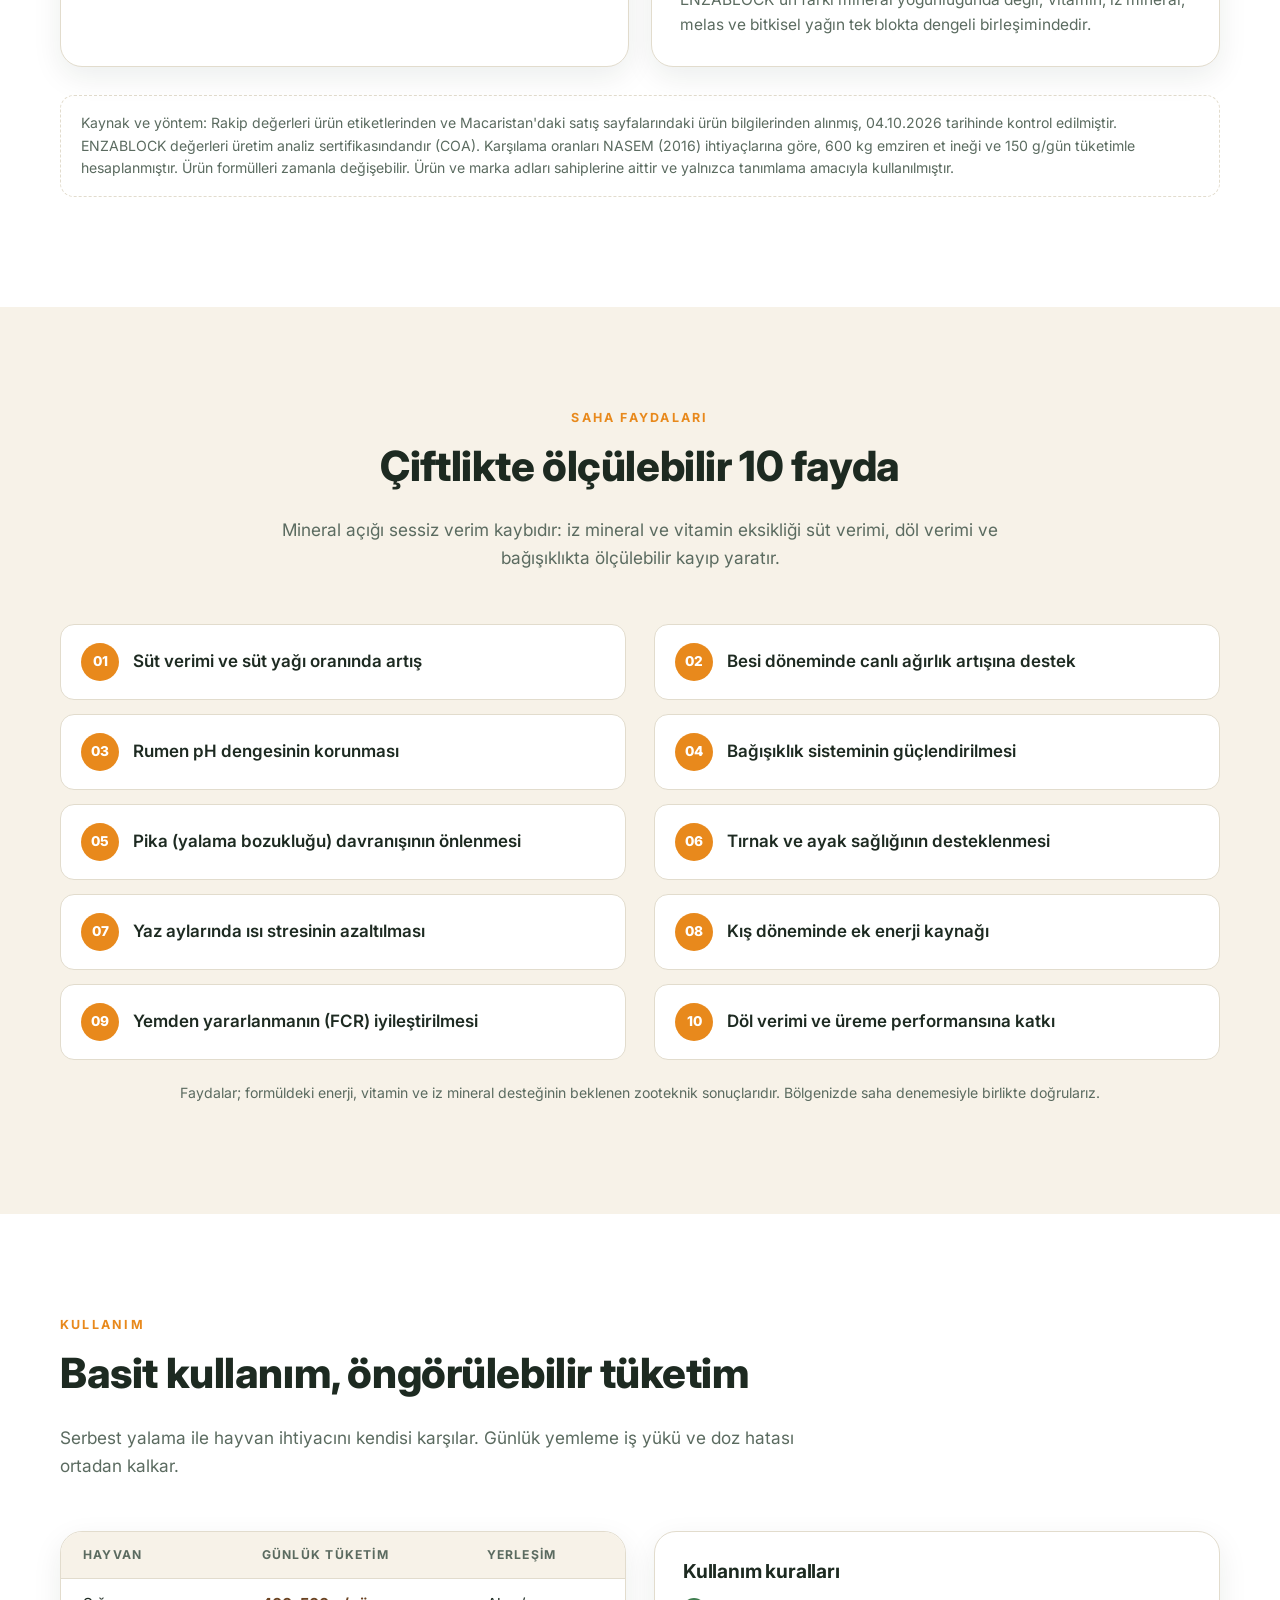
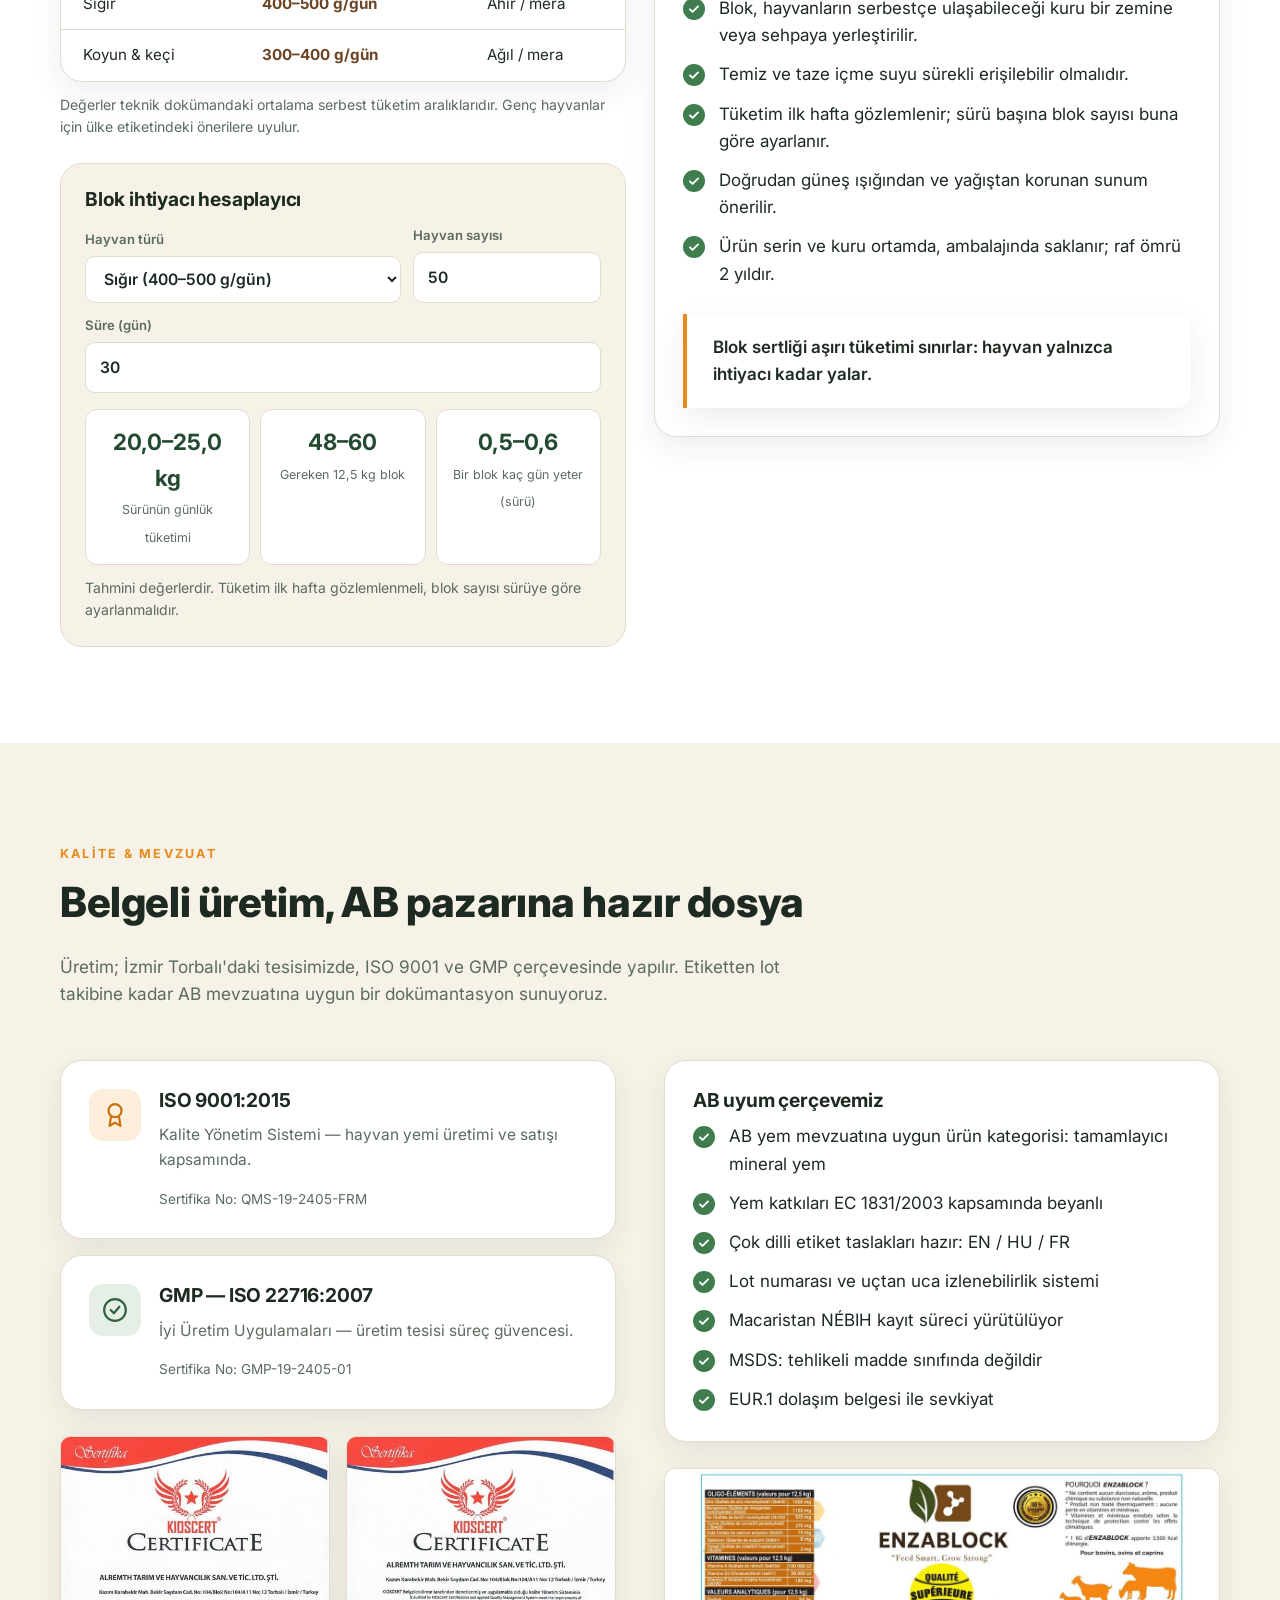
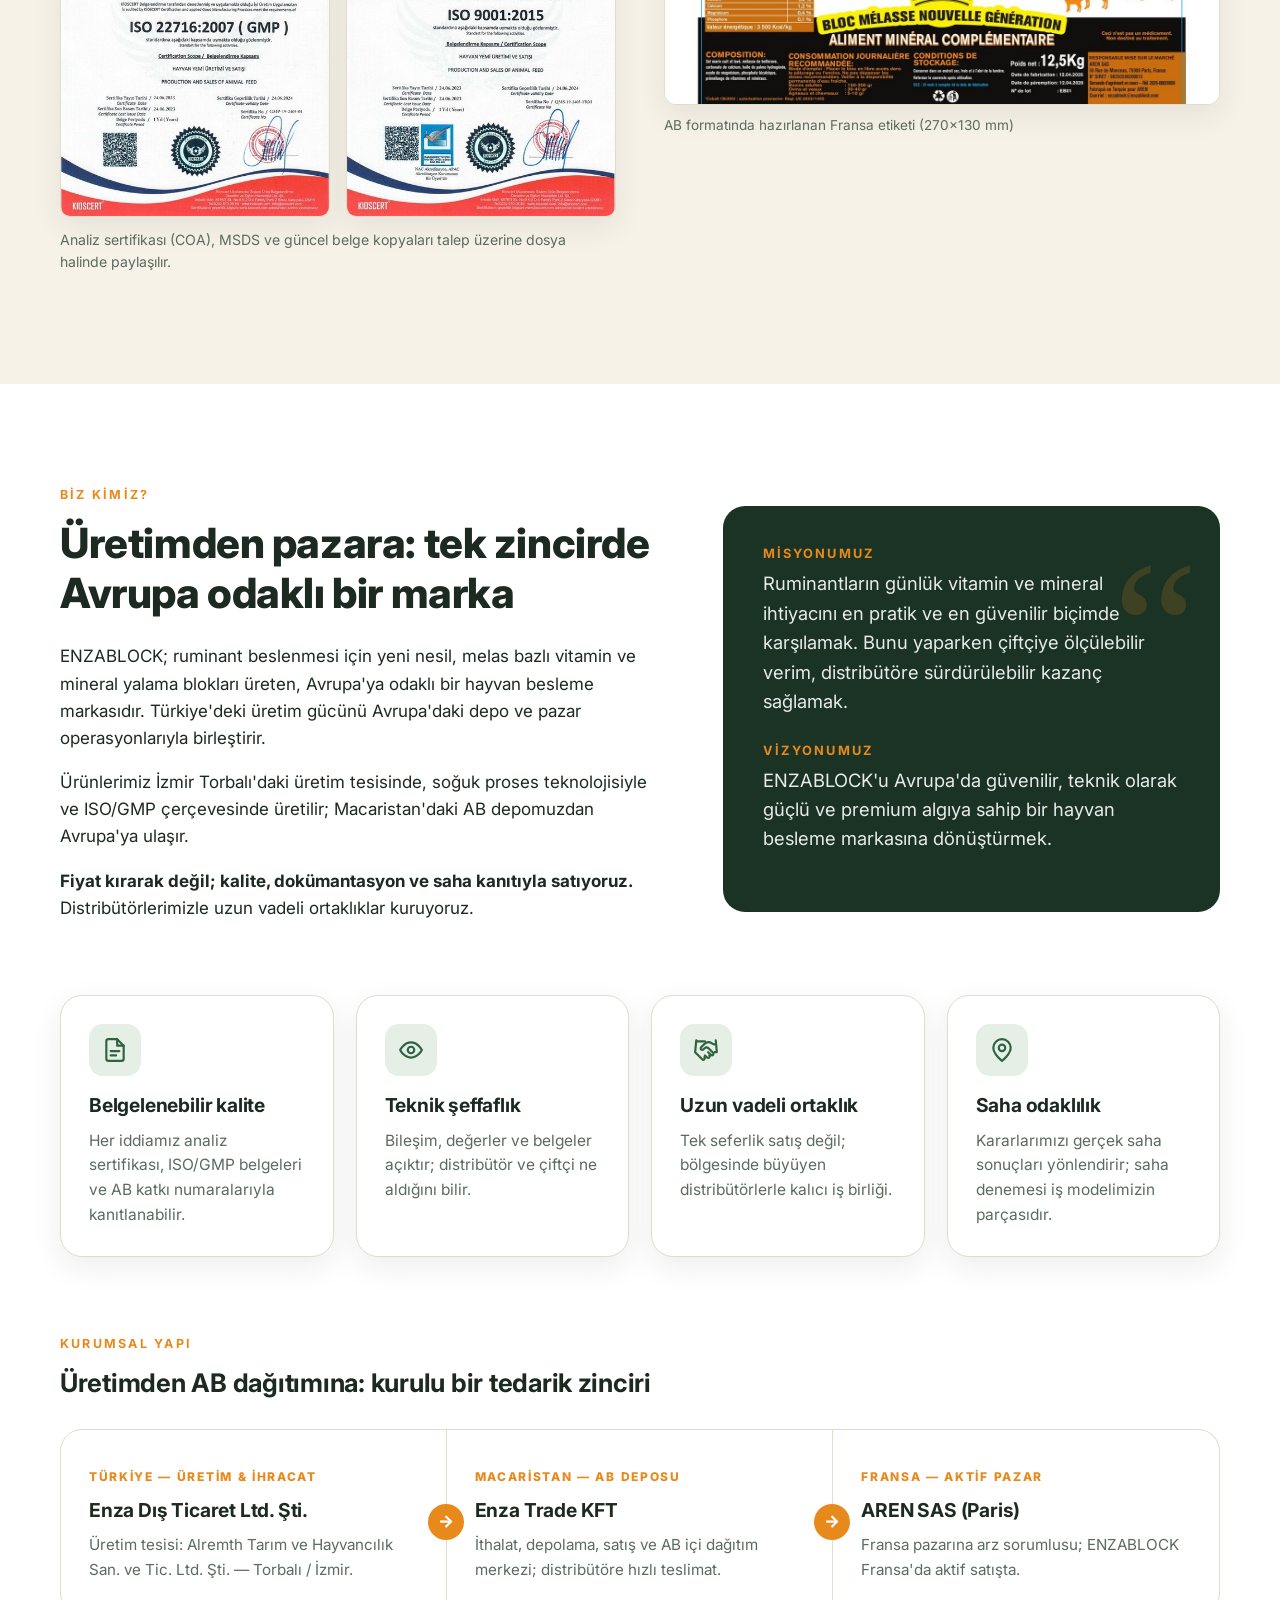
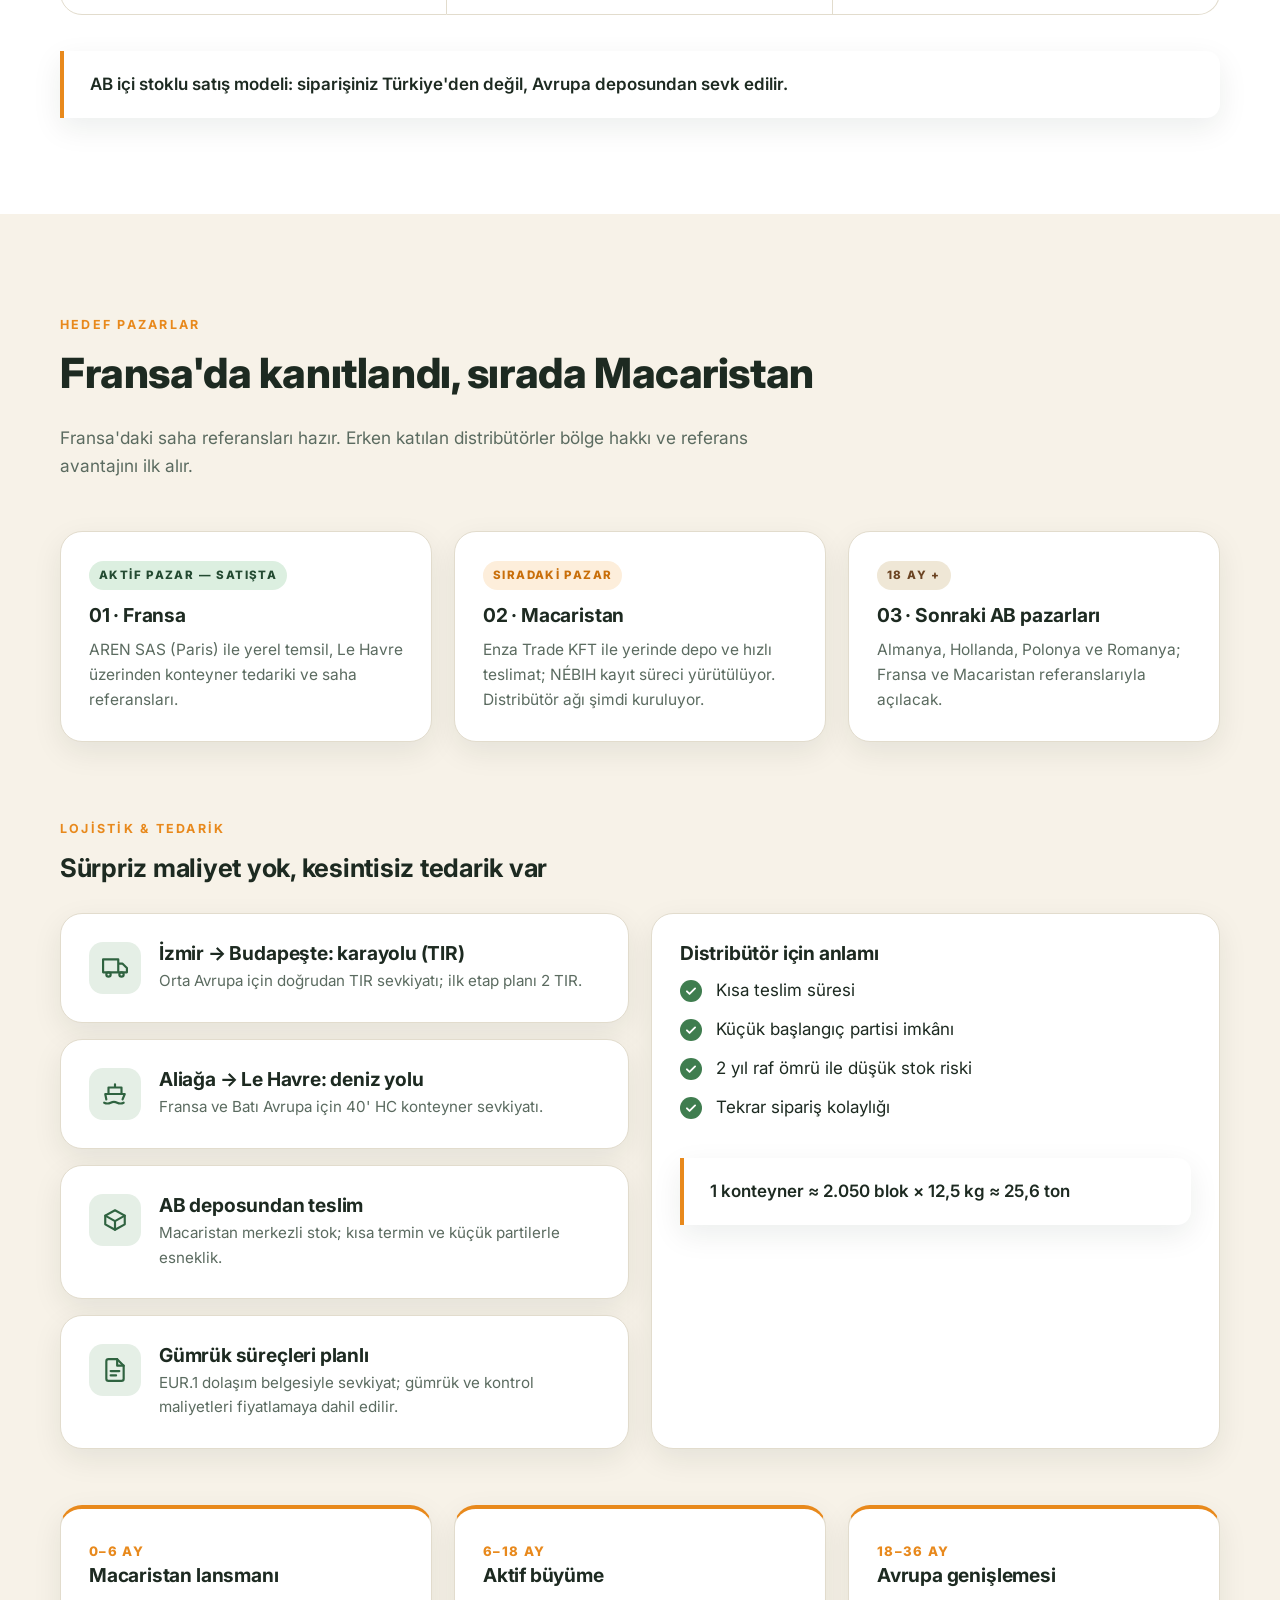
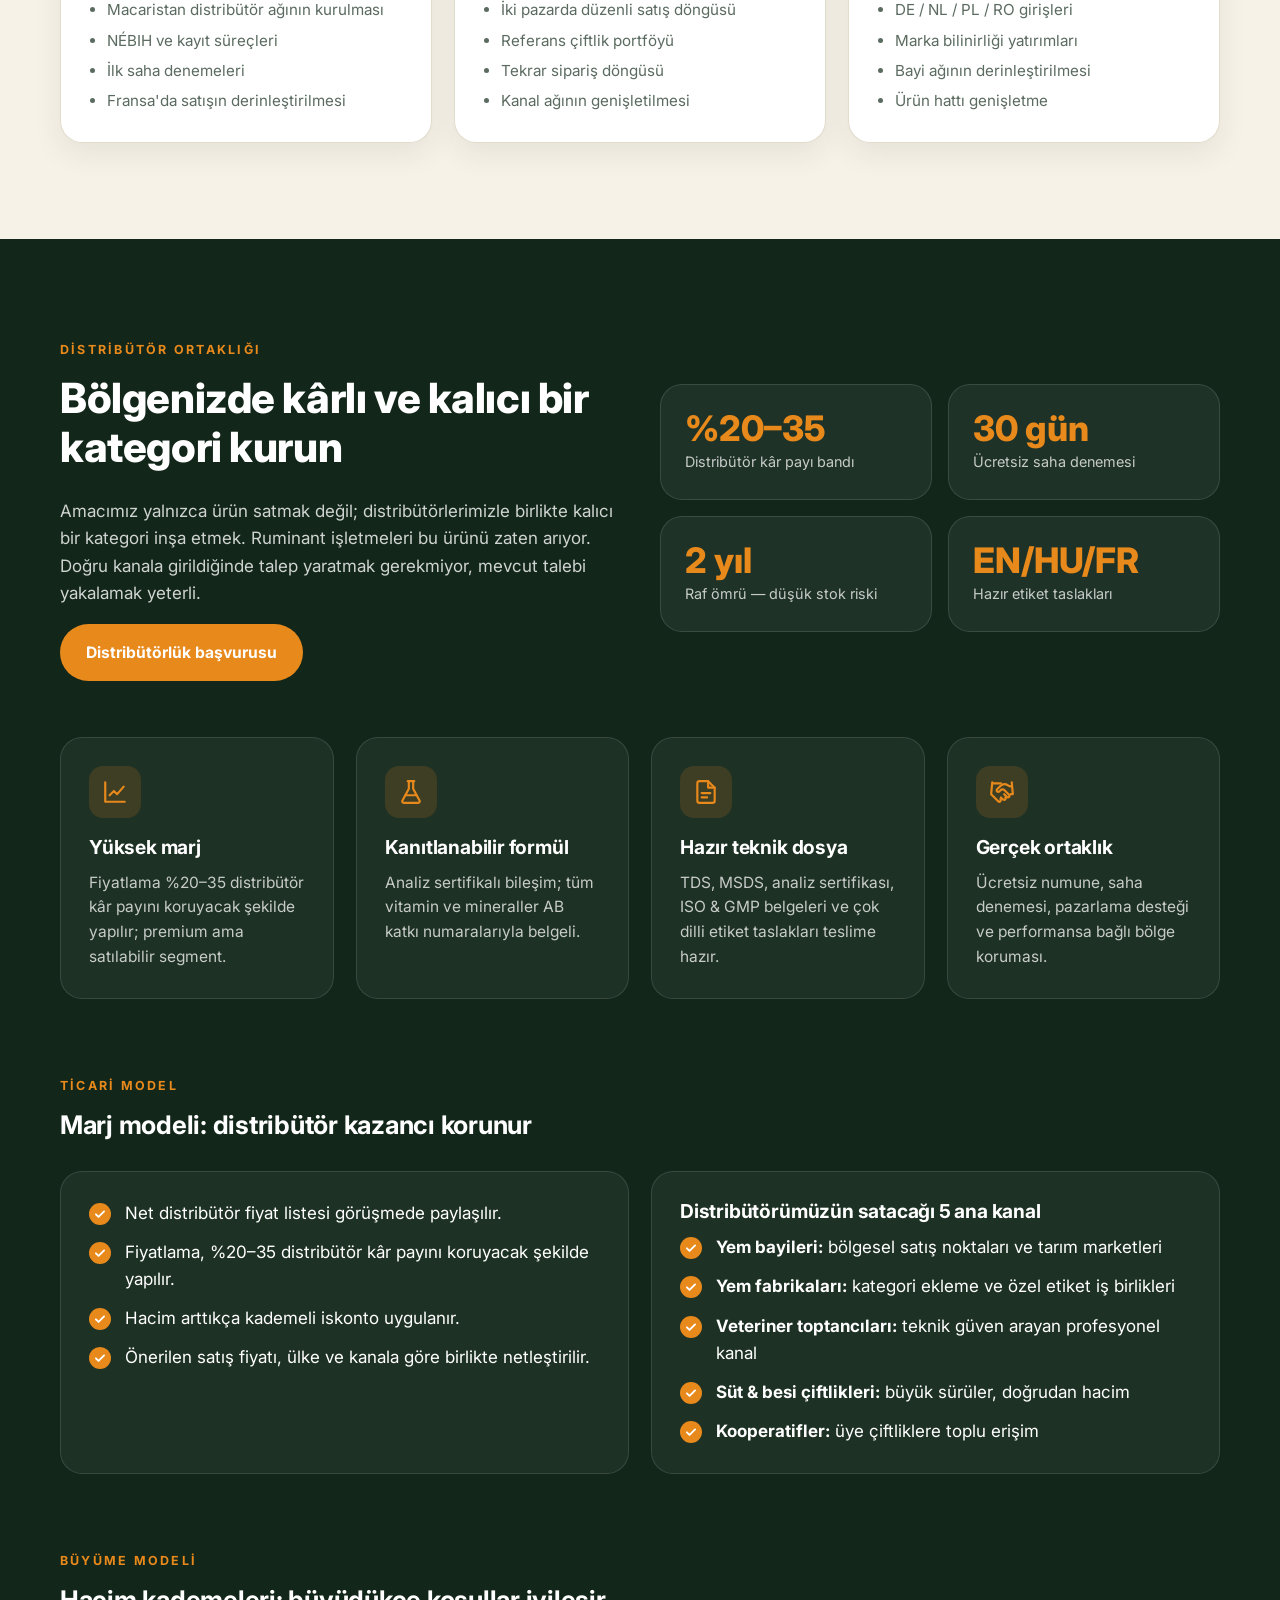
==== commit f6e790ce: "Add market comparison section (TR/HU) Ingredient comparison with 11 products on the Hungarian market" ====
--- a/index.html
+++ b/index.html
@@ -93,6 +93,7 @@
       <li><a href="#urun">Ürün</a></li>
       <li><a href="#teknik">Teknik İçerik</a></li>
       <li><a href="#bilim">Bilimsel Temel</a></li>
+      <li><a href="#karsilastirma">Karşılaştırma</a></li>
       <li><a href="#kullanim">Kullanım</a></li>
       <li><a href="#kalite">Kalite</a></li>
       <li><a href="#hakkimizda">Hakkımızda</a></li>
@@ -340,6 +341,103 @@
       <article class="card reveal"><div class="icon"><svg><use href="#i-flask"/></svg></div><h3>%0,6 bitkisel yağ</h3><p>Yağda çözünen A, D3 ve E vitaminlerinin emilimine yardımcı olur ve ekstra enerji sağlar.</p></article>
     </div>
     <p class="note" style="margin-top:20px">Kaynak: NASEM (2016) Nutrient Requirements of Beef Cattle, 8. baskı (Merck Veterinary Manual özeti). ENZABLOCK değerleri üretim analiz sertifikasından (COA) alınmıştır. Hesaplar sığır içindir.</p>
+  </div>
+</section>
+
+<!-- COMPARISON -->
+<section id="karsilastirma">
+  <div class="container">
+    <div class="section-head reveal">
+      <span class="eyebrow">Pazar karşılaştırması</span>
+      <h2>Etikette ne yazıyor? Macaristan pazarındaki 11 ürünle içerik karşılaştırması</h2>
+      <p>Pazarda yaygın 6 tuz bazlı blok ve 5 melaslı blok/kova ile ENZABLOCK'u etkin madde bazında yan yana koyduk. Değerler ürünlerin etiketlerinde beyan edilen kg başına miktarlardır.</p>
+    </div>
+
+    <div class="cmp-charts">
+      <div class="card reveal">
+        <h3>A vitamini — 150 g/gün ile ihtiyacın karşılanma oranı</h3>
+        <div class="coverage">
+          <div class="bar-row us"><span class="lbl">ENZABLOCK</span><span class="bar"><i data-w="59"></i></span><span class="pct">%59</span></div>
+          <div class="bar-row"><span class="lbl">SANO</span><span class="bar"><i data-w="46"></i></span><span class="pct">%46</span></div>
+          <div class="bar-row"><span class="lbl">Crystalyx</span><span class="bar"><i data-w="31"></i></span><span class="pct">%31</span></div>
+          <div class="bar-row"><span class="lbl">Harbro</span><span class="bar"><i data-w="25"></i></span><span class="pct">%25</span></div>
+          <div class="bar-row"><span class="lbl">Vitblock</span><span class="bar"><i data-w="5"></i></span><span class="pct">%5</span></div>
+          <div class="bar-row"><span class="lbl">MicroVital</span><span class="bar"><i data-w="5"></i></span><span class="pct">%5</span></div>
+        </div>
+        <p class="note">Selenium Plus, Herbal Block, Physiolick, Josera ve Salvana: %0. Zincoblock: değer beyan edilmemiş.</p>
+      </div>
+      <div class="card reveal">
+        <h3>D3 vitamini — 150 g/gün ile ihtiyacın karşılanma oranı</h3>
+        <div class="coverage">
+          <div class="bar-row us"><span class="lbl">ENZABLOCK</span><span class="bar"><i data-w="166"></i></span><span class="pct">%166</span></div>
+          <div class="bar-row"><span class="lbl">SANO</span><span class="bar"><i data-w="131"></i></span><span class="pct">%131</span></div>
+          <div class="bar-row"><span class="lbl">Crystalyx</span><span class="bar"><i data-w="87"></i></span><span class="pct">%87</span></div>
+          <div class="bar-row"><span class="lbl">Harbro</span><span class="bar"><i data-w="87"></i></span><span class="pct">%87</span></div>
+          <div class="bar-row"><span class="lbl">Vitblock</span><span class="bar"><i data-w="11"></i></span><span class="pct">%11</span></div>
+          <div class="bar-row"><span class="lbl">MicroVital</span><span class="bar"><i data-w="11"></i></span><span class="pct">%11</span></div>
+        </div>
+        <p class="note">Zincoblock, Selenium Plus, Herbal Block, Physiolick, Josera ve Salvana: %0.</p>
+      </div>
+    </div>
+
+    <div class="cmp-tables">
+      <div class="table-wrap cmp-wrap reveal">
+        <table class="cmp-table">
+          <caption>Tuz bazlı vitamin-mineral blokları — kg başına beyan edilen değerler</caption>
+          <thead><tr><th>Ürün</th><th>A (IU)</th><th>D3 (IU)</th><th>E (mg)</th><th>Zn</th><th>Mn</th><th>Cu</th><th>Se</th><th>I</th><th>Co</th><th>Melas</th><th>Bitkisel yağ</th></tr></thead>
+          <tbody>
+            <tr class="us"><th scope="row">ENZABLOCK</th><td>190.000</td><td>38.000</td><td>190</td><td>1.500</td><td>1.150</td><td>275</td><td>8</td><td>15</td><td>3</td><td>%10</td><td>%0,6</td></tr>
+            <tr><th scope="row">Vitblock</th><td>15.000</td><td>2.500</td><td>21,3</td><td>145</td><td>273</td><td><span class="zero">0</span></td><td>7,5</td><td>60</td><td>25</td><td>Oran beyan edilmemiş</td><td>Yok</td></tr>
+            <tr><th scope="row">MicroVital</th><td>15.000</td><td>2.500</td><td>21,3</td><td>145</td><td>273</td><td><span class="zero">0</span></td><td>7,5</td><td>60</td><td>25</td><td>Oran beyan edilmemiş</td><td>Yok</td></tr>
+            <tr><th scope="row">Zincoblock</th><td><abbr title="Beyan edilmemiş">b.y.</abbr></td><td><span class="zero">0</span></td><td><span class="zero">0</span></td><td>9.000</td><td><span class="zero">0</span></td><td><span class="zero">0</span></td><td>20</td><td><span class="zero">0</span></td><td>400</td><td>Oran beyan edilmemiş</td><td>Yok</td></tr>
+            <tr><th scope="row">Selenium Plus</th><td><span class="zero">0</span></td><td><span class="zero">0</span></td><td>1.000</td><td>5.100</td><td>273</td><td><span class="zero">0</span></td><td>40</td><td><span class="zero">0</span></td><td>25</td><td>Oran beyan edilmemiş</td><td>Yok</td></tr>
+            <tr><th scope="row">SANO</th><td>150.000</td><td>30.000</td><td>150</td><td>3.000</td><td>2.000</td><td>1.000</td><td>50</td><td>50</td><td>10</td><td>Oran beyan edilmemiş</td><td>Yok</td></tr>
+            <tr><th scope="row">Herbal Block</th><td><span class="zero">0</span></td><td><span class="zero">0</span></td><td><span class="zero">0</span></td><td>145</td><td>273</td><td><span class="zero">0</span></td><td>7,5</td><td>60</td><td>25</td><td>%0,2</td><td>Yok</td></tr>
+          </tbody>
+        </table>
+      </div>
+      <div class="table-wrap cmp-wrap reveal">
+        <table class="cmp-table">
+          <caption>Melaslı bloklar ve kovalar — kg başına beyan edilen değerler</caption>
+          <thead><tr><th>Ürün</th><th>A (IU)</th><th>D3 (IU)</th><th>E (mg)</th><th>Zn</th><th>Mn</th><th>Cu</th><th>Se</th><th>I</th><th>Co</th><th>Melas</th><th>Bitkisel yağ</th></tr></thead>
+          <tbody>
+            <tr class="us"><th scope="row">ENZABLOCK</th><td>190.000</td><td>38.000</td><td>190</td><td>1.500</td><td>1.150</td><td>275</td><td>8</td><td>15</td><td>3</td><td>%10</td><td>%0,6</td></tr>
+            <tr><th scope="row">Crystalyx Extra Energy</th><td>100.000</td><td>20.000</td><td>350</td><td>900</td><td>900</td><td><span class="zero">0</span></td><td>9</td><td>60</td><td>12</td><td>Şeker %35</td><td>%14</td></tr>
+            <tr><th scope="row">Harbro Energyze Vitality</th><td>80.000</td><td>20.000</td><td>1.000</td><td>2.200</td><td>1.000</td><td><span class="zero">0</span></td><td>12,5</td><td>38</td><td>20</td><td>Ana bileşen</td><td>Var</td></tr>
+            <tr><th scope="row">Physiolick Rumen</th><td><span class="zero">0</span></td><td><span class="zero">0</span></td><td><span class="zero">0</span></td><td>4.600</td><td>3.800</td><td>930</td><td><abbr title="Beyan edilmemiş">b.y.</abbr></td><td>80</td><td>100</td><td>Beyan edilmemiş</td><td>Beyan edilmemiş</td></tr>
+            <tr><th scope="row">Josera Universaleimer</th><td><span class="zero">0</span></td><td><span class="zero">0</span></td><td><span class="zero">0</span></td><td>6.000</td><td>3.500</td><td><span class="zero">0</span></td><td>35</td><td>100</td><td>22</td><td>Var</td><td>Yok</td></tr>
+            <tr><th scope="row">Salvana Leckmasse Makro</th><td><span class="zero">0</span></td><td><span class="zero">0</span></td><td><span class="zero">0</span></td><td>5.000</td><td>2.500</td><td>1.250</td><td>40</td><td>50</td><td>30</td><td>Var</td><td>Yok</td></tr>
+          </tbody>
+        </table>
+      </div>
+    </div>
+    <p class="note" style="margin-top:12px">Mineraller mg/kg cinsindendir. <abbr title="Beyan edilmemiş">b.y.</abbr> = etikette beyan edilmemiş. Tabloyu yana kaydırarak tüm sütunları görebilirsiniz.</p>
+
+    <div class="grid grid-2" style="margin-top:36px">
+      <div class="card reveal">
+        <h3>ENZABLOCK'un öne çıktığı noktalar</h3>
+        <ul class="check-list">
+          <li>Karşılaştırılan 12 ürün içinde en yüksek A vitamini (190.000 IU/kg) ve D3 vitamini (38.000 IU/kg).</li>
+          <li>Tuz bazlı 6 rakipten 5'inde bakır yok; ENZABLOCK 275 mg/kg bakır içerir.</li>
+          <li>Tuz bazlı rakiplerin hiçbirinde bitkisel yağ yok; ENZABLOCK'ta %0,6 bitkisel yağ var.</li>
+          <li>%10 melas; beyan edilen en yakın tuz bazlı değer %0,2 (Herbal Block).</li>
+          <li>Tek üründe dengeli profil: 3 vitamin + 7 iz mineral.</li>
+        </ul>
+      </div>
+      <div class="card reveal">
+        <h3>Rakiplerin güçlü olduğu noktalar</h3>
+        <ul class="check-list neutral">
+          <li><strong>SANO:</strong> makro minerallerde (kalsiyum %19, fosfor %4, magnezyum %4,3) ve çinko, bakır, selenyumda daha yoğun.</li>
+          <li><strong>Zincoblock / Selenium Plus:</strong> tek amaçlı yüksek çinko, kobalt ve selenyum; Selenium Plus'ta E vitamini daha yüksek.</li>
+          <li><strong>Crystalyx / Harbro:</strong> enerji ve protein kovaları (şeker, yağ, protein; Harbro'da propilen glikol).</li>
+          <li><strong>Physiolick, Josera, Salvana:</strong> çok yüksek mineral yoğunluğu ve makro mineraller; Physiolick canlı maya içerir.</li>
+          <li><strong>Vitblock ailesi:</strong> iyot ve kobaltta daha yüksek.</li>
+        </ul>
+        <p class="note">ENZABLOCK'un farkı mineral yoğunluğunda değil; vitamin, iz mineral, melas ve bitkisel yağın tek blokta dengeli birleşimindedir.</p>
+      </div>
+    </div>
+
+    <p class="note cmp-source">Kaynak ve yöntem: Rakip değerleri ürün etiketlerinden ve Macaristan'daki satış sayfalarındaki ürün bilgilerinden alınmış, 04.10.2026 tarihinde kontrol edilmiştir. ENZABLOCK değerleri üretim analiz sertifikasındandır (COA). Karşılama oranları NASEM (2016) ihtiyaçlarına göre, 600 kg emziren et ineği ve 150 g/gün tüketimle hesaplanmıştır. Ürün formülleri zamanla değişebilir. Ürün ve marka adları sahiplerine aittir ve yalnızca tanımlama amacıyla kullanılmıştır.</p>
   </div>
 </section>
 
@@ -758,6 +856,7 @@
           <li><a href="#urun">ENZABLOCK 12,5 kg</a></li>
           <li><a href="#teknik">Teknik içerik</a></li>
           <li><a href="#bilim">Bilimsel temel</a></li>
+          <li><a href="#karsilastirma">Pazar karşılaştırması</a></li>
           <li><a href="#kullanim">Kullanım</a></li>
         </ul>
       </div>
--- a/assets/css/style.css
+++ b/assets/css/style.css
@@ -463,3 +463,29 @@
 /* ---------- Small refinements ---------- */
 .section-dark .trial-day p { color: rgba(255,255,255,.72); }
 .calc-row label:first-child { flex: 2 1 220px; }
+
+/* ---------- Market comparison ---------- */
+.cmp-charts { display: grid; grid-template-columns: 1fr 1fr; gap: 22px; margin-bottom: 28px; }
+.cmp-charts > * { min-width: 0; }
+.cmp-charts .bar { background: var(--cream-2); }
+.cmp-charts .bar-row .lbl { font-size: .9rem; }
+.cmp-charts .bar-row.us .lbl { color: var(--green-700); font-weight: 800; }
+.cmp-charts .bar-row:not(.us) .bar i { background: #b9b2a1; }
+.cmp-charts .bar-row:not(.us) .pct { color: var(--muted); }
+.cmp-charts .coverage { margin-bottom: 14px; }
+.cmp-tables { display: grid; gap: 22px; }
+.cmp-table th, .cmp-table td { padding: 12px 14px; text-align: right; font-variant-numeric: tabular-nums; }
+.cmp-table thead th:first-child, .cmp-table tbody th { text-align: left; }
+.cmp-table tbody th {
+  position: sticky; left: 0; z-index: 1; background: #fff; font-weight: 700; font-size: .92rem;
+  text-transform: none; letter-spacing: 0; color: var(--ink); box-shadow: 1px 0 0 var(--line);
+}
+.cmp-table thead th:first-child { position: sticky; left: 0; z-index: 2; }
+.cmp-table td:nth-last-child(-n+2) { text-align: left; white-space: normal; min-width: 120px; font-size: .88rem; }
+.cmp-table tr.us td, .cmp-table tr.us th { background: #fdf1e1; color: var(--brown); font-weight: 800; }
+.cmp-table tr.us th { color: var(--orange-dark); }
+.cmp-table .zero { color: #b5ae9e; }
+.cmp-table abbr { text-decoration: none; color: #9c9584; font-size: .85rem; cursor: help; }
+.check-list.neutral li::before { background-color: #a49c89; background-image: none; width: 10px; height: 10px; top: 8px; left: 6px; }
+.cmp-source { margin-top: 28px; padding: 16px 20px; border: 1px dashed var(--line); border-radius: var(--radius); }
+@media (max-width: 900px) { .cmp-charts { grid-template-columns: 1fr; } }
